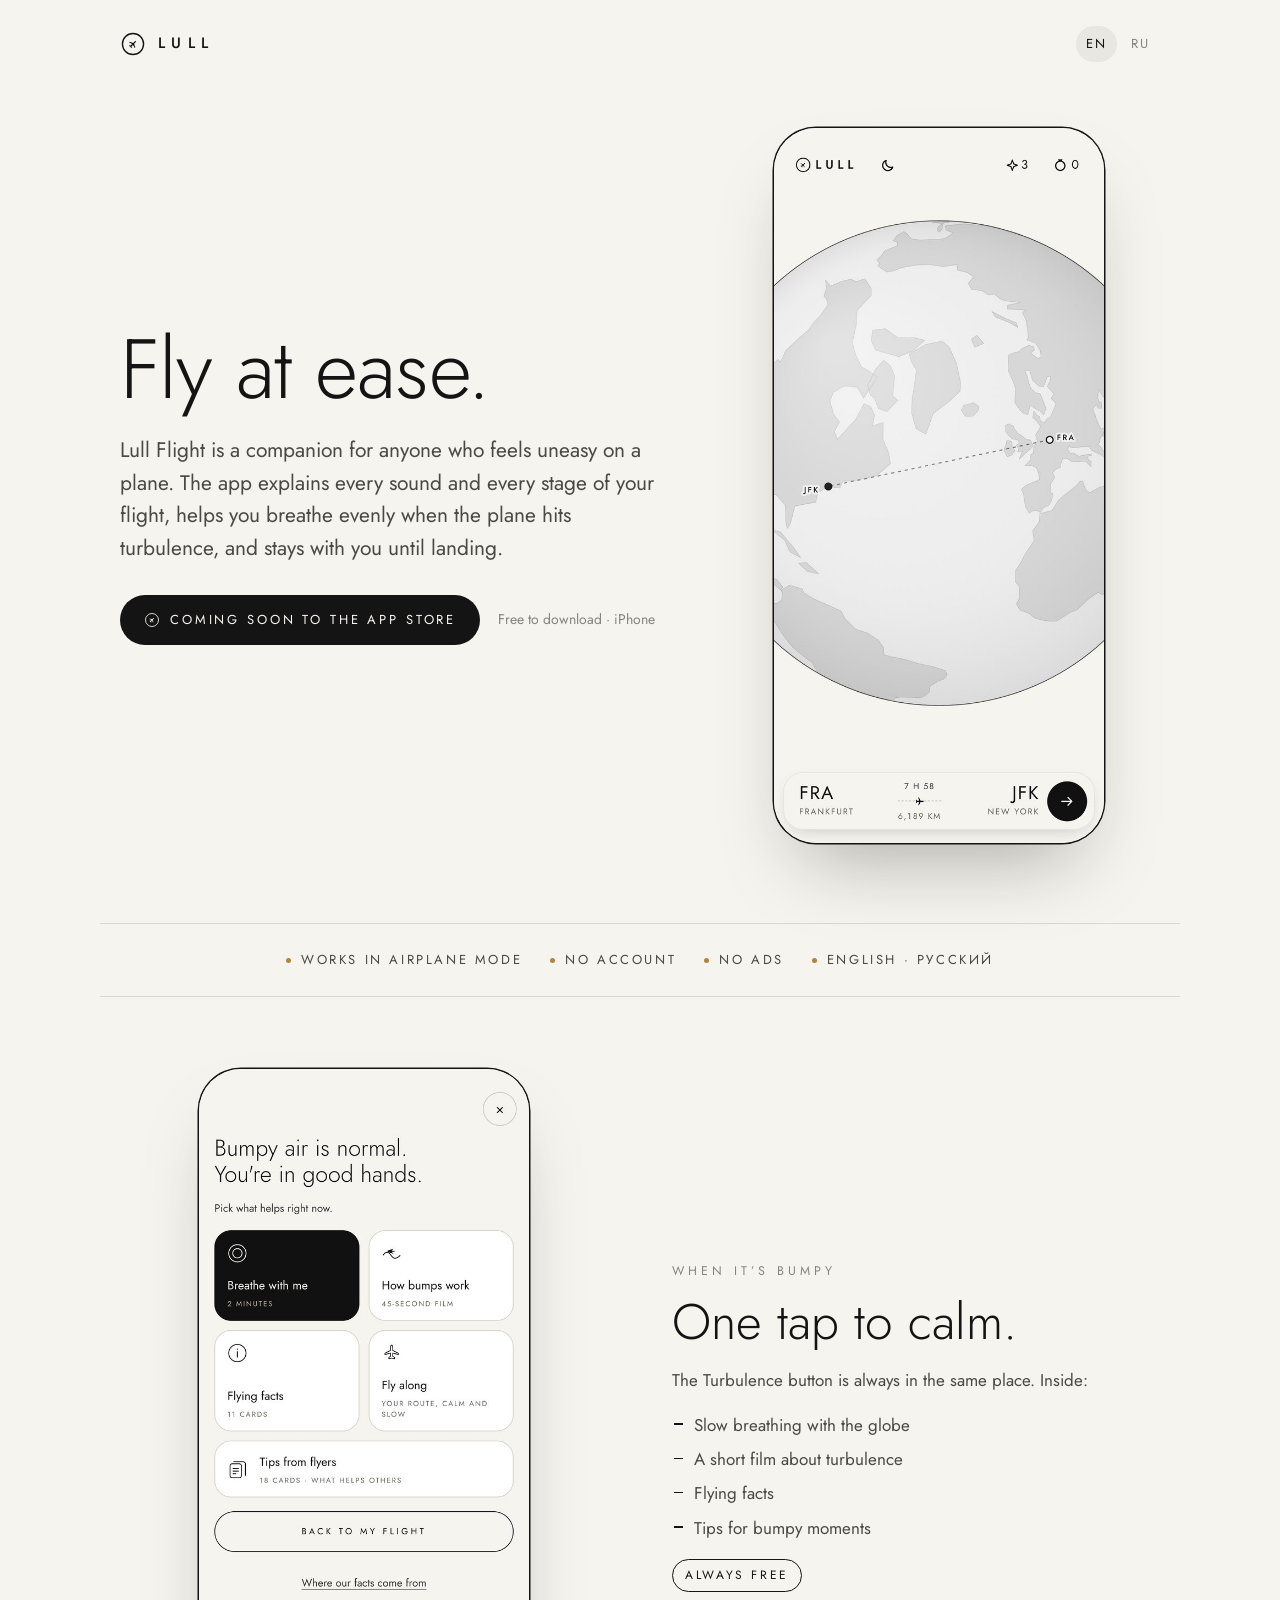
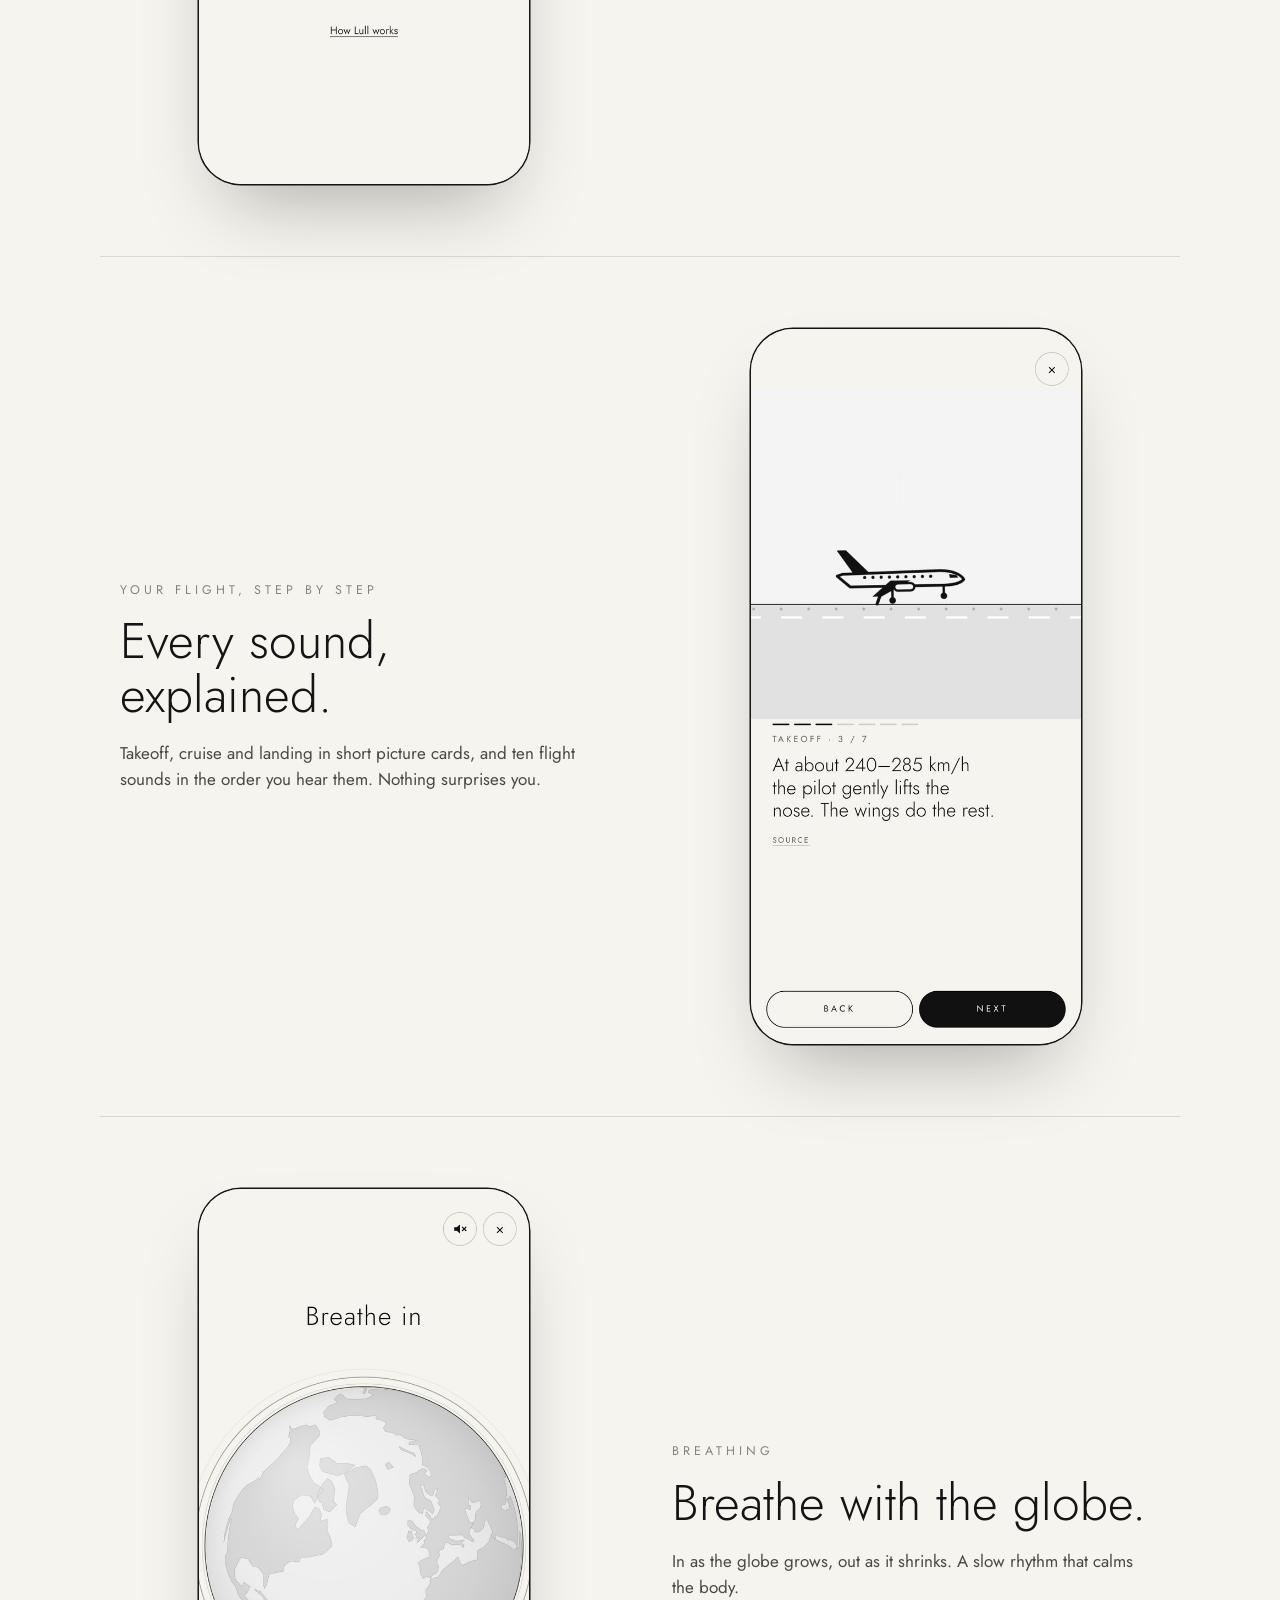
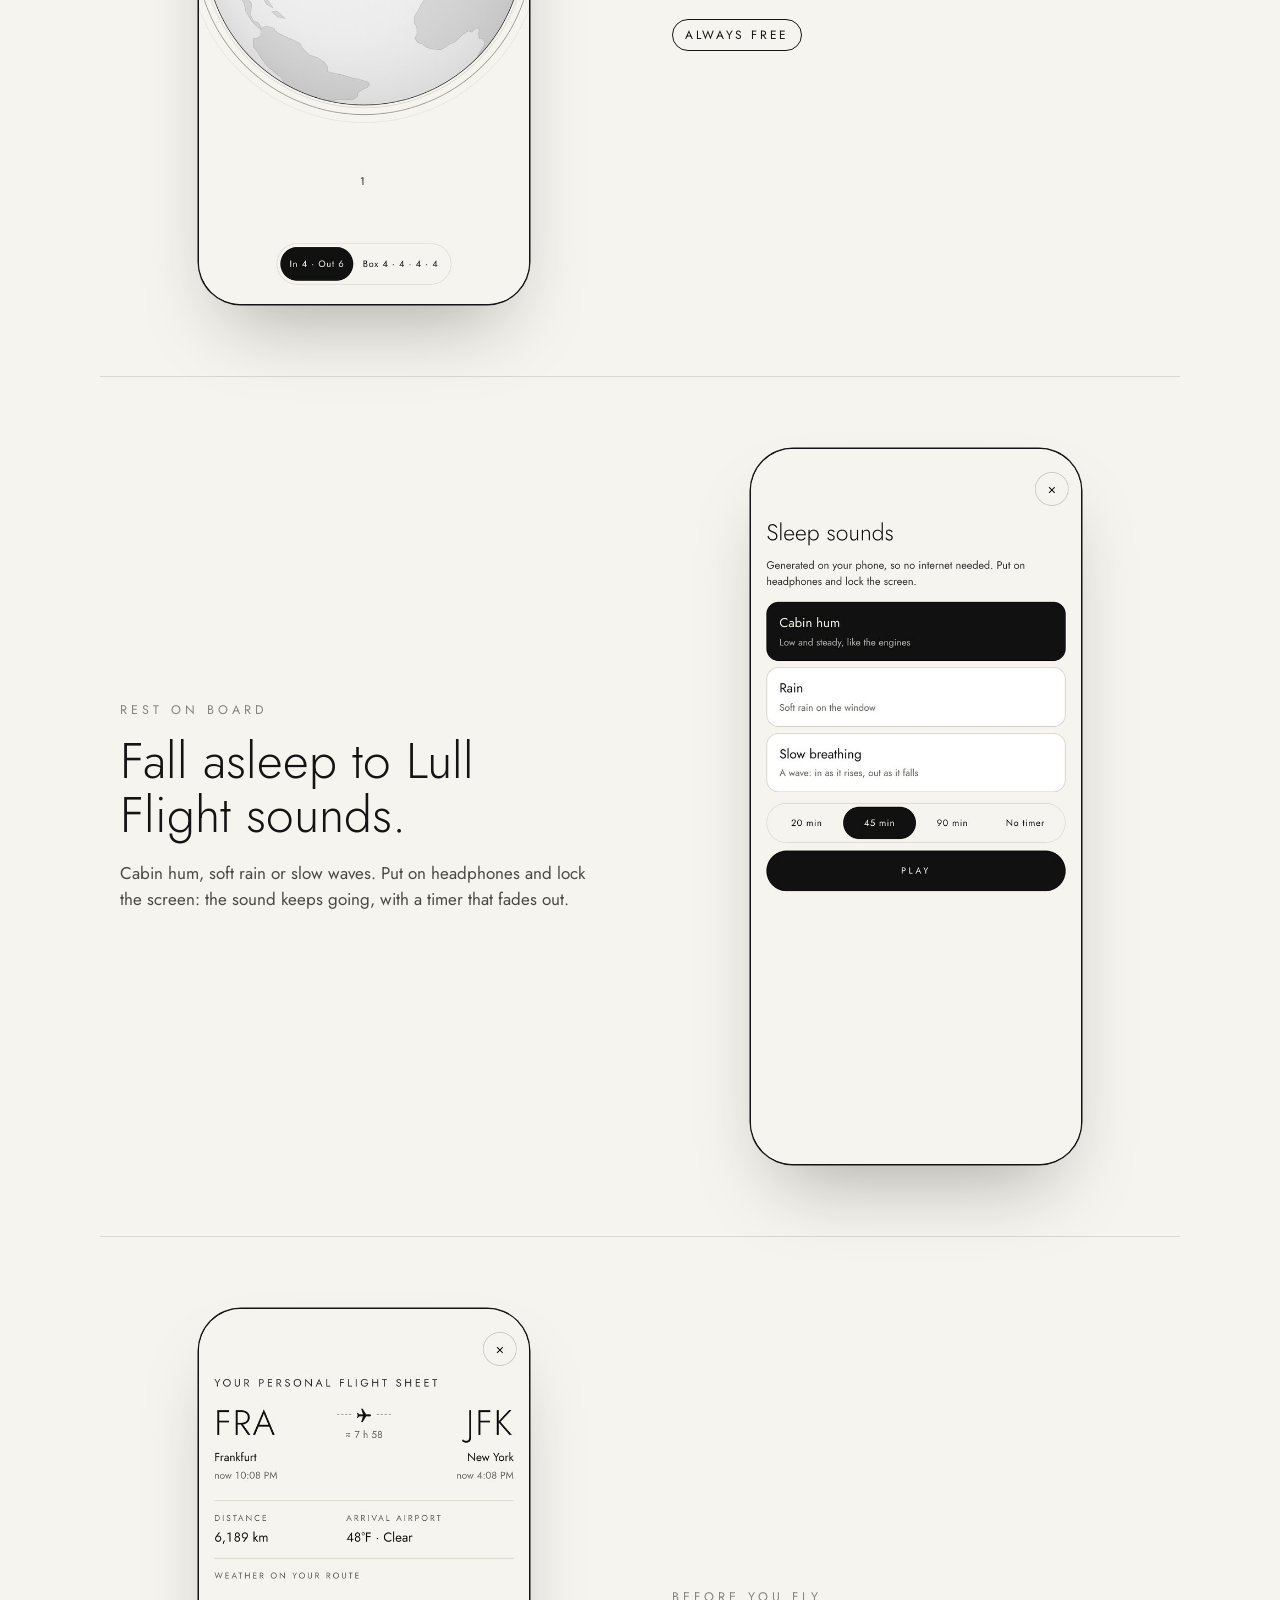
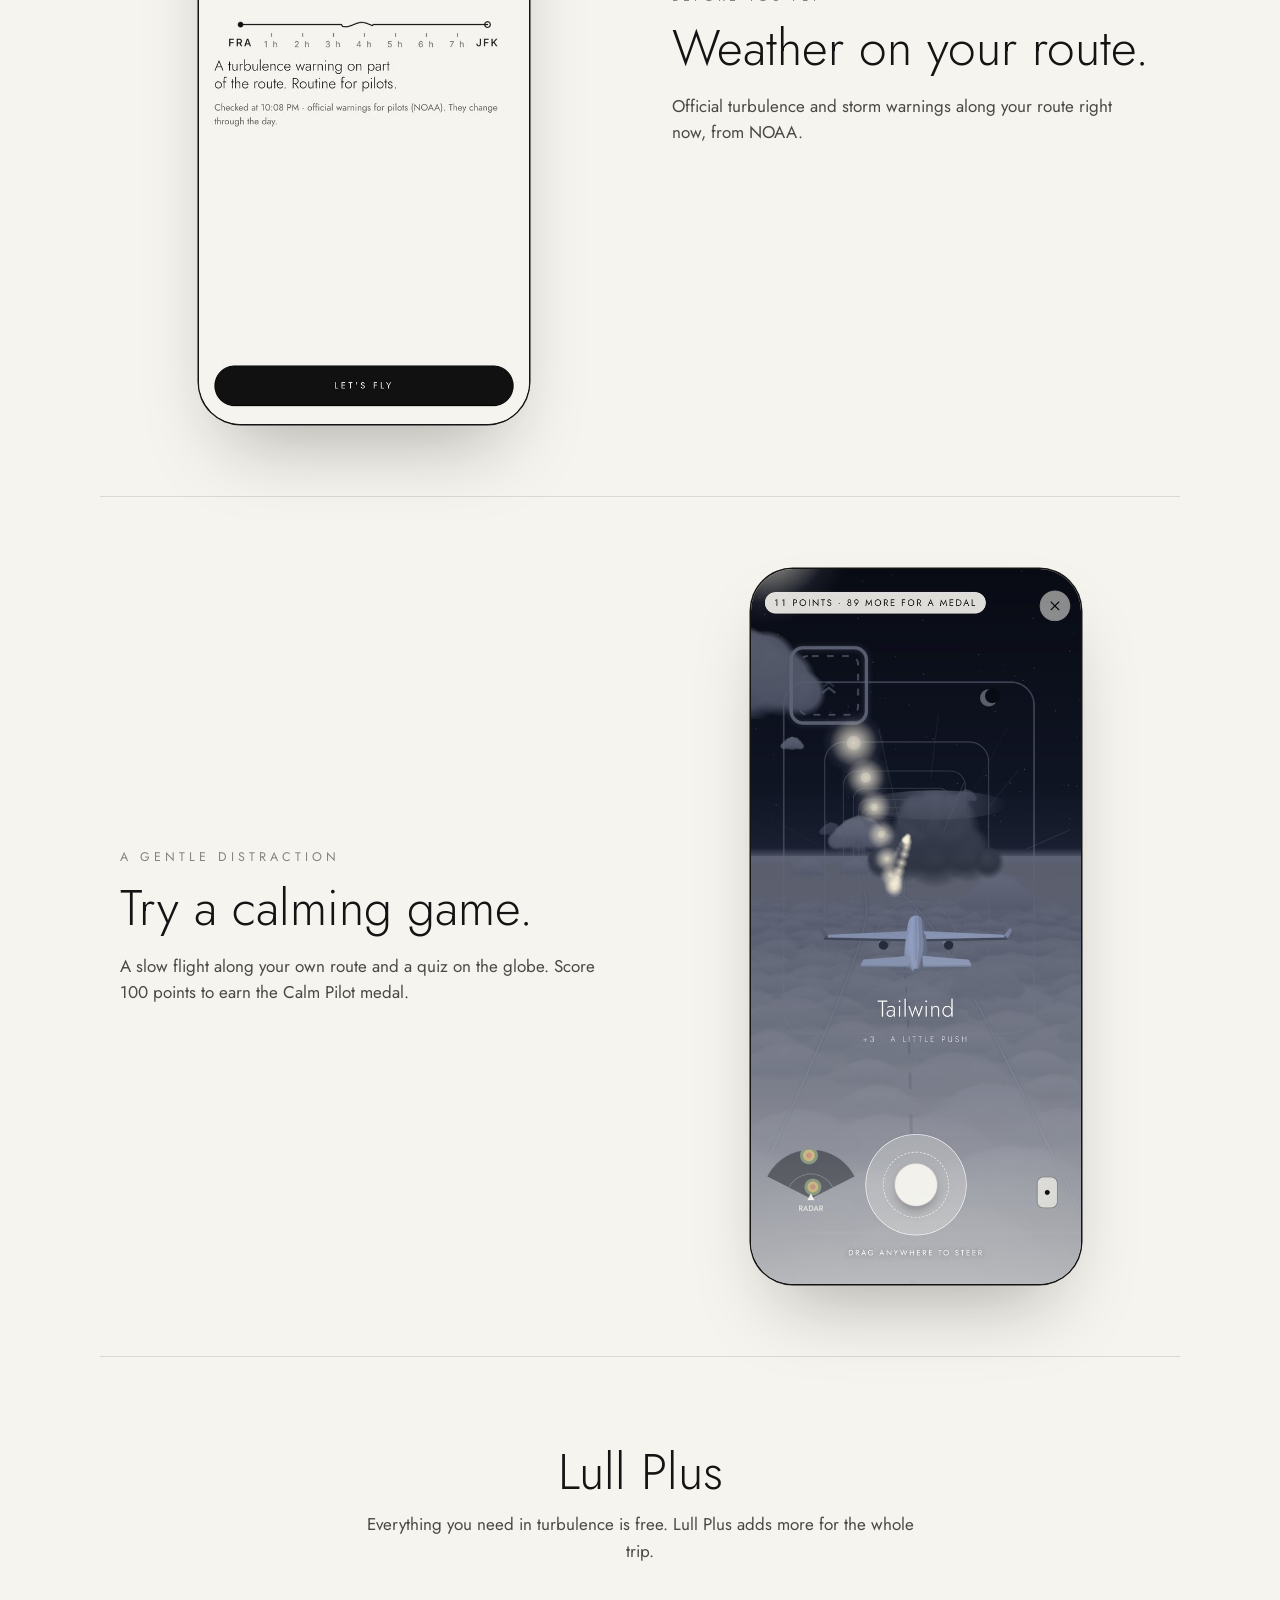
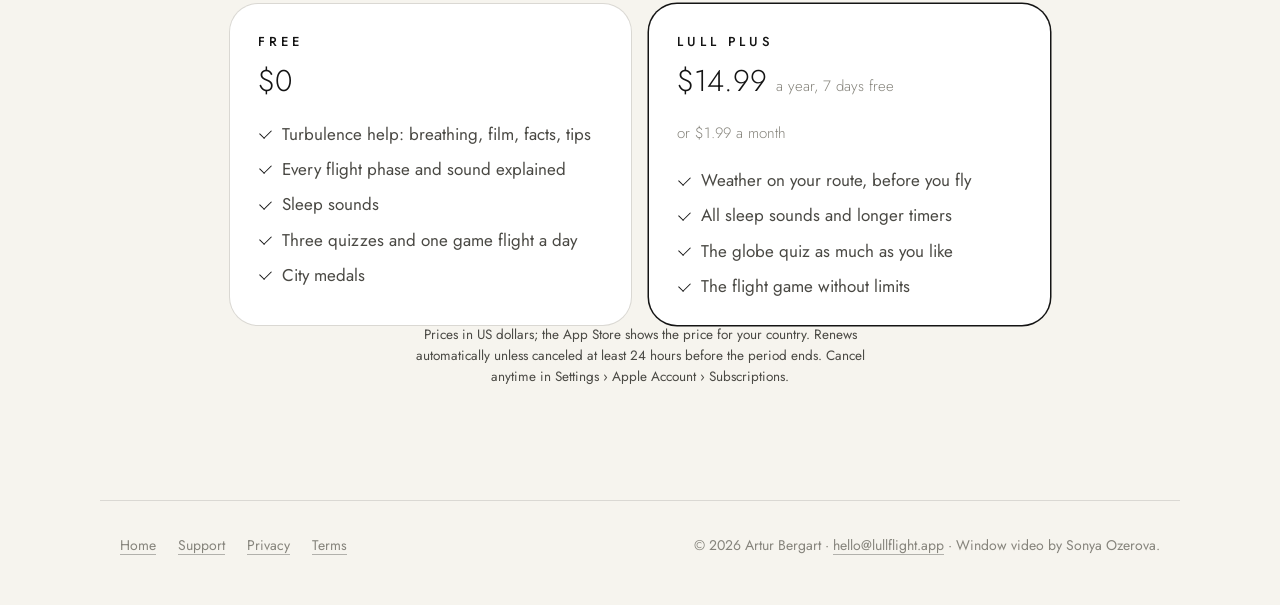
==== index.html @ 07179dd6 "Add files via upload" ====
<!doctype html>
<html lang="en">
<head>
<meta charset="utf-8">
<meta name="viewport" content="width=device-width,initial-scale=1,viewport-fit=cover">
<title>Lull Flight · Fly at ease</title>
<meta name="description" content="A calm companion for nervous flyers: help in turbulence in one tap, every sound explained, sleep sounds and a gentle game. Works in Airplane Mode.">
<link rel="icon" href="/icon.png">
<link rel="apple-touch-icon" href="/icon.png">
<link rel="alternate" hreflang="en" href="https://lullflight.app/">
<link rel="alternate" hreflang="ru" href="https://lullflight.app/ru/">
<meta property="og:title" content="Lull Flight · Fly at ease">
<meta property="og:description" content="A calm companion for nervous flyers: help in turbulence in one tap, every sound explained, sleep sounds and a gentle game. Works in Airplane Mode.">
<meta property="og:image" content="https://lullflight.app/img/en-5.jpg">
<link rel="preload" href="/fonts/jost.woff" as="font" type="font/woff" crossorigin>
<link rel="stylesheet" href="/style.css">
</head>
<body>
<header class="top wrap"><a class="brand" href="/"><svg viewBox="0 0 64 64" aria-hidden="true"><circle cx="32" cy="32" r="26" fill="none" stroke="currentColor" stroke-width="3.4"/><g transform="translate(32 32) rotate(45) scale(1) translate(-15 -13.2)"><path d="M15 3c1.3 0 1.7 2.3 1.7 4.8V11l8.3 4.2v2.1l-8.3-2.4v4.8l2.5 1.9v1.8L15 22.5l-4.2.9v-1.8l2.5-1.9v-4.8L5 17.3v-2.1L13.3 11V7.8C13.3 5.3 13.7 3 15 3z" fill="currentColor"/></g></svg><span>LULL</span></a>
  <nav class="lang" aria-label="Language"><a href="/" hreflang="en" lang="en" aria-current="true">EN</a><a href="/ru/" hreflang="ru" lang="ru">RU</a></nav></header>
<main>
  <section class="hero wrap"><div><h1>Fly at ease.</h1><p class="lead">Lull Flight is a companion for anyone who feels uneasy on a plane. The app explains every sound and every stage of your flight, helps you breathe evenly when the plane hits turbulence, and stays with you until landing.</p>
    <div class="cta"><span class="pill"><svg viewBox="0 0 64 64" aria-hidden="true"><circle cx="32" cy="32" r="26" fill="none" stroke="currentColor" stroke-width="3.4"/><g transform="translate(32 32) rotate(45) scale(1) translate(-15 -13.2)"><path d="M15 3c1.3 0 1.7 2.3 1.7 4.8V11l8.3 4.2v2.1l-8.3-2.4v4.8l2.5 1.9v1.8L15 22.5l-4.2.9v-1.8l2.5-1.9v-4.8L5 17.3v-2.1L13.3 11V7.8C13.3 5.3 13.7 3 15 3z" fill="currentColor"/></g></svg>Coming soon to the App Store</span><span class="small">Free to download · iPhone</span></div></div>
    <div class="phone"><img src="/img/en-5.jpg" width="600" height="1300" alt="Lull Flight screen: Fly at ease."></div></section>
  <div class="facts wrap"><span>Works in Airplane Mode</span><span>No account</span><span>No ads</span><span>English · Русский</span></div>

  <section class="feat wrap"><div><p class="k">When it’s bumpy</p><h2>One tap to calm.</h2><p>The Turbulence button is always in the same place. Inside:</p><ul><li>Slow breathing with the globe</li><li>A short film about turbulence</li><li>Flying facts</li><li>Tips for bumpy moments</li></ul><span class="free">Always free</span></div>
    <div class="phone"><img src="/img/en-2.jpg" width="600" height="1300" loading="lazy" alt="Lull Flight screen: One tap to calm."></div></section>
  <section class="feat wrap"><div><p class="k">Your flight, step by step</p><h2>Every sound, explained.</h2><p>Takeoff, cruise and landing in short picture cards, and ten flight sounds in the order you hear them. Nothing surprises you.</p></div>
    <div class="phone"><img src="/img/en-4.jpg" width="600" height="1300" loading="lazy" alt="Lull Flight screen: Every sound, explained."></div></section>
  <section class="feat wrap"><div><p class="k">Breathing</p><h2>Breathe with the globe.</h2><p>In as the globe grows, out as it shrinks. A slow rhythm that calms the body.</p><span class="free">Always free</span></div>
    <div class="phone"><img src="/img/en-3.jpg" width="600" height="1300" loading="lazy" alt="Lull Flight screen: Breathe with the globe."></div></section>
  <section class="feat wrap"><div><p class="k">Rest on board</p><h2>Fall asleep to Lull Flight sounds.</h2><p>Cabin hum, soft rain or slow waves. Put on headphones and lock the screen: the sound keeps going, with a timer that fades out.</p></div>
    <div class="phone"><img src="/img/en-7.jpg" width="600" height="1300" loading="lazy" alt="Lull Flight screen: Fall asleep to Lull Flight sounds."></div></section>
  <section class="feat wrap"><div><p class="k">Before you fly</p><h2>Weather on your route.</h2><p>Official turbulence and storm warnings along your route right now, from NOAA.</p></div>
    <div class="phone"><img src="/img/en-6.jpg" width="600" height="1300" loading="lazy" alt="Lull Flight screen: Weather on your route."></div></section>
  <section class="feat wrap"><div><p class="k">A gentle distraction</p><h2>Try a calming game.</h2><p>A slow flight along your own route and a quiz on the globe. Score 100 points to earn the Calm Pilot medal.</p></div>
    <div class="phone"><img src="/img/en-8.jpg" width="600" height="1300" loading="lazy" alt="Lull Flight screen: Try a calming game."></div></section>
  <section class="plus wrap"><h2>Lull Plus</h2><p>Everything you need in turbulence is free. Lull Plus adds more for the whole trip.</p>
    <div class="tiers">
      <div class="tier"><h3>Free</h3><p class="price">$0</p><ul><li>Turbulence help: breathing, film, facts, tips</li><li>Every flight phase and sound explained</li><li>Sleep sounds</li><li>Three quizzes and one game flight a day</li><li>City medals</li></ul></div>
      <div class="tier p"><h3>Lull Plus</h3><p class="price">$14.99 <small>a year, 7 days free</small><br><small>or $1.99 a month</small></p><ul><li>Weather on your route, before you fly</li><li>All sleep sounds and longer timers</li><li>The globe quiz as much as you like</li><li>The flight game without limits</li></ul></div>
    </div><p class="note">Prices in US dollars; the App Store shows the price for your country. Renews automatically unless canceled at least 24 hours before the period ends. Cancel anytime in Settings › Apple Account › Subscriptions.</p></section>
</main>
<footer class="wrap"><nav><a href="/">Home</a><a href="/support/">Support</a><a href="/privacy/">Privacy</a><a href="/terms/">Terms</a></nav><span>© 2026 Artur Bergart · <a href="mailto:hello@lullflight.app">hello@lullflight.app</a> · Window video by Sonya Ozerova.</span></footer>
</body>
</html>
---- style.css ----
/* Lull Flight site — the app's own look: warm paper, ink, Jost, a lot of air */
@font-face{font-family:"Jost";src:url(/fonts/jost.woff) format("woff");font-weight:100 900;font-style:normal;font-display:swap}
:root{--paper:#F6F4EE;--card:#FFFFFF;--ink:#141414;--ink2:#4A4944;--mute:#86847C;--line:rgba(20,20,20,.12);--gold:#B08440;
  --display:"Jost","Futura","Avenir Next",system-ui,sans-serif}
*{box-sizing:border-box}
html{-webkit-text-size-adjust:100%}
body{margin:0;background:var(--paper);color:var(--ink);font-family:var(--display);font-size:17px;line-height:1.55;font-weight:400}
a{color:inherit}
img{max-width:100%;display:block}
.wrap{max-width:1080px;margin:0 auto;padding-left:max(20px,env(safe-area-inset-left,0px));padding-right:max(20px,env(safe-area-inset-right,0px))}

header.top{display:flex;align-items:center;justify-content:space-between;padding-block:26px}
.brand{display:flex;align-items:center;gap:12px;text-decoration:none;font-weight:500;letter-spacing:.42em;font-size:15px}
.brand svg{width:26px;height:26px}
.lang{display:flex;gap:4px;font-size:13px;letter-spacing:.16em}
.lang a{padding:8px 10px;border-radius:99px;text-decoration:none;color:var(--mute)}
.lang a[aria-current="true"]{color:var(--ink);background:rgba(20,20,20,.06)}

.hero{display:grid;grid-template-columns:1.1fr .9fr;gap:56px;align-items:center;padding-block:40px 80px}
.hero h1{font-weight:300;font-size:clamp(44px,7vw,84px);line-height:1.02;letter-spacing:-.01em;margin:0 0 22px;text-wrap:balance}
.hero .lead{font-size:clamp(18px,2vw,21px);color:var(--ink2);max-width:30em;margin:0 0 30px}
.cta{display:flex;flex-wrap:wrap;align-items:center;gap:14px 18px}
.pill{display:inline-flex;align-items:center;gap:10px;background:var(--ink);color:var(--paper);border-radius:99px;padding:15px 24px;font-size:13px;letter-spacing:.22em;text-transform:uppercase;text-decoration:none}
.pill svg{width:16px;height:16px}
.small{font-size:14px;color:var(--mute)}

.phone{width:100%;max-width:330px;justify-self:center;border-radius:42px;overflow:hidden;background:var(--paper);box-shadow:0 0 0 1.5px var(--ink),0 40px 80px -30px rgba(20,20,20,.35)}
.phone img{width:100%;height:auto}

.facts{display:flex;flex-wrap:wrap;gap:10px 28px;justify-content:center;padding-block:26px;border-block:1px solid var(--line);font-size:13px;letter-spacing:.2em;text-transform:uppercase;color:var(--ink2)}
.facts span{display:inline-flex;align-items:center;gap:10px}
.facts span::before{content:"";width:5px;height:5px;border-radius:50%;background:var(--gold)}

.feat{display:grid;grid-template-columns:1fr 1fr;gap:64px;align-items:center;padding-block:72px;border-bottom:1px solid var(--line)}
.feat:nth-of-type(even) .phone{order:-1}
.feat .k{font-size:12.5px;letter-spacing:.32em;text-transform:uppercase;color:var(--mute);margin:0 0 14px}
.feat h2{font-weight:300;font-size:clamp(32px,4.4vw,50px);line-height:1.08;margin:0 0 18px;text-wrap:balance}
.feat p{color:var(--ink2);max-width:28em;margin:0}
.feat ul{margin:18px 0 0;padding:0;list-style:none;display:flex;flex-direction:column;gap:8px;color:var(--ink2)}
.feat li{padding-left:22px;position:relative}
.feat li::before{content:"";position:absolute;left:2px;top:.68em;width:9px;height:1.5px;background:var(--ink)}
.free{display:inline-block;margin-top:18px;font-size:12px;letter-spacing:.22em;text-transform:uppercase;border:1px solid var(--ink);border-radius:99px;padding:6px 12px}

.plus{padding-block:88px 72px;text-align:center}
.plus h2{font-weight:300;font-size:clamp(32px,4.4vw,50px);line-height:1.08;margin:0 0 12px}
.plus>p{color:var(--ink2);margin:0 auto 40px;max-width:34em}
.tiers{display:grid;grid-template-columns:1fr 1fr;gap:18px;max-width:820px;margin:0 auto;text-align:left}
.tier{background:var(--card);border-radius:28px;padding:28px 28px 26px;box-shadow:0 0 0 1px var(--line)}
.tier.p{box-shadow:0 0 0 1.5px var(--ink)}
.tier h3{margin:0 0 4px;font-weight:500;font-size:13px;letter-spacing:.3em;text-transform:uppercase}
.tier .price{font-weight:300;font-size:30px;margin:6px 0 16px}
.tier .price small{font-size:15px;color:var(--mute)}
.tier ul{margin:0;padding:0;list-style:none;display:flex;flex-direction:column;gap:9px;color:var(--ink2)}
.tier li{padding-left:24px;position:relative}
.tier li::before{content:"";position:absolute;left:2px;top:.5em;width:10px;height:6px;border-left:1.5px solid var(--ink);border-bottom:1.5px solid var(--ink);transform:rotate(-45deg)}
.note{font-size:13.5px;color:var(--mute);margin:22px auto 0;max-width:44em}

footer{padding-block:34px 48px;border-top:1px solid var(--line);display:flex;flex-wrap:wrap;gap:12px 28px;justify-content:space-between;font-size:14px;color:var(--mute)}
footer nav{display:flex;flex-wrap:wrap;gap:6px 22px}
footer a{text-decoration-color:rgba(20,20,20,.3);text-underline-offset:4px}

@media (max-width:820px){
  .hero{grid-template-columns:1fr;gap:40px;padding-block:20px 56px;text-align:left}
  .feat{grid-template-columns:1fr;gap:34px;padding-block:56px}
  .feat .phone,.feat:nth-of-type(even) .phone{order:1;max-width:290px}
  .tiers{grid-template-columns:1fr}
}
@media (prefers-reduced-motion:no-preference){.phone{transition:transform .6s ease}.phone:hover{transform:translateY(-4px)}}
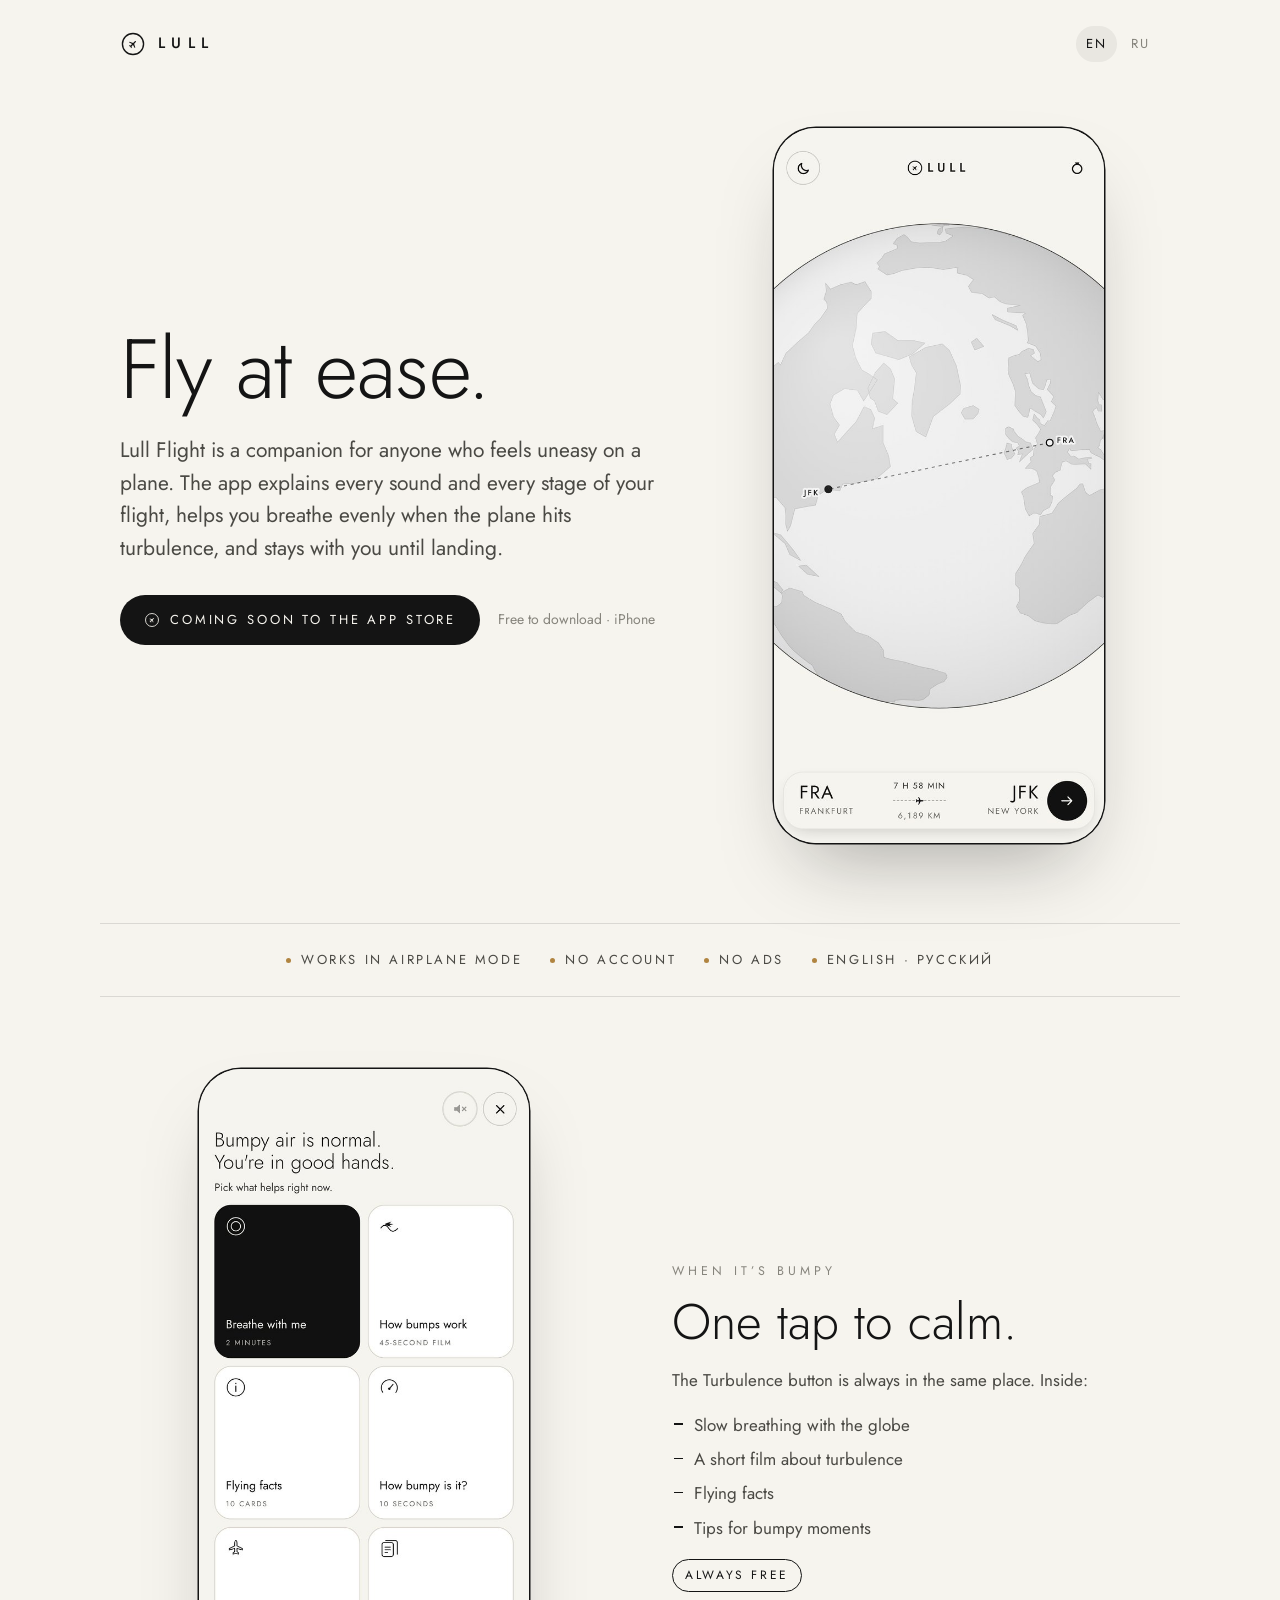
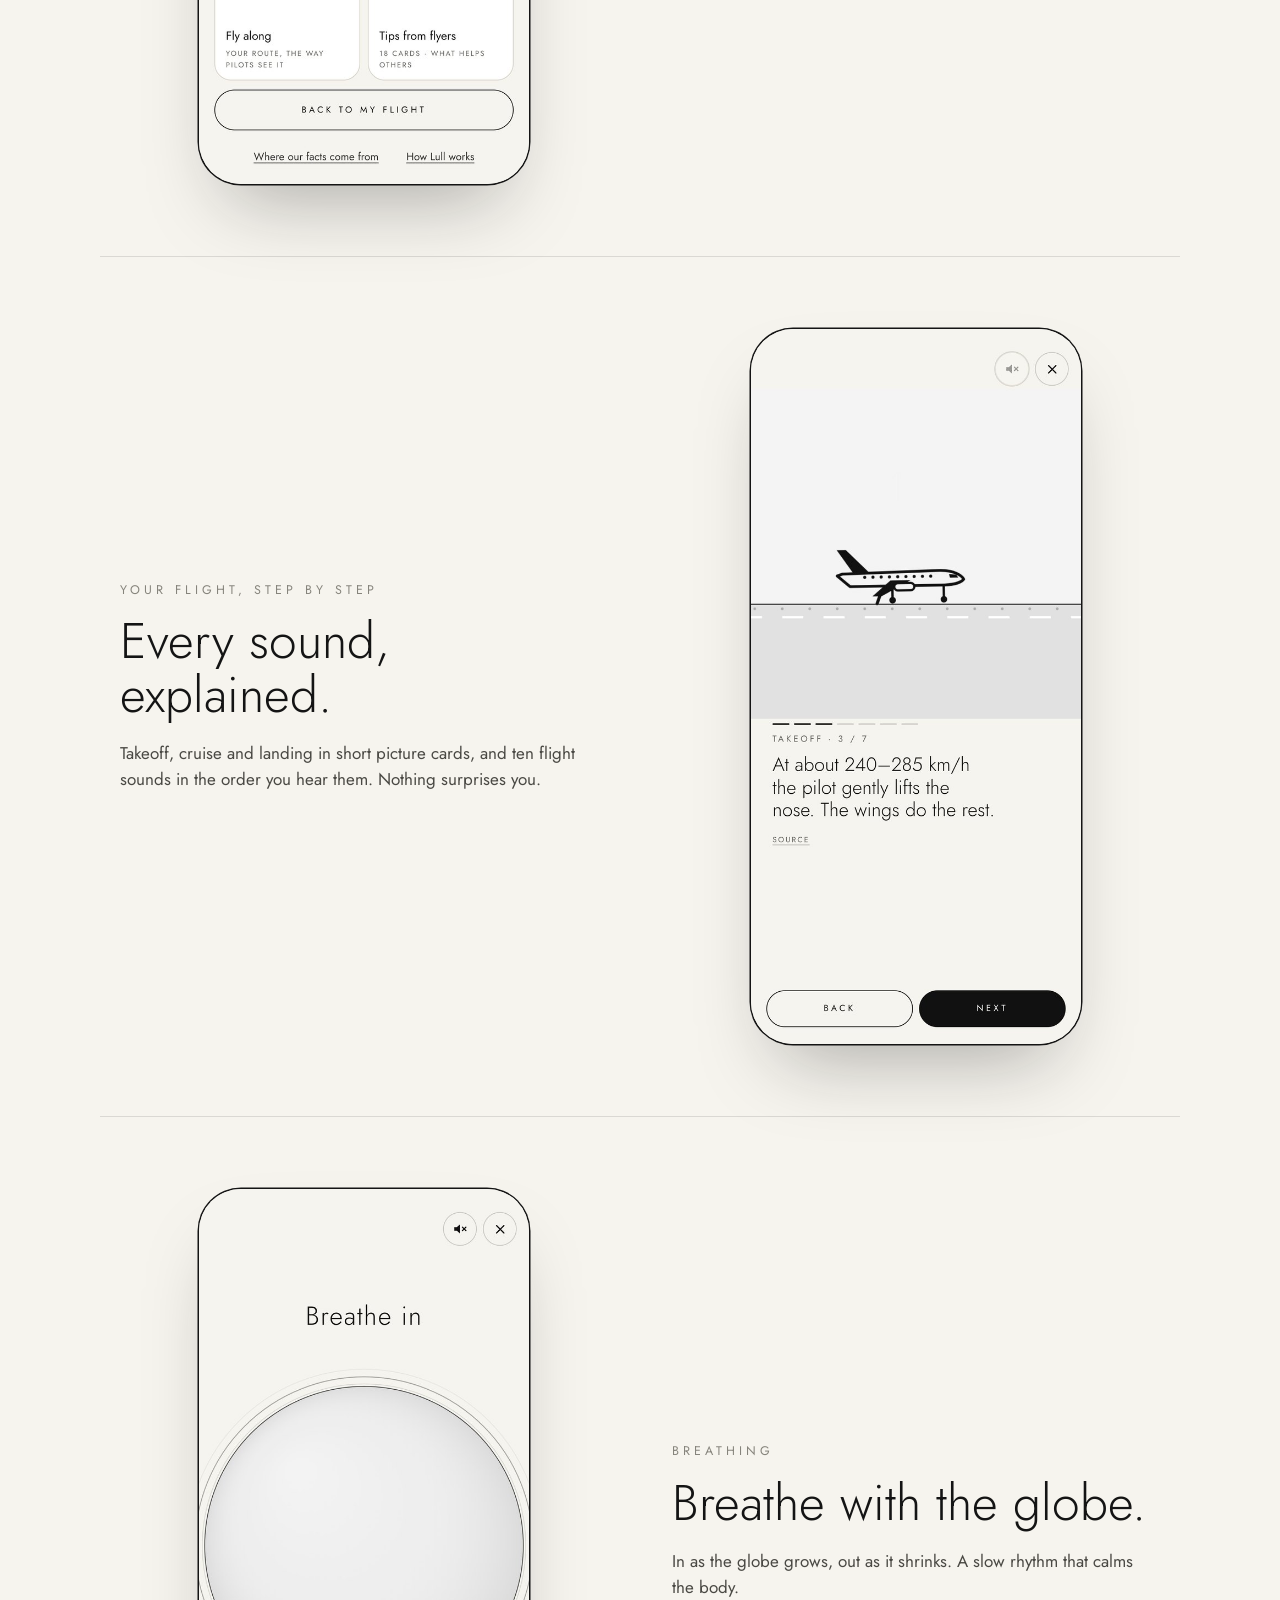
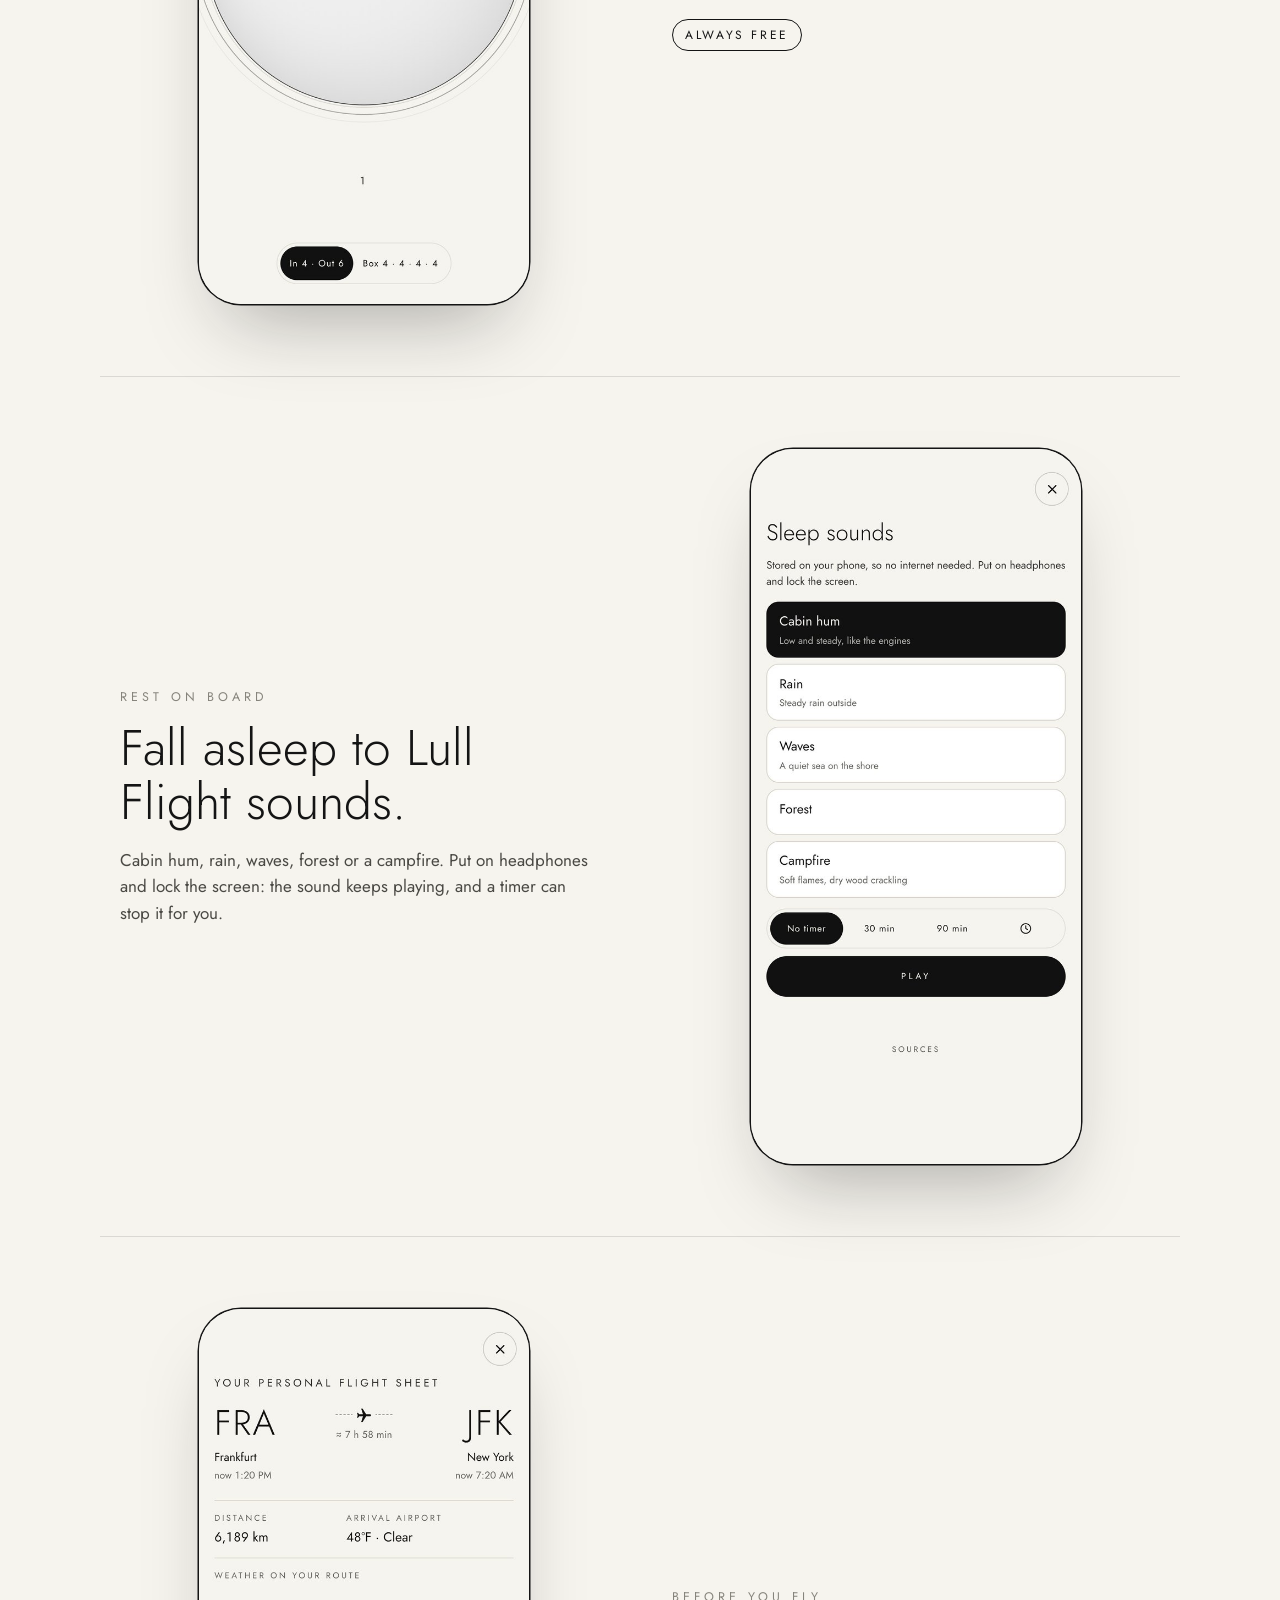
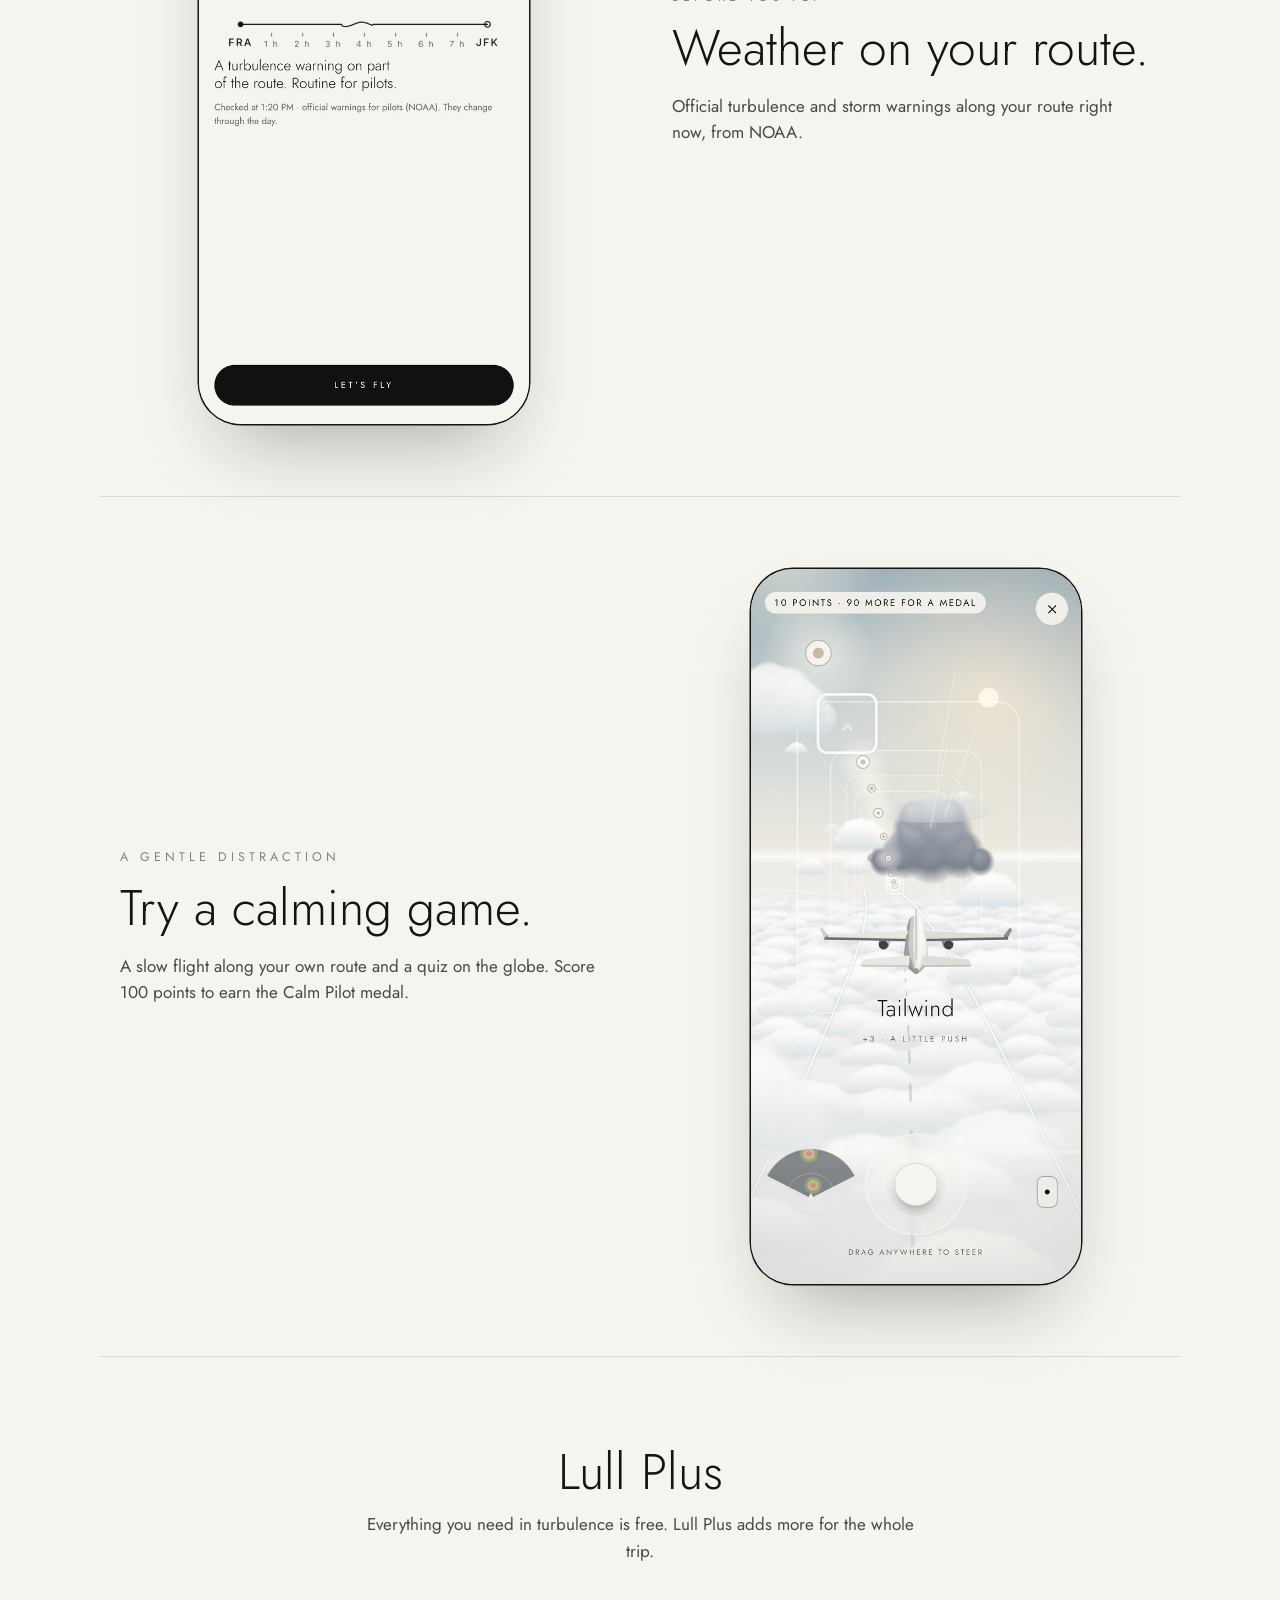
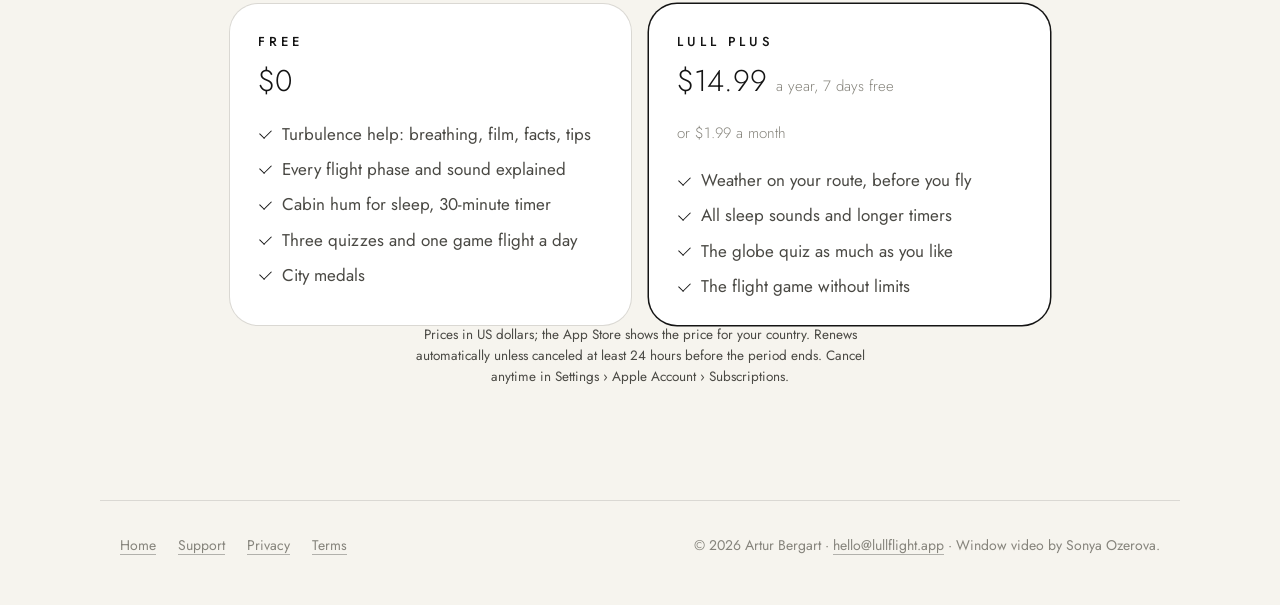
==== commit e021cd66: "Site: current screenshots, five sleep sounds, free tier wording Co-Authored-By: Claude Opus 5.5 <nor" ====
--- a/index.html
+++ b/index.html
@@ -30,7 +30,7 @@
     <div class="phone"><img src="/img/en-4.jpg" width="600" height="1300" loading="lazy" alt="Lull Flight screen: Every sound, explained."></div></section>
   <section class="feat wrap"><div><p class="k">Breathing</p><h2>Breathe with the globe.</h2><p>In as the globe grows, out as it shrinks. A slow rhythm that calms the body.</p><span class="free">Always free</span></div>
     <div class="phone"><img src="/img/en-3.jpg" width="600" height="1300" loading="lazy" alt="Lull Flight screen: Breathe with the globe."></div></section>
-  <section class="feat wrap"><div><p class="k">Rest on board</p><h2>Fall asleep to Lull Flight sounds.</h2><p>Cabin hum, soft rain or slow waves. Put on headphones and lock the screen: the sound keeps going, with a timer that fades out.</p></div>
+  <section class="feat wrap"><div><p class="k">Rest on board</p><h2>Fall asleep to Lull Flight sounds.</h2><p>Cabin hum, rain, waves, forest or a campfire. Put on headphones and lock the screen: the sound keeps playing, and a timer can stop it for you.</p></div>
     <div class="phone"><img src="/img/en-7.jpg" width="600" height="1300" loading="lazy" alt="Lull Flight screen: Fall asleep to Lull Flight sounds."></div></section>
   <section class="feat wrap"><div><p class="k">Before you fly</p><h2>Weather on your route.</h2><p>Official turbulence and storm warnings along your route right now, from NOAA.</p></div>
     <div class="phone"><img src="/img/en-6.jpg" width="600" height="1300" loading="lazy" alt="Lull Flight screen: Weather on your route."></div></section>
@@ -38,7 +38,7 @@
     <div class="phone"><img src="/img/en-8.jpg" width="600" height="1300" loading="lazy" alt="Lull Flight screen: Try a calming game."></div></section>
   <section class="plus wrap"><h2>Lull Plus</h2><p>Everything you need in turbulence is free. Lull Plus adds more for the whole trip.</p>
     <div class="tiers">
-      <div class="tier"><h3>Free</h3><p class="price">$0</p><ul><li>Turbulence help: breathing, film, facts, tips</li><li>Every flight phase and sound explained</li><li>Sleep sounds</li><li>Three quizzes and one game flight a day</li><li>City medals</li></ul></div>
+      <div class="tier"><h3>Free</h3><p class="price">$0</p><ul><li>Turbulence help: breathing, film, facts, tips</li><li>Every flight phase and sound explained</li><li>Cabin hum for sleep, 30-minute timer</li><li>Three quizzes and one game flight a day</li><li>City medals</li></ul></div>
       <div class="tier p"><h3>Lull Plus</h3><p class="price">$14.99 <small>a year, 7 days free</small><br><small>or $1.99 a month</small></p><ul><li>Weather on your route, before you fly</li><li>All sleep sounds and longer timers</li><li>The globe quiz as much as you like</li><li>The flight game without limits</li></ul></div>
     </div><p class="note">Prices in US dollars; the App Store shows the price for your country. Renews automatically unless canceled at least 24 hours before the period ends. Cancel anytime in Settings › Apple Account › Subscriptions.</p></section>
 </main>
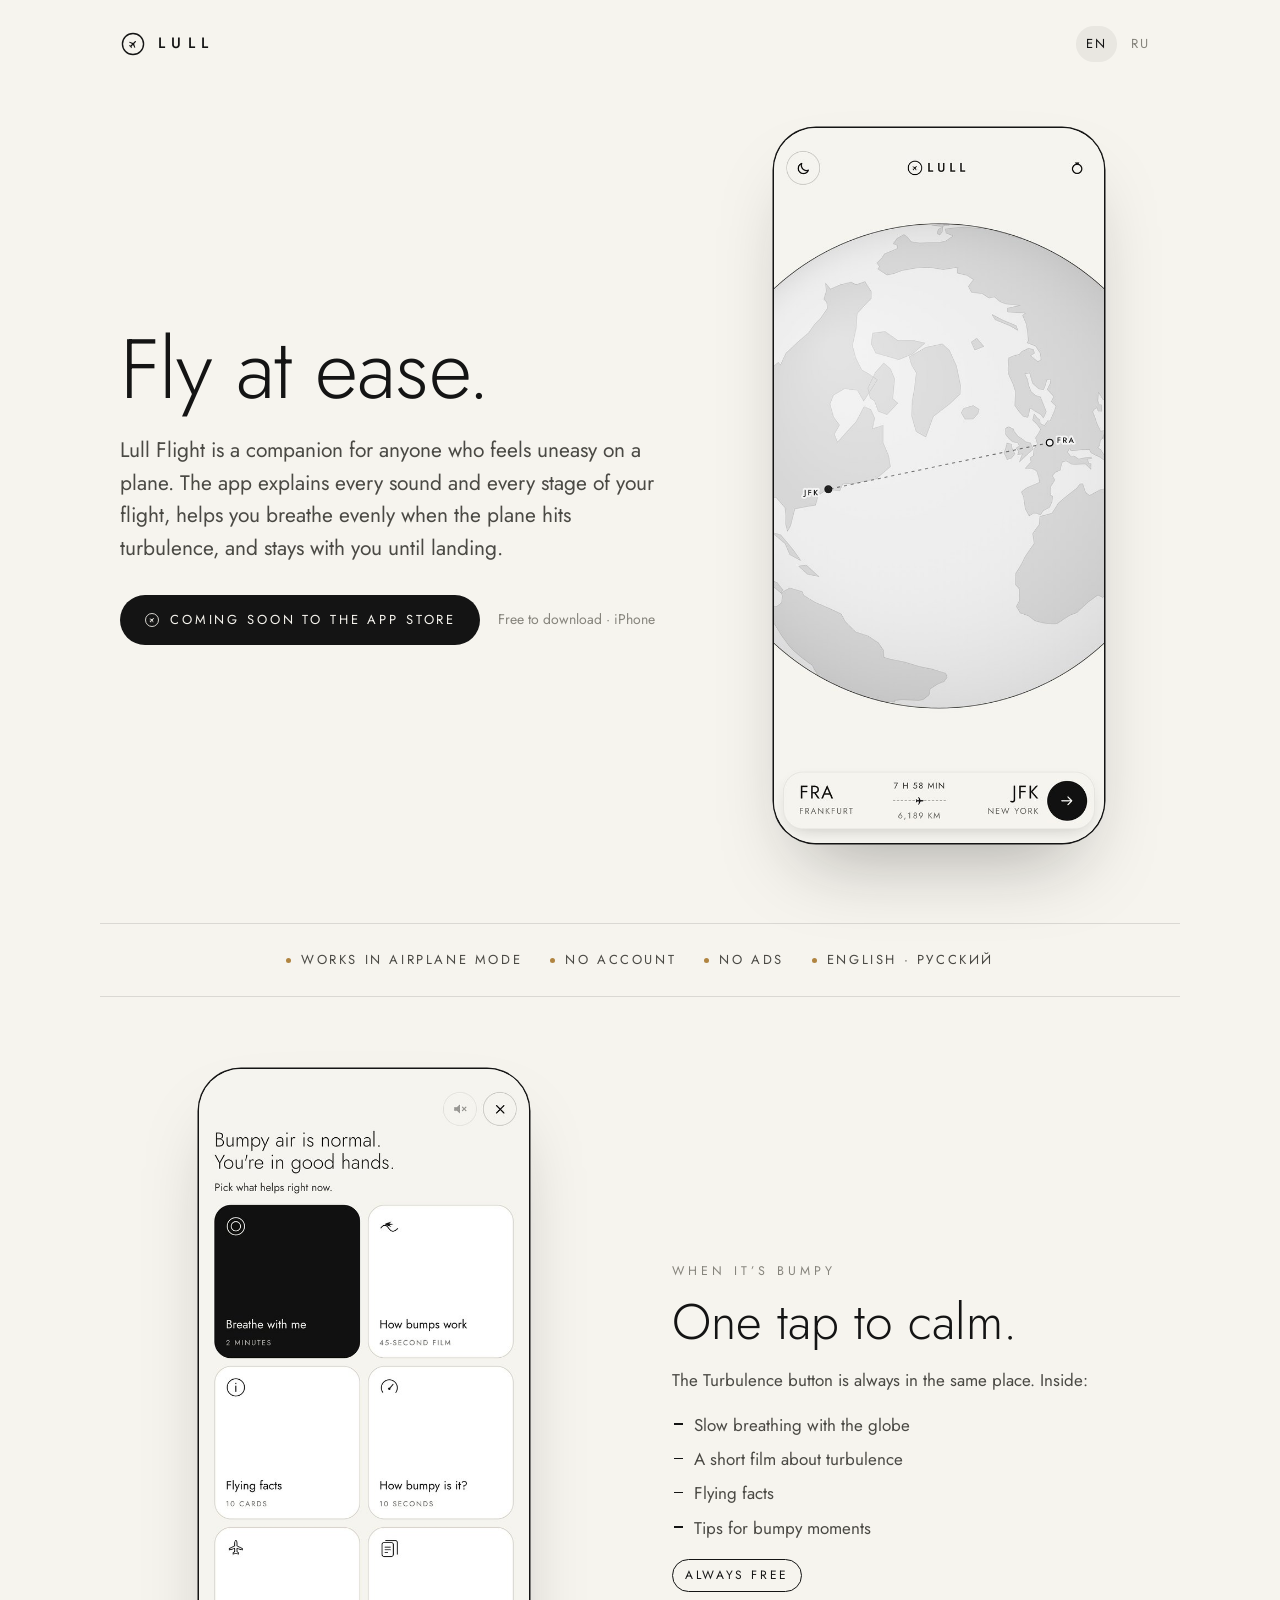
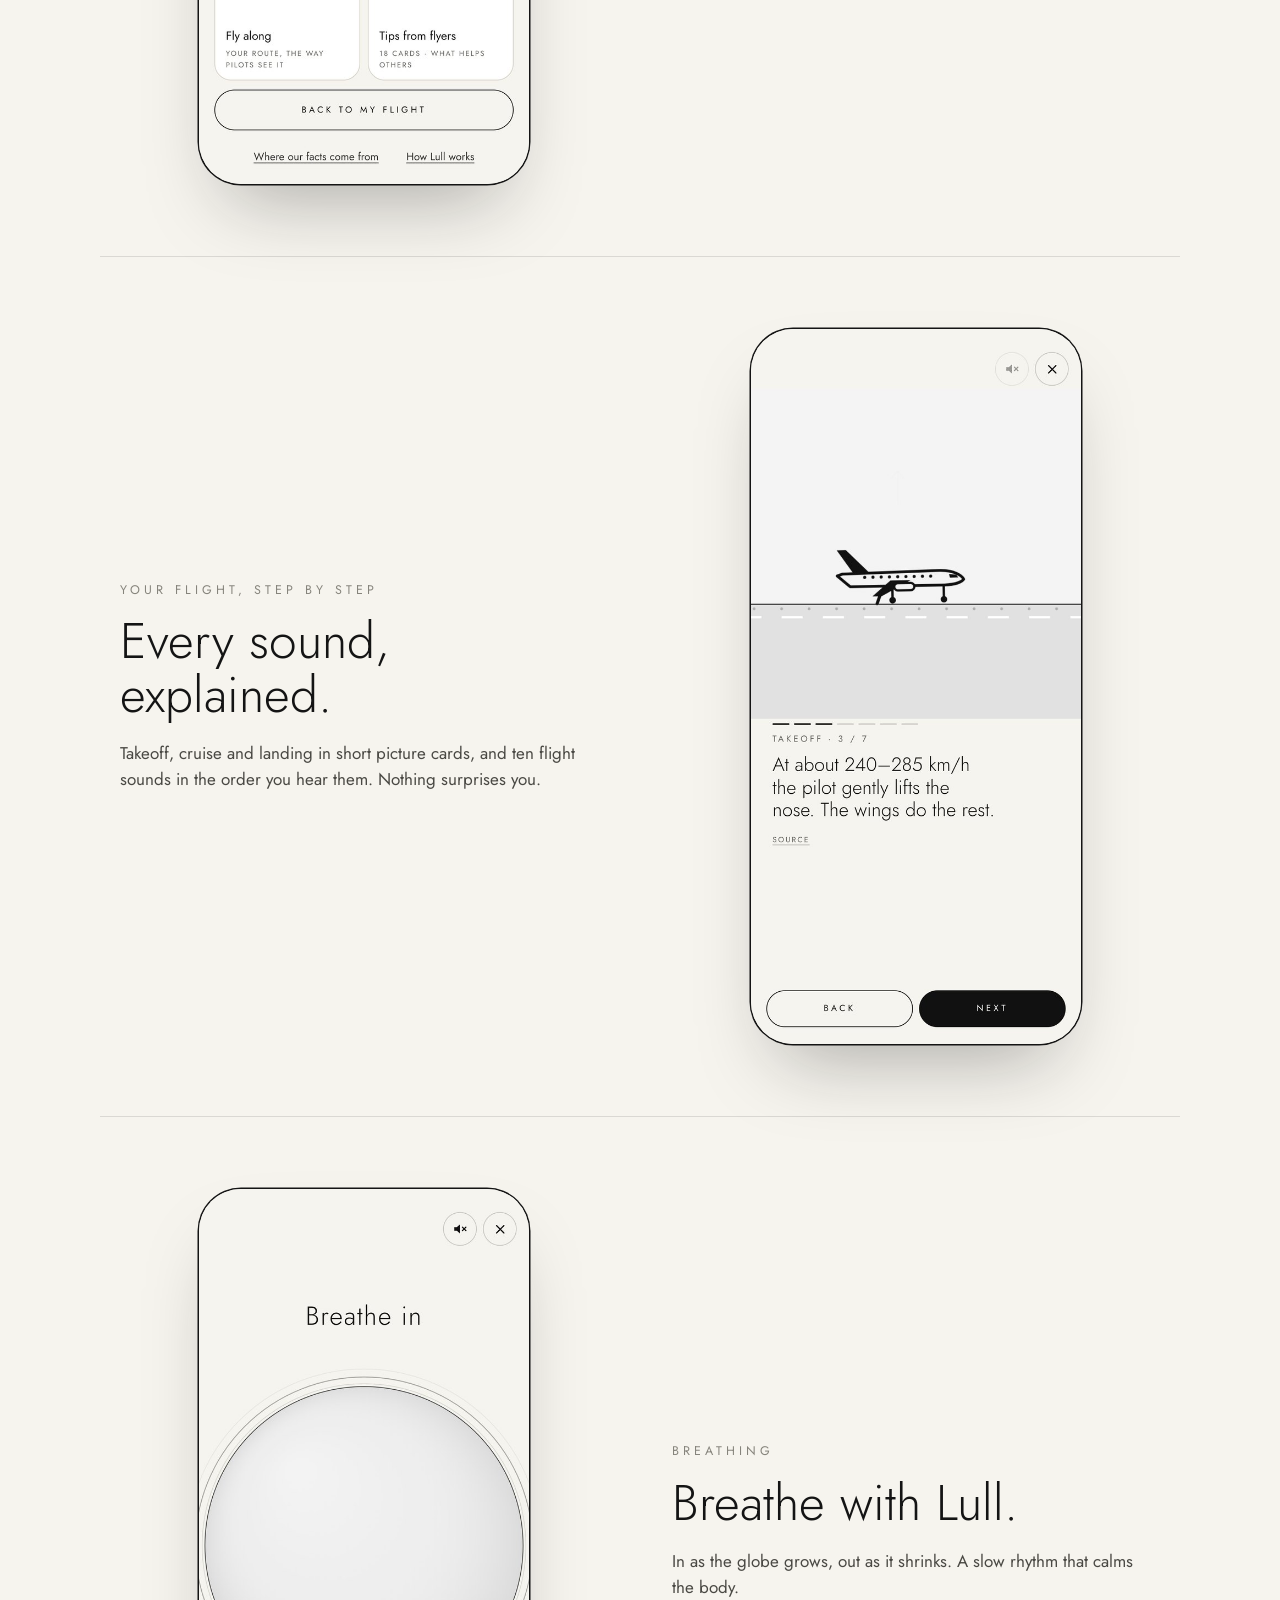
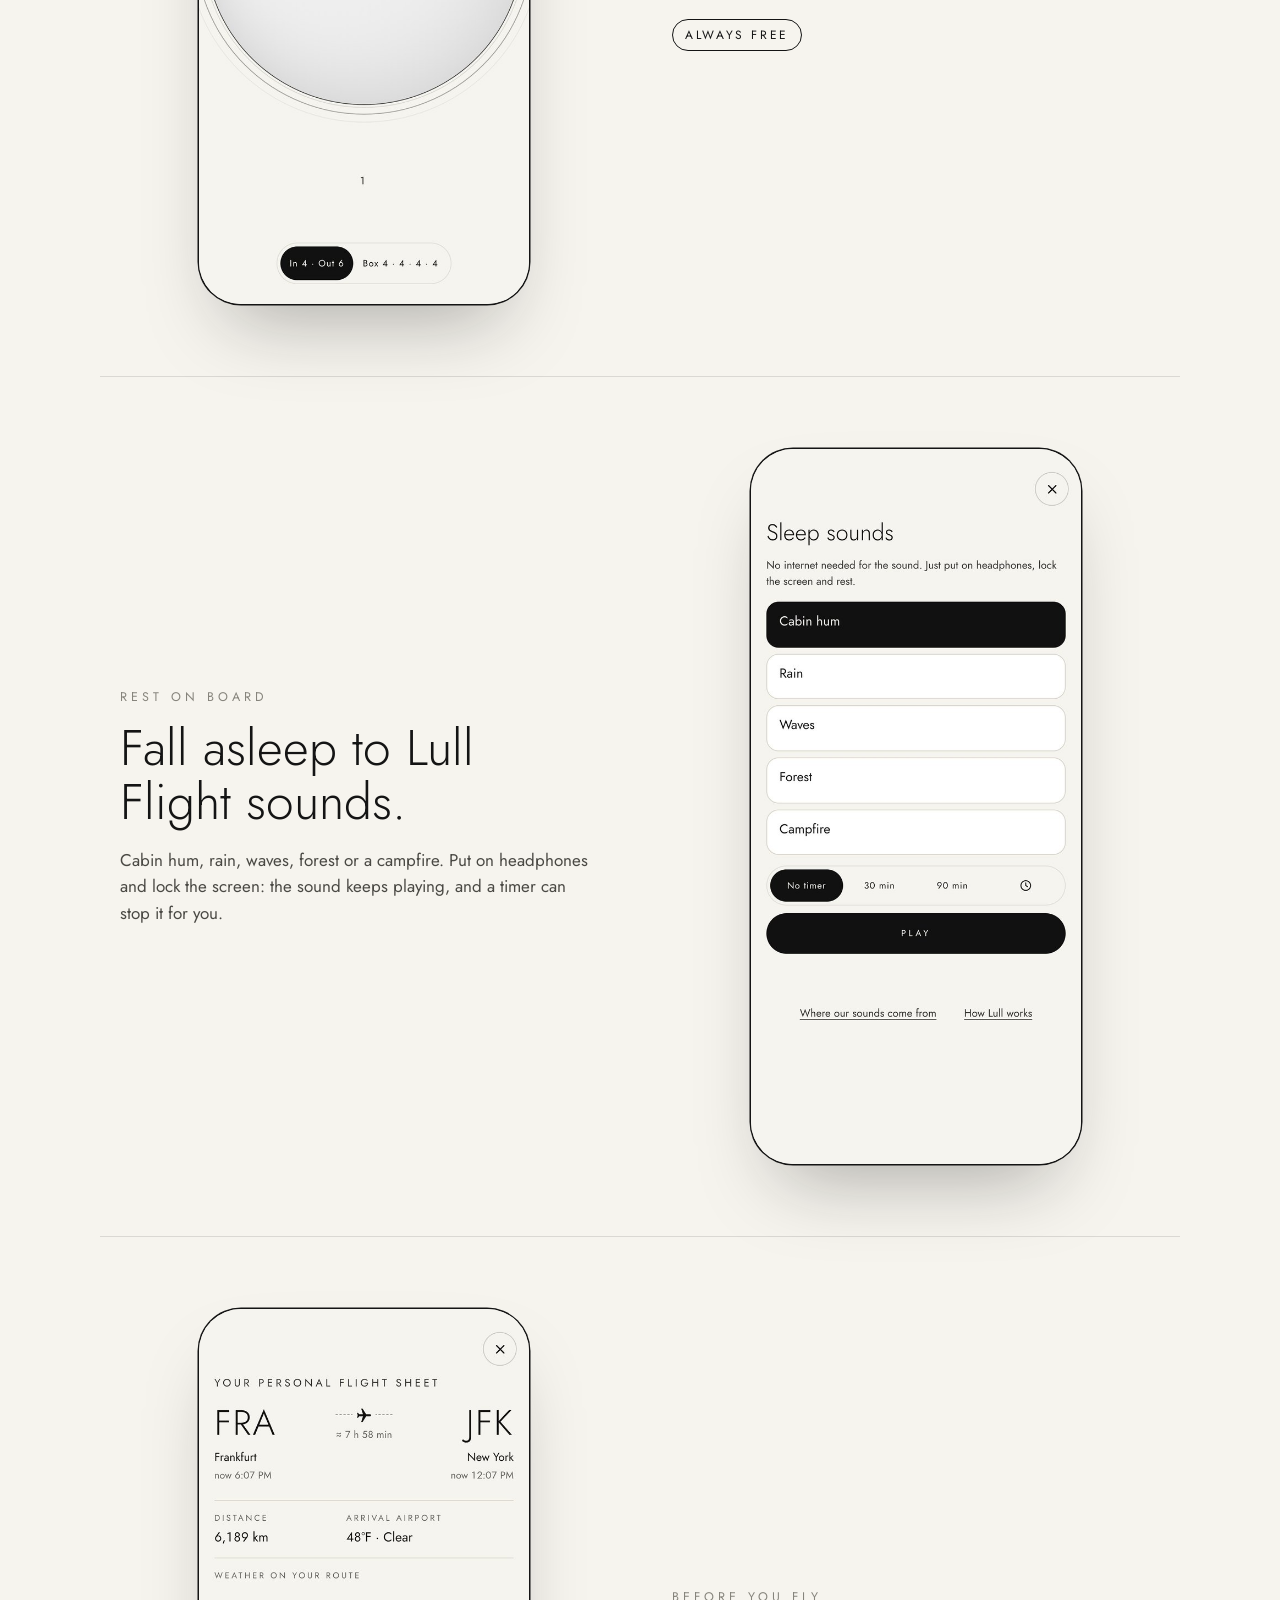
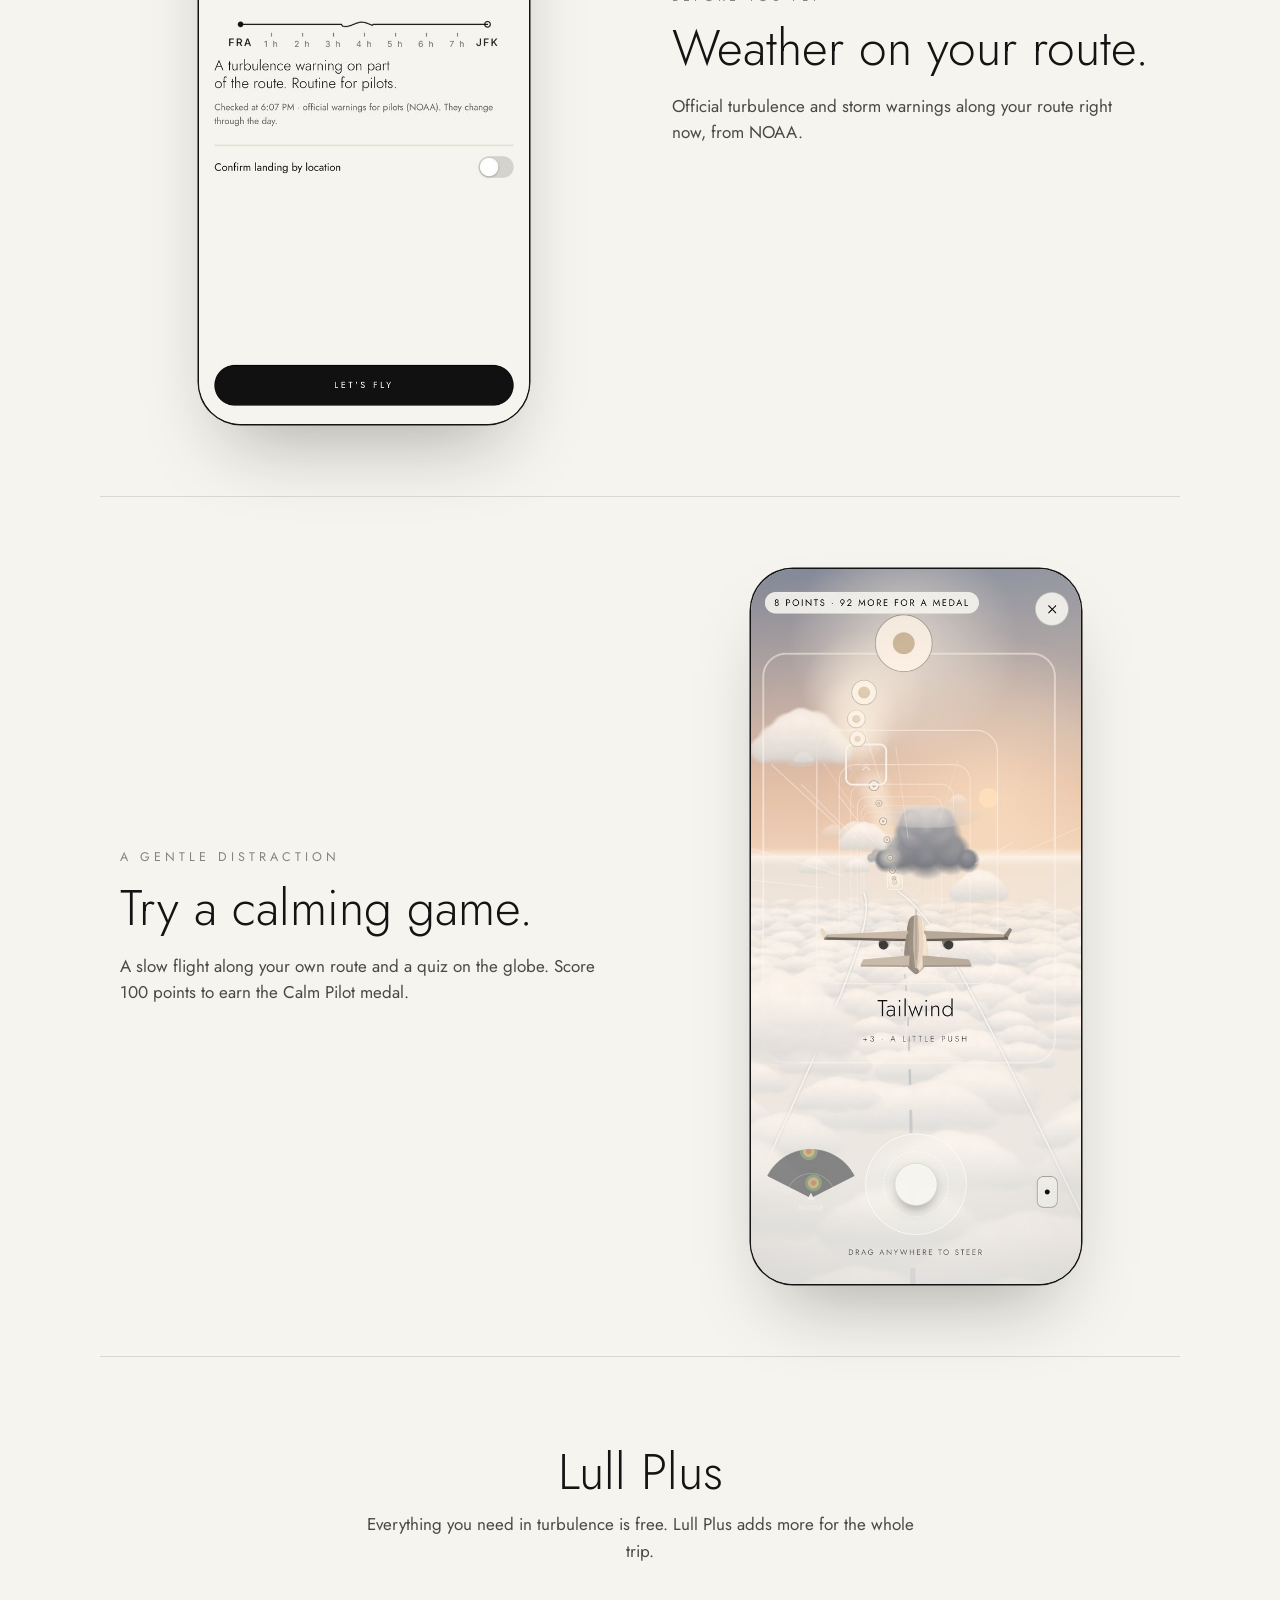
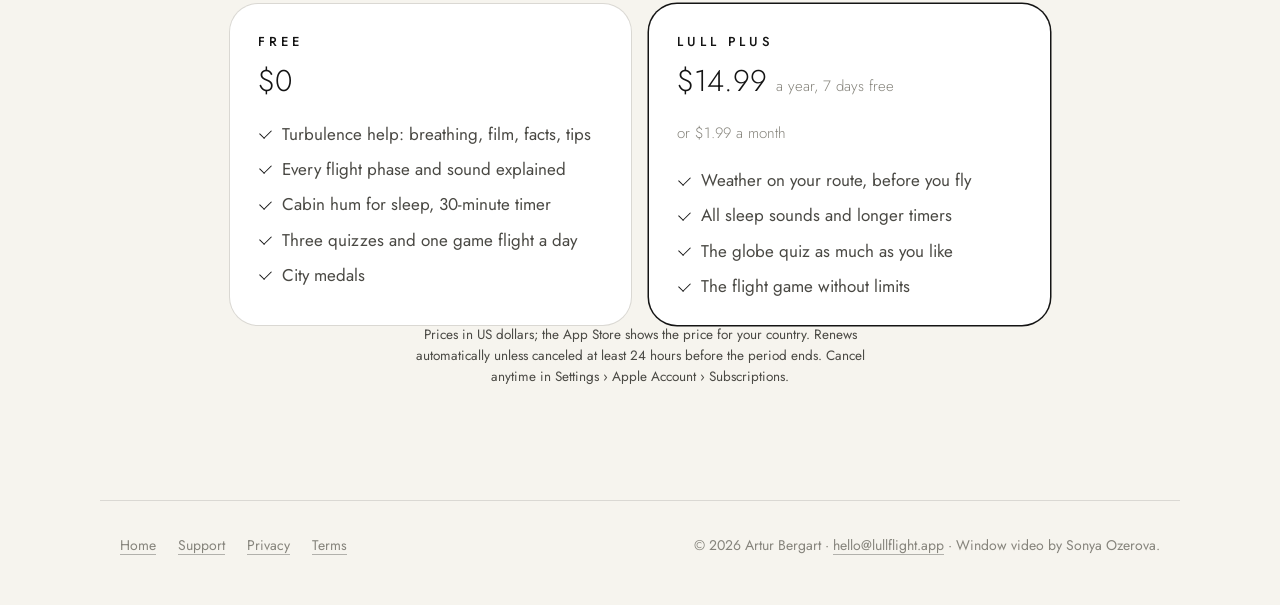
==== commit 665f6db6: "Site: fresh screenshots, Breathe with Lull Co-Authored-By: Claude Opus 5.5 <noreply@anthropic.com> C" ====
--- a/index.html
+++ b/index.html
@@ -28,8 +28,8 @@
     <div class="phone"><img src="/img/en-2.jpg" width="600" height="1300" loading="lazy" alt="Lull Flight screen: One tap to calm."></div></section>
   <section class="feat wrap"><div><p class="k">Your flight, step by step</p><h2>Every sound, explained.</h2><p>Takeoff, cruise and landing in short picture cards, and ten flight sounds in the order you hear them. Nothing surprises you.</p></div>
     <div class="phone"><img src="/img/en-4.jpg" width="600" height="1300" loading="lazy" alt="Lull Flight screen: Every sound, explained."></div></section>
-  <section class="feat wrap"><div><p class="k">Breathing</p><h2>Breathe with the globe.</h2><p>In as the globe grows, out as it shrinks. A slow rhythm that calms the body.</p><span class="free">Always free</span></div>
-    <div class="phone"><img src="/img/en-3.jpg" width="600" height="1300" loading="lazy" alt="Lull Flight screen: Breathe with the globe."></div></section>
+  <section class="feat wrap"><div><p class="k">Breathing</p><h2>Breathe with Lull.</h2><p>In as the globe grows, out as it shrinks. A slow rhythm that calms the body.</p><span class="free">Always free</span></div>
+    <div class="phone"><img src="/img/en-3.jpg" width="600" height="1300" loading="lazy" alt="Lull Flight screen: Breathe with Lull."></div></section>
   <section class="feat wrap"><div><p class="k">Rest on board</p><h2>Fall asleep to Lull Flight sounds.</h2><p>Cabin hum, rain, waves, forest or a campfire. Put on headphones and lock the screen: the sound keeps playing, and a timer can stop it for you.</p></div>
     <div class="phone"><img src="/img/en-7.jpg" width="600" height="1300" loading="lazy" alt="Lull Flight screen: Fall asleep to Lull Flight sounds."></div></section>
   <section class="feat wrap"><div><p class="k">Before you fly</p><h2>Weather on your route.</h2><p>Official turbulence and storm warnings along your route right now, from NOAA.</p></div>
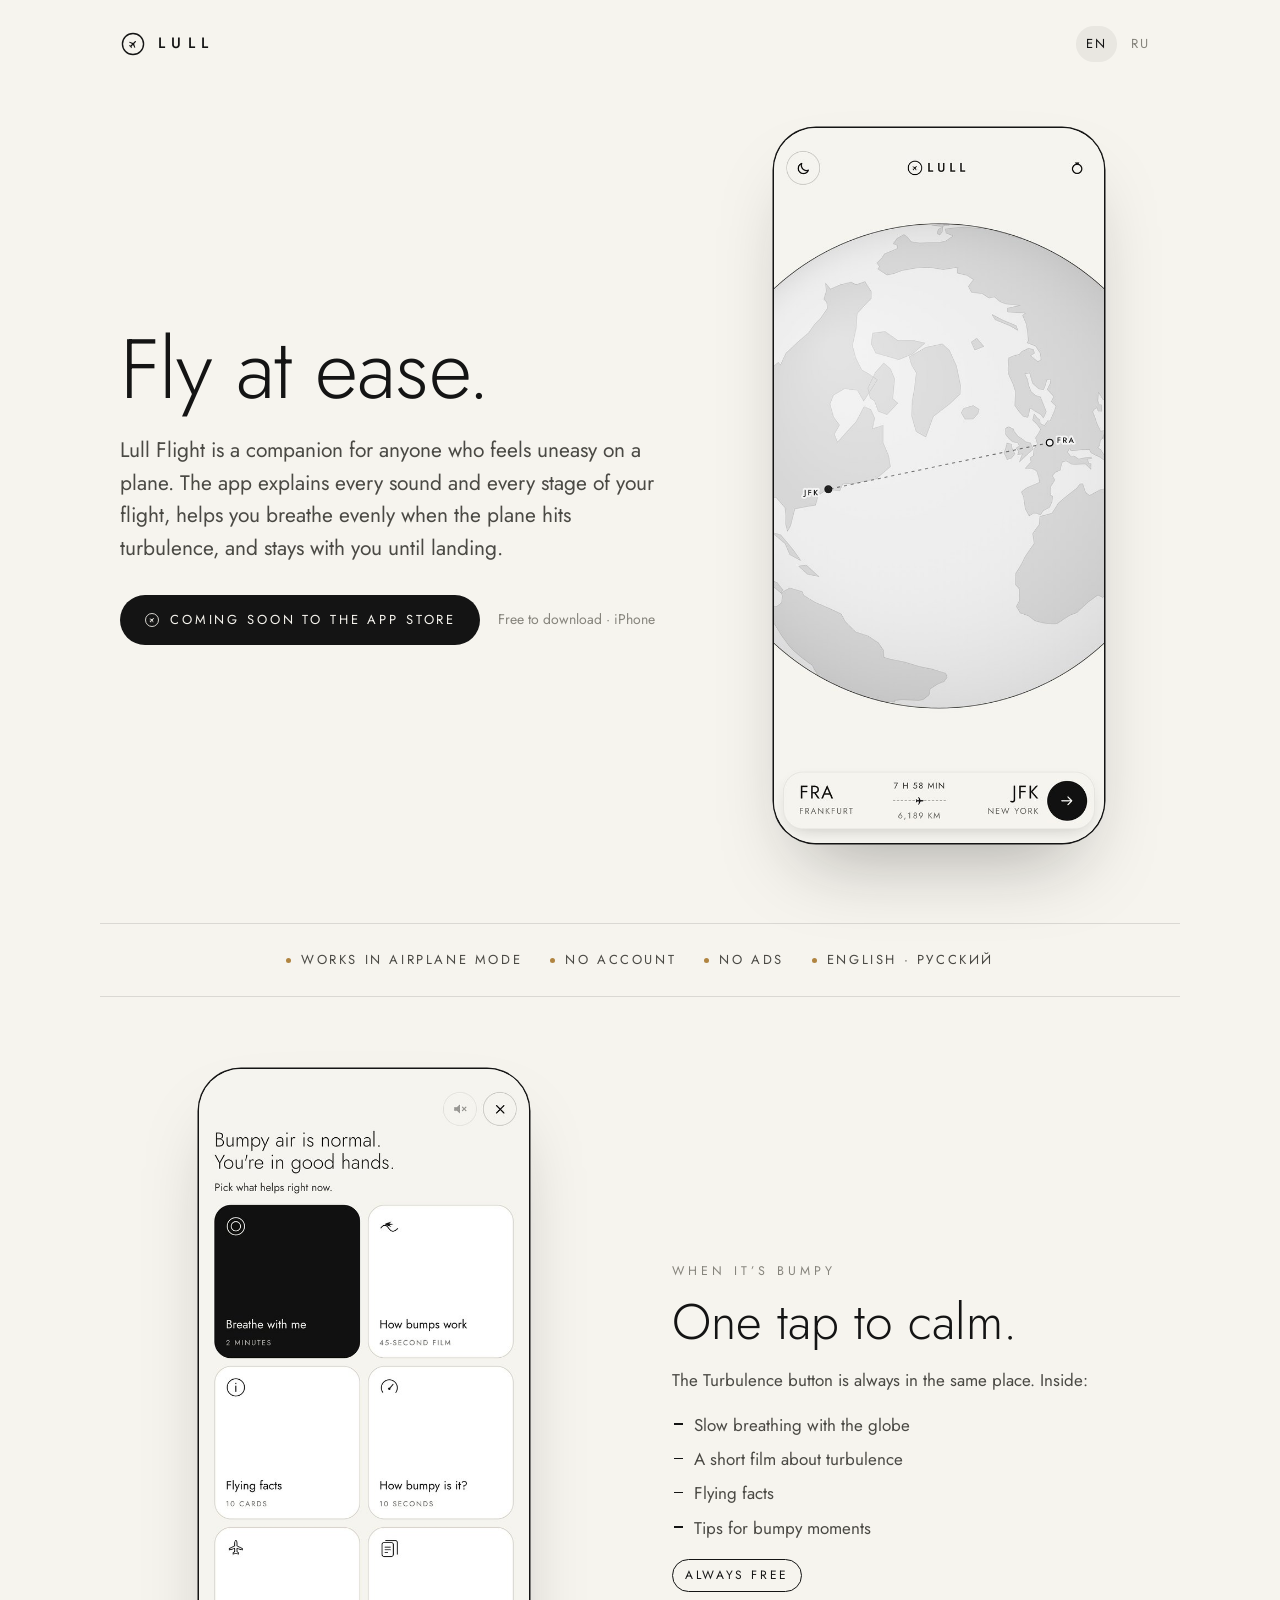
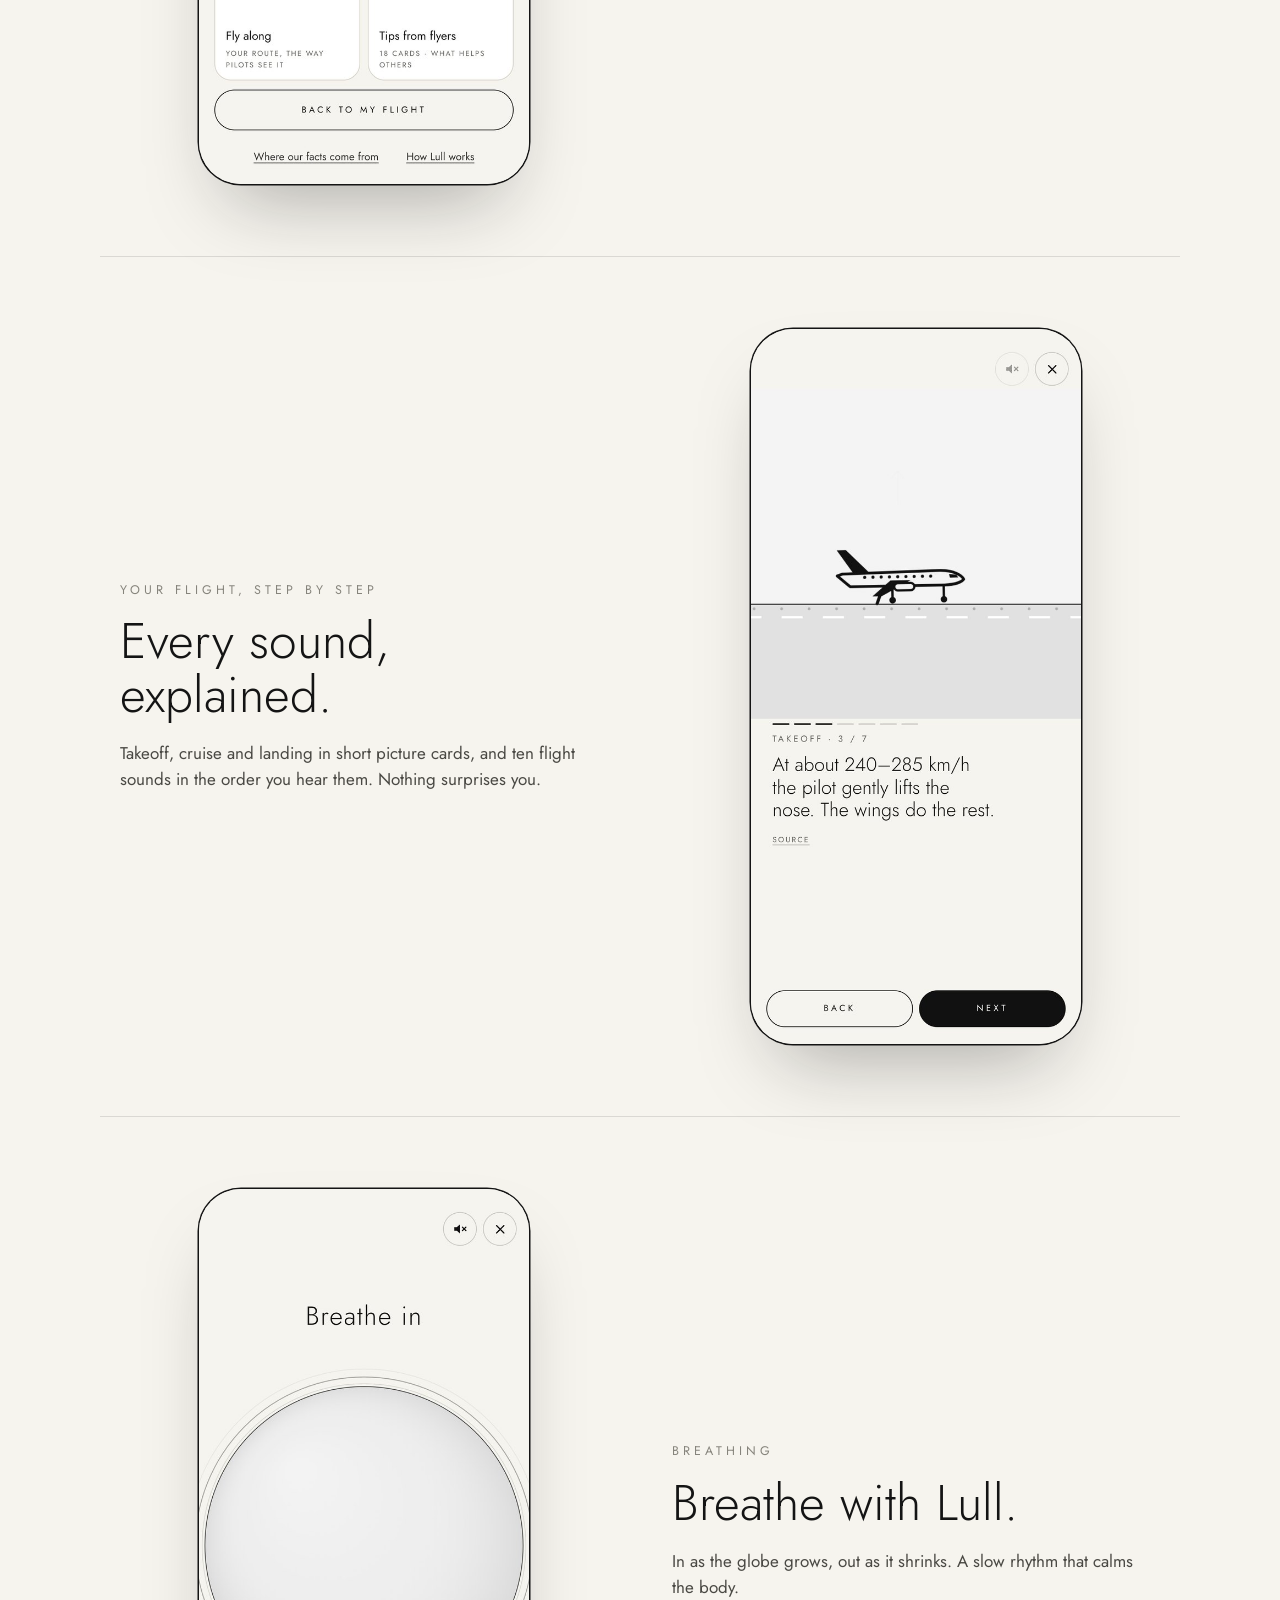
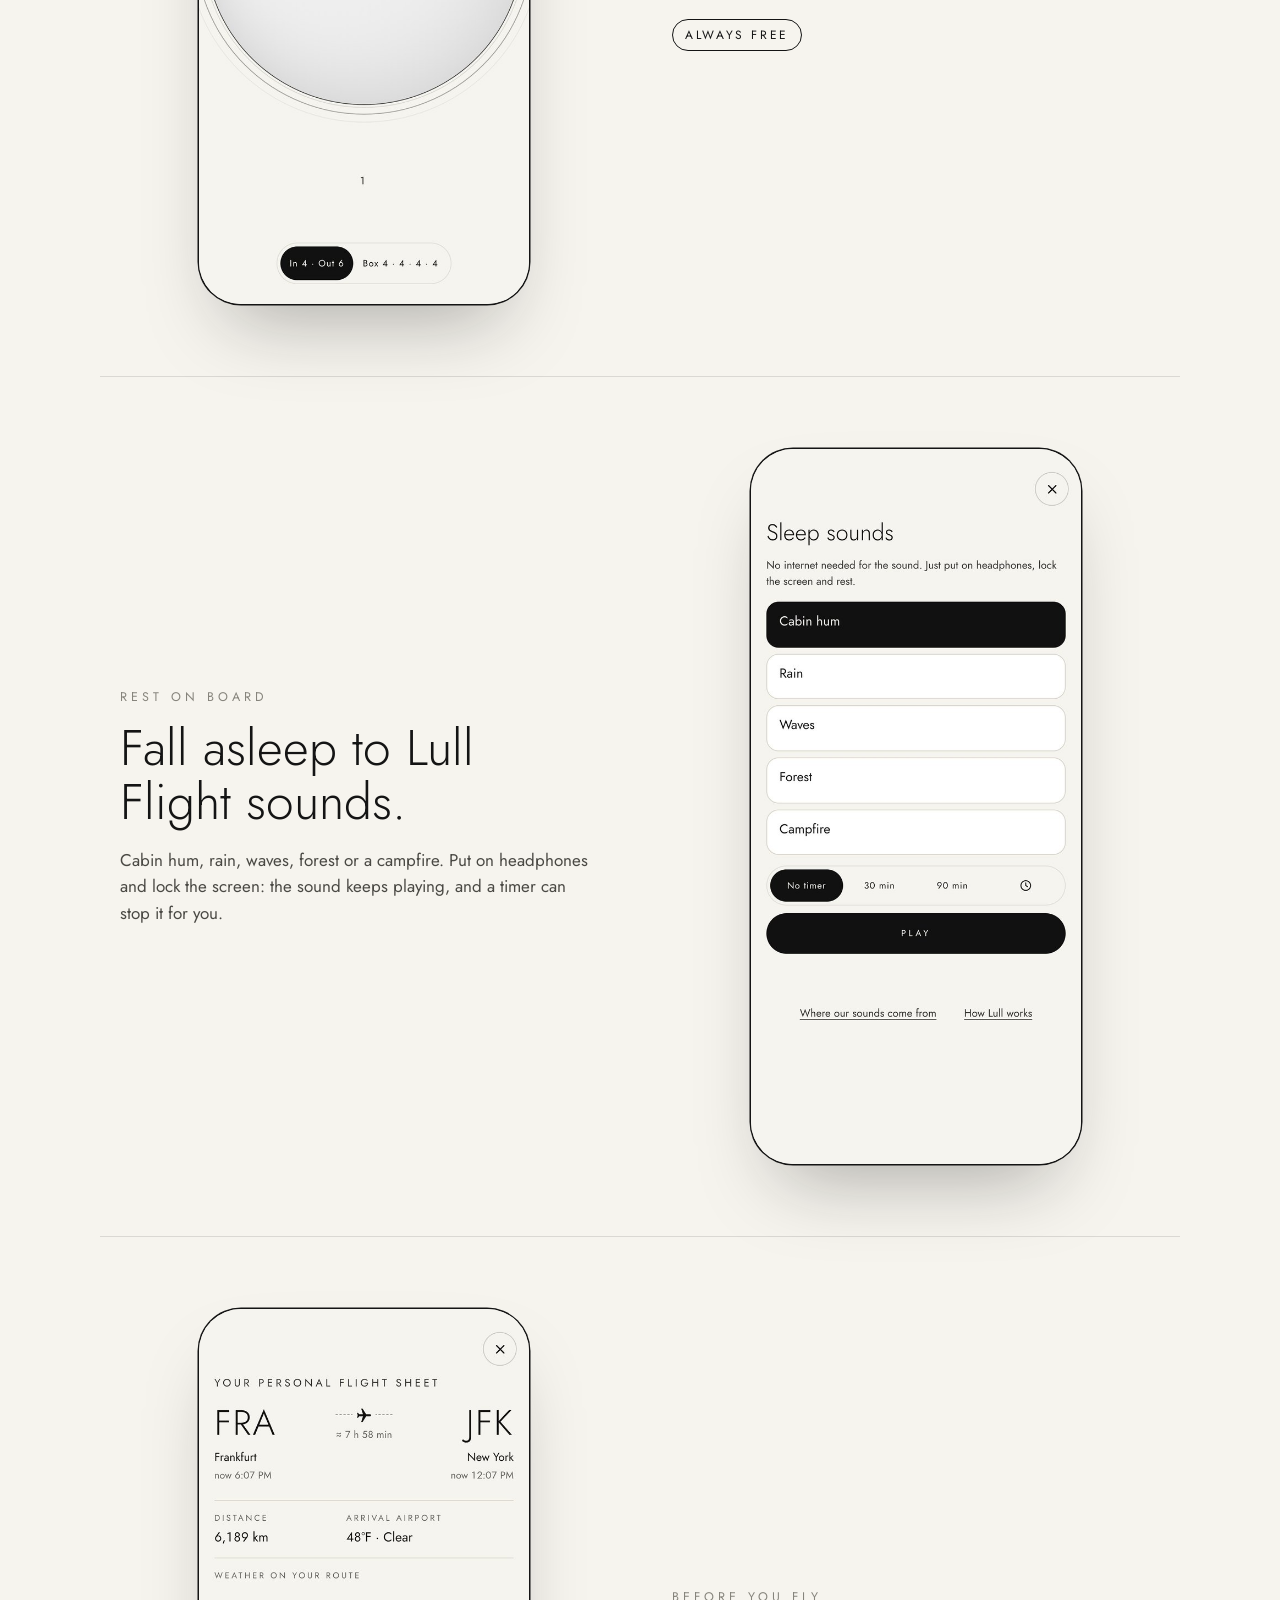
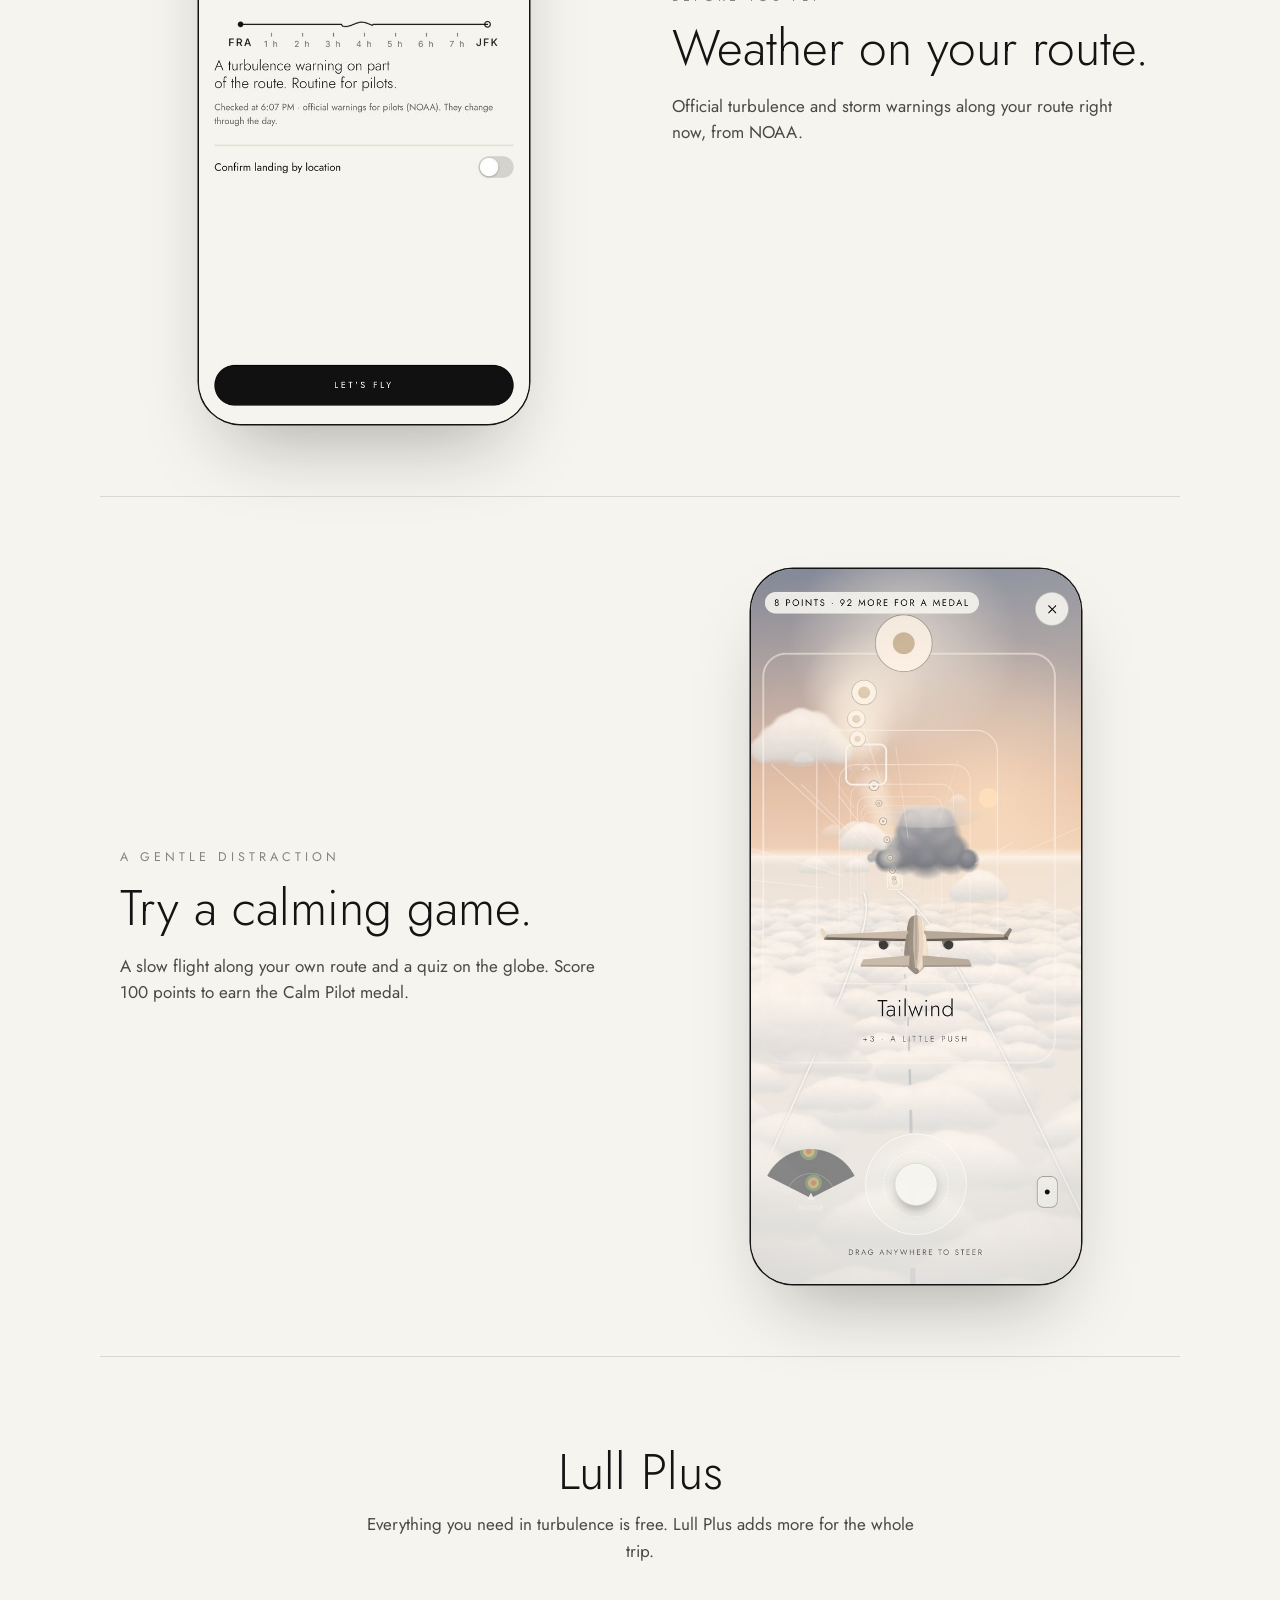
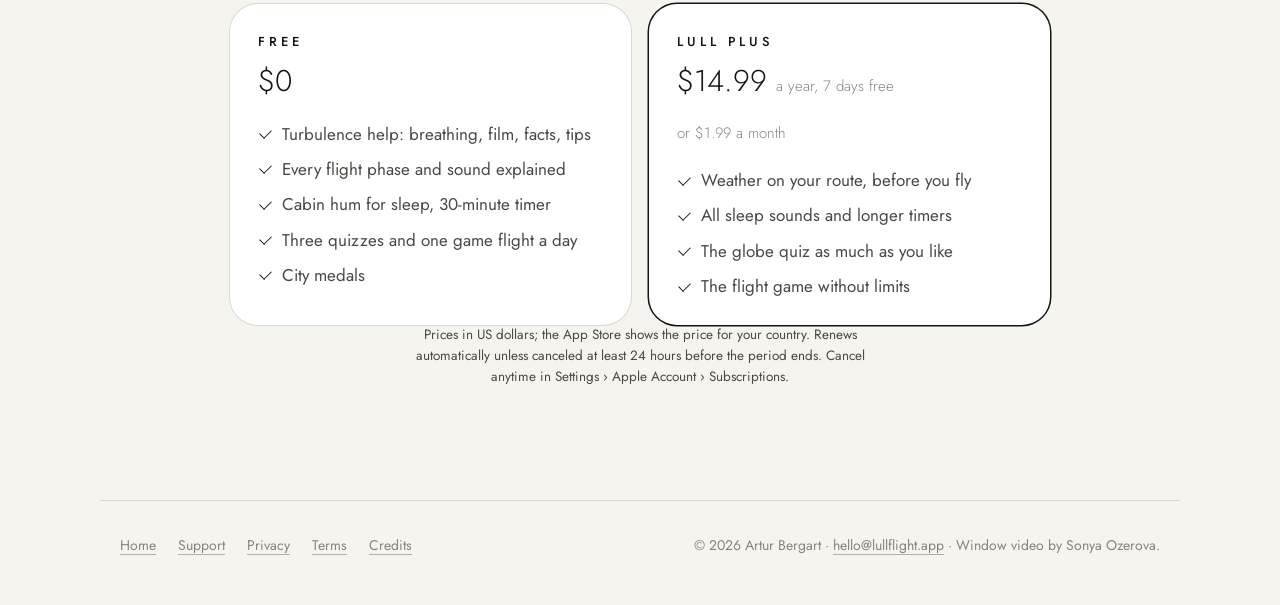
==== commit 69d3eeed: "Site: Credits page (EN, RU) linked from every page; support text on landing Co-Authored-By: Claude O" ====
--- a/index.html
+++ b/index.html
@@ -42,6 +42,6 @@
       <div class="tier p"><h3>Lull Plus</h3><p class="price">$14.99 <small>a year, 7 days free</small><br><small>or $1.99 a month</small></p><ul><li>Weather on your route, before you fly</li><li>All sleep sounds and longer timers</li><li>The globe quiz as much as you like</li><li>The flight game without limits</li></ul></div>
     </div><p class="note">Prices in US dollars; the App Store shows the price for your country. Renews automatically unless canceled at least 24 hours before the period ends. Cancel anytime in Settings › Apple Account › Subscriptions.</p></section>
 </main>
-<footer class="wrap"><nav><a href="/">Home</a><a href="/support/">Support</a><a href="/privacy/">Privacy</a><a href="/terms/">Terms</a></nav><span>© 2026 Artur Bergart · <a href="mailto:hello@lullflight.app">hello@lullflight.app</a> · Window video by Sonya Ozerova.</span></footer>
+<footer class="wrap"><nav><a href="/">Home</a><a href="/support/">Support</a><a href="/privacy/">Privacy</a><a href="/terms/">Terms</a><a href="/credits/">Credits</a></nav><span>© 2026 Artur Bergart · <a href="mailto:hello@lullflight.app">hello@lullflight.app</a> · Window video by Sonya Ozerova.</span></footer>
 </body>
 </html>
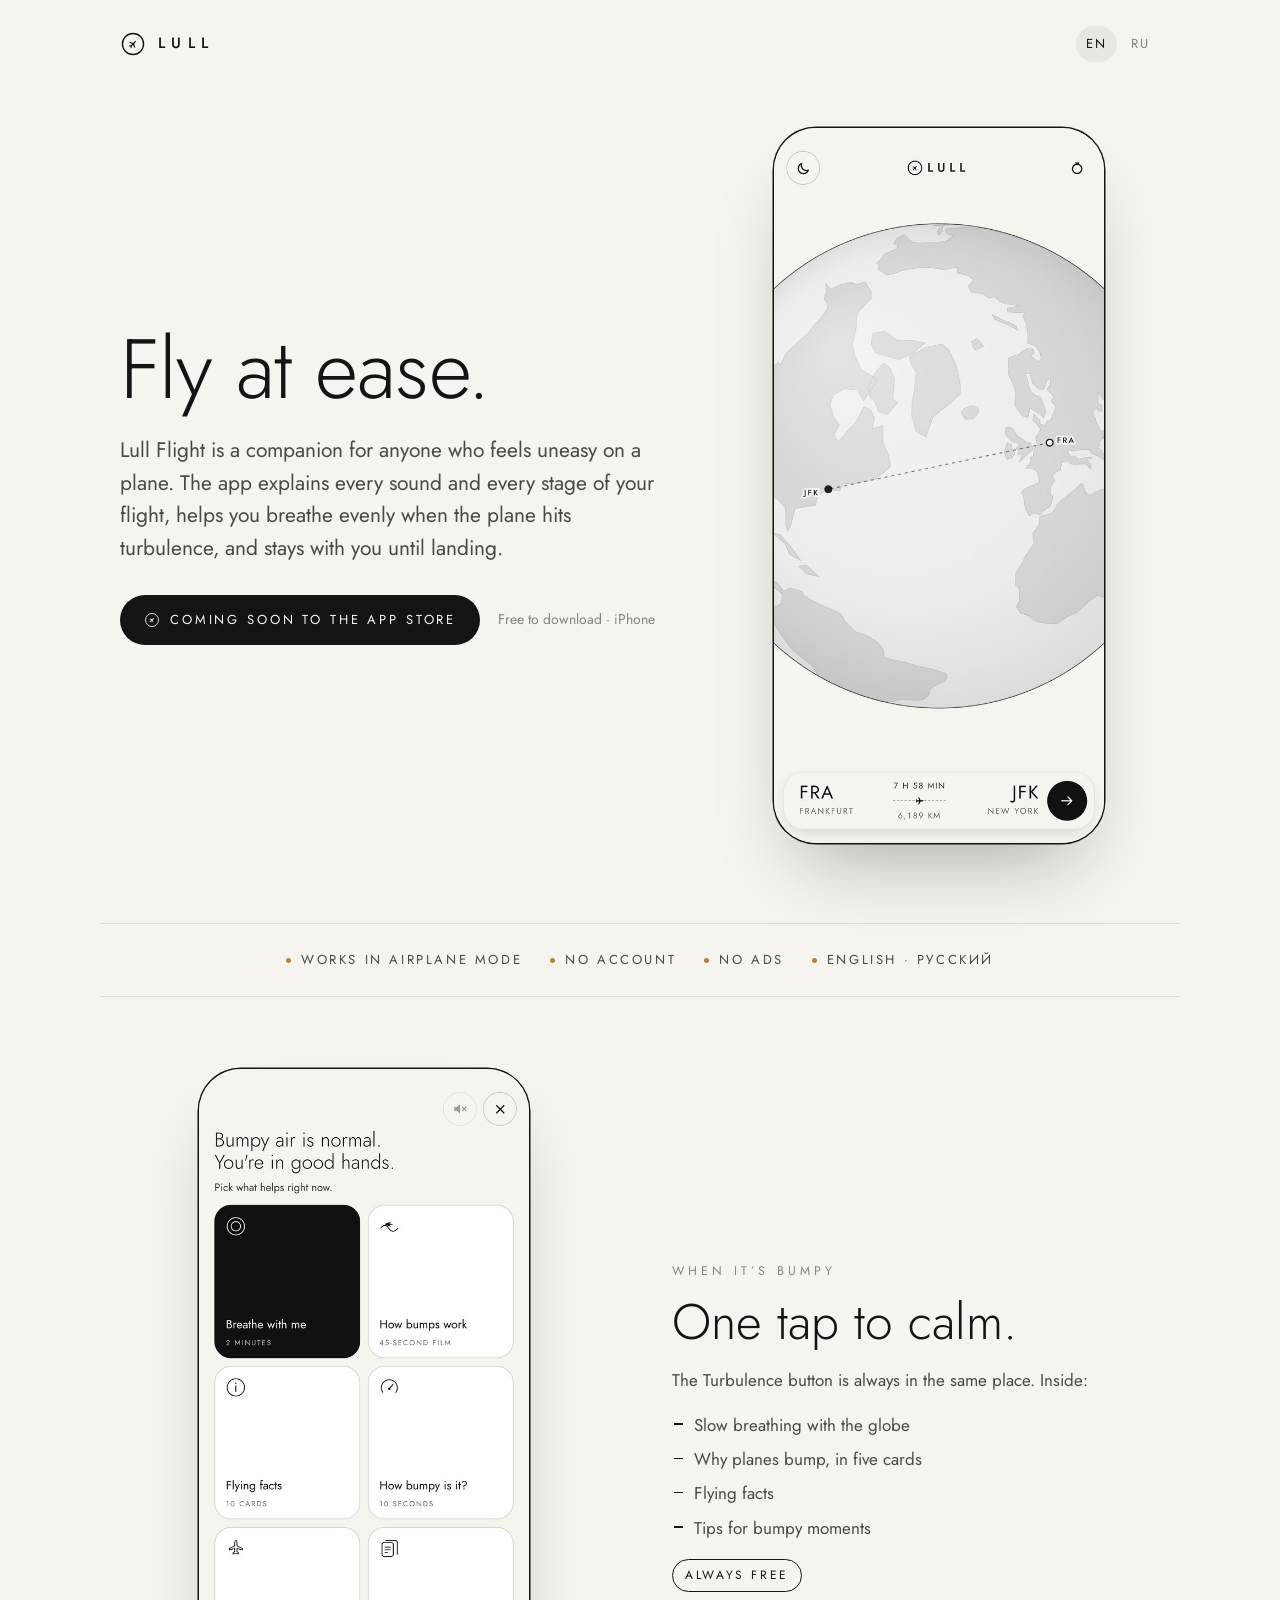
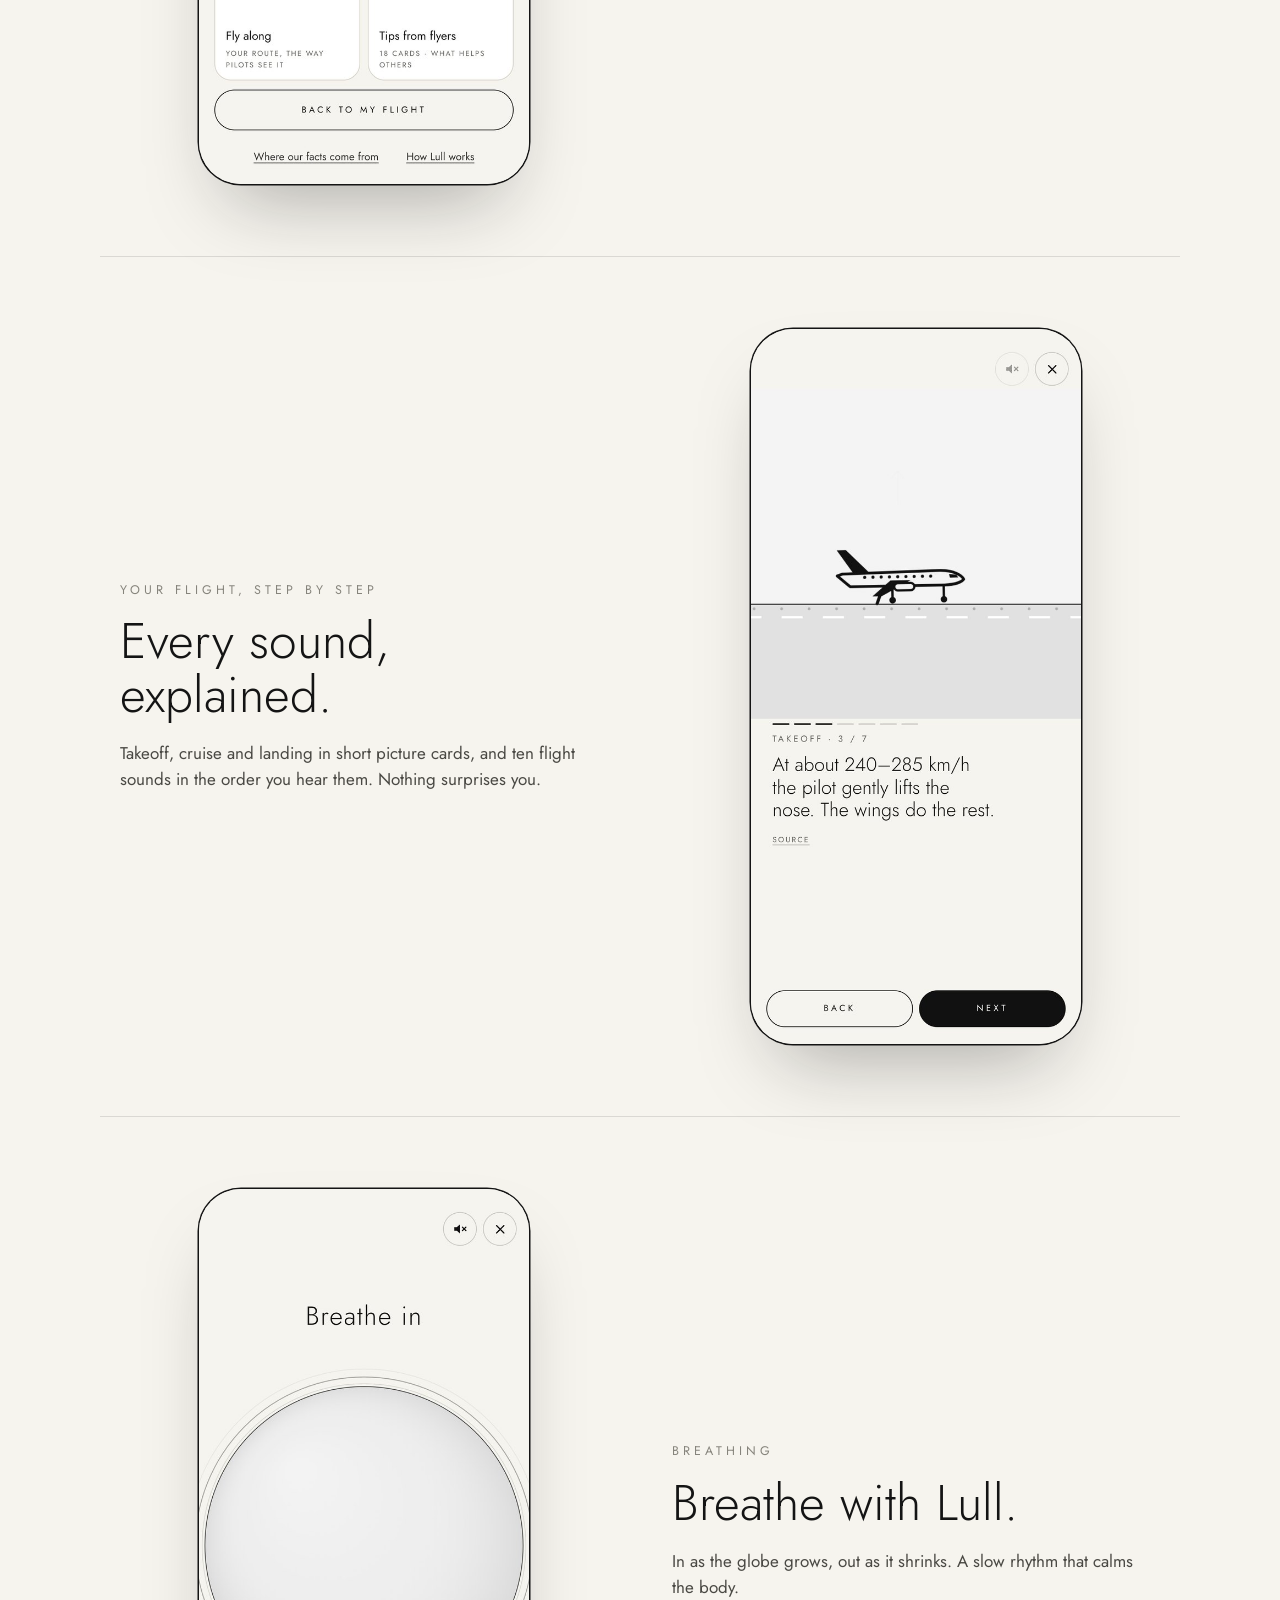
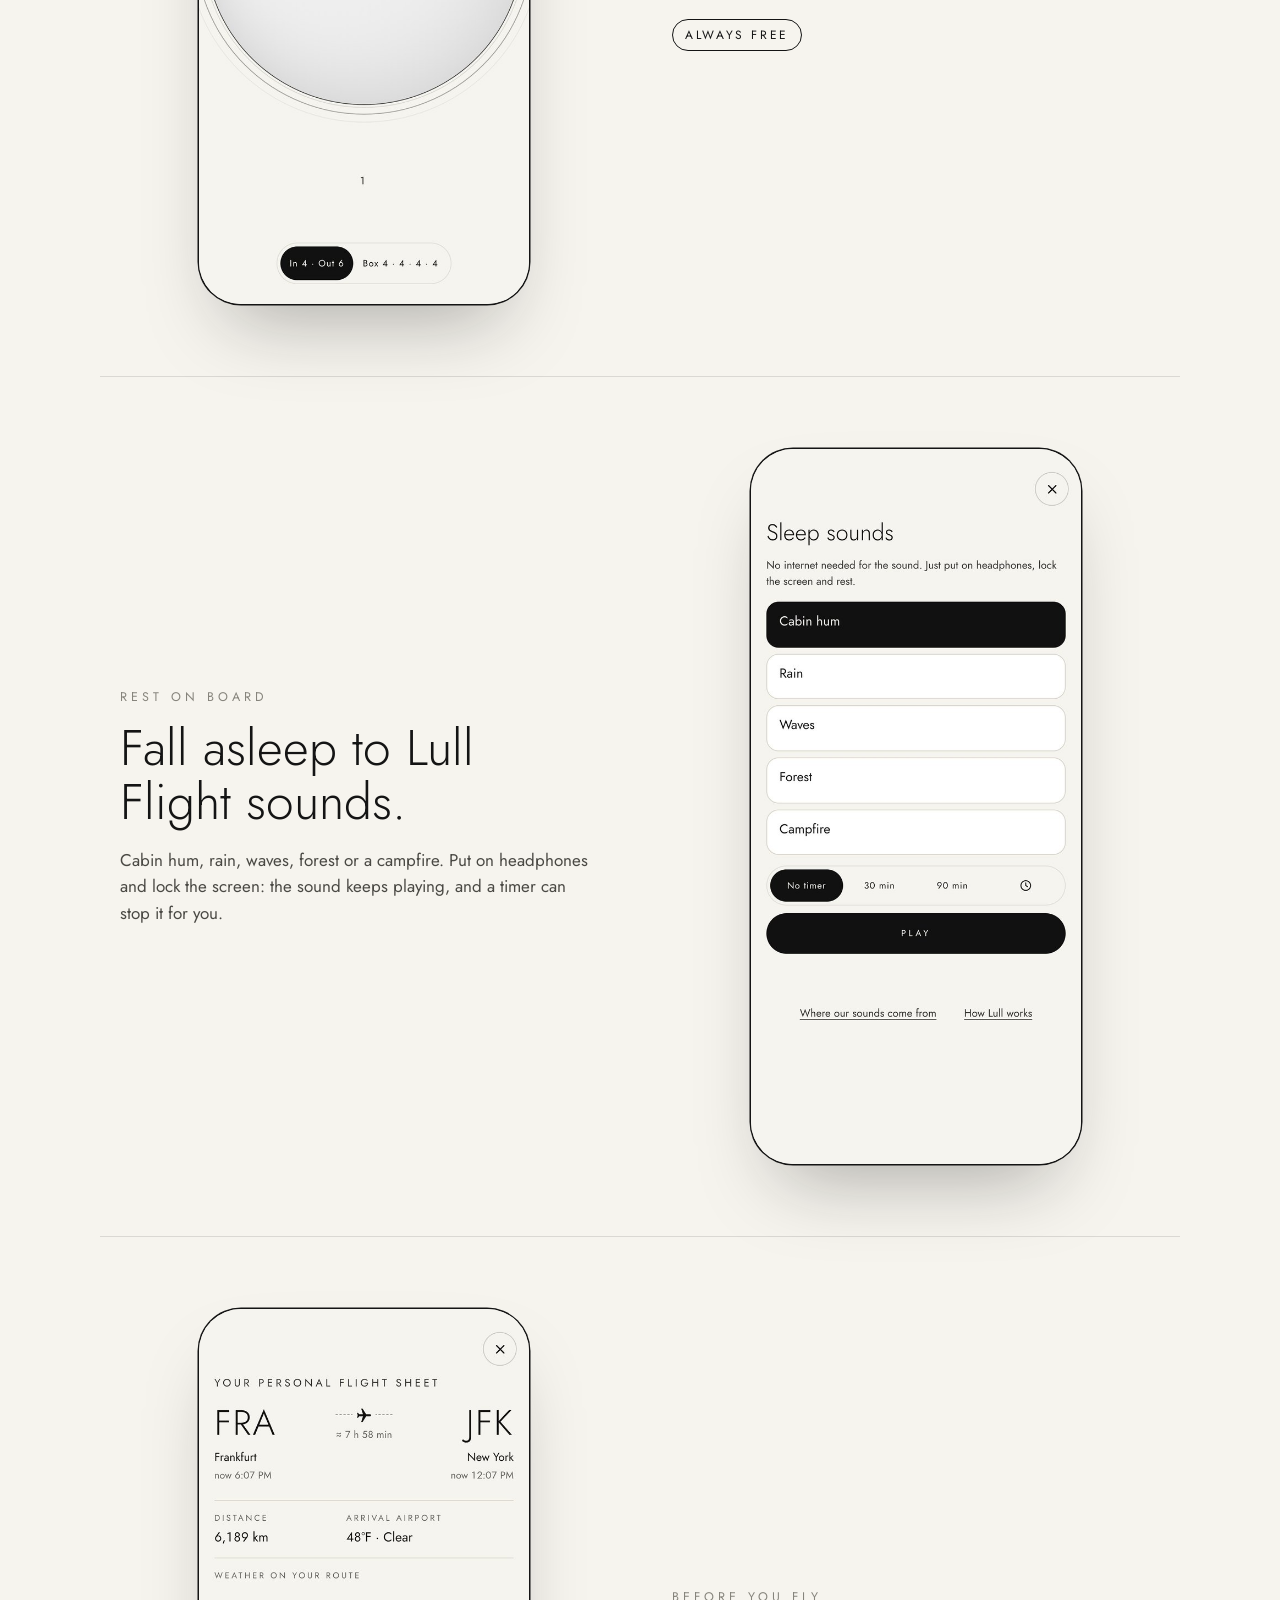
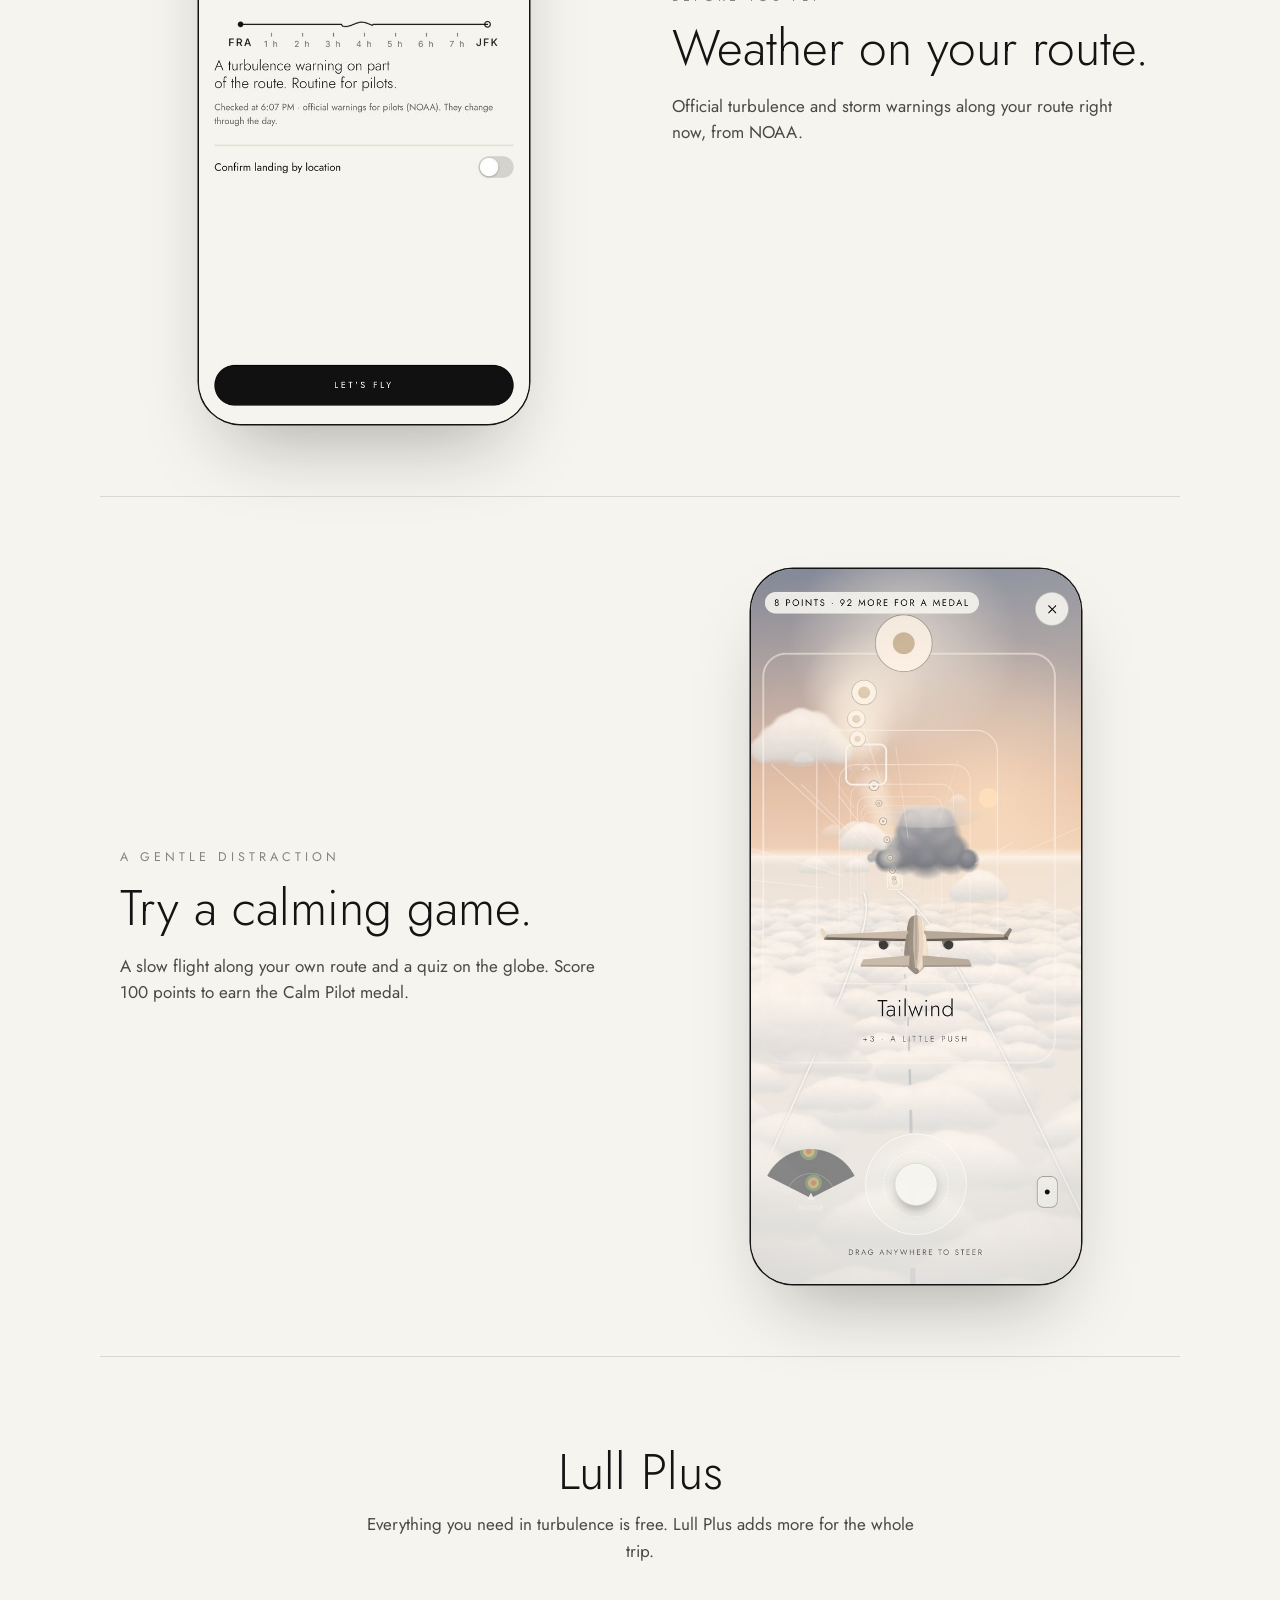
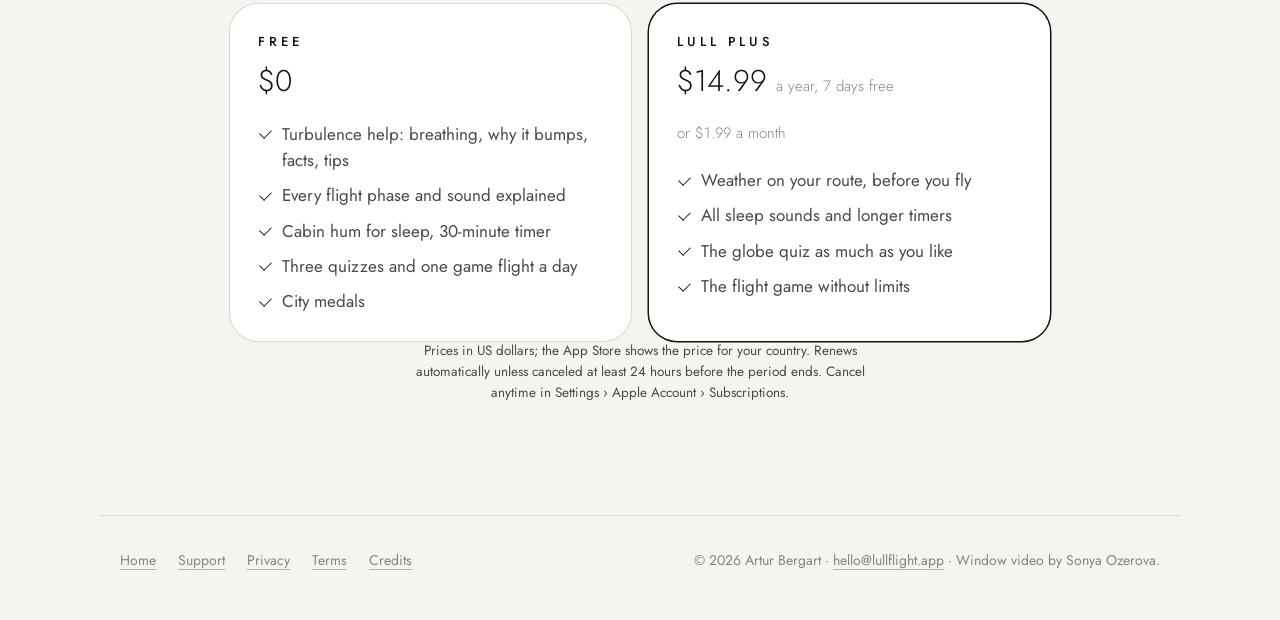
==== commit 98e1f0e5: "Site: no film, five cards Co-Authored-By: Claude Opus 5.5 <noreply@anthropic.com> Claude-Session: ht" ====
--- a/index.html
+++ b/index.html
@@ -24,7 +24,7 @@
     <div class="phone"><img src="/img/en-5.jpg" width="600" height="1300" alt="Lull Flight screen: Fly at ease."></div></section>
   <div class="facts wrap"><span>Works in Airplane Mode</span><span>No account</span><span>No ads</span><span>English · Русский</span></div>
 
-  <section class="feat wrap"><div><p class="k">When it’s bumpy</p><h2>One tap to calm.</h2><p>The Turbulence button is always in the same place. Inside:</p><ul><li>Slow breathing with the globe</li><li>A short film about turbulence</li><li>Flying facts</li><li>Tips for bumpy moments</li></ul><span class="free">Always free</span></div>
+  <section class="feat wrap"><div><p class="k">When it’s bumpy</p><h2>One tap to calm.</h2><p>The Turbulence button is always in the same place. Inside:</p><ul><li>Slow breathing with the globe</li><li>Why planes bump, in five cards</li><li>Flying facts</li><li>Tips for bumpy moments</li></ul><span class="free">Always free</span></div>
     <div class="phone"><img src="/img/en-2.jpg" width="600" height="1300" loading="lazy" alt="Lull Flight screen: One tap to calm."></div></section>
   <section class="feat wrap"><div><p class="k">Your flight, step by step</p><h2>Every sound, explained.</h2><p>Takeoff, cruise and landing in short picture cards, and ten flight sounds in the order you hear them. Nothing surprises you.</p></div>
     <div class="phone"><img src="/img/en-4.jpg" width="600" height="1300" loading="lazy" alt="Lull Flight screen: Every sound, explained."></div></section>
@@ -38,7 +38,7 @@
     <div class="phone"><img src="/img/en-8.jpg" width="600" height="1300" loading="lazy" alt="Lull Flight screen: Try a calming game."></div></section>
   <section class="plus wrap"><h2>Lull Plus</h2><p>Everything you need in turbulence is free. Lull Plus adds more for the whole trip.</p>
     <div class="tiers">
-      <div class="tier"><h3>Free</h3><p class="price">$0</p><ul><li>Turbulence help: breathing, film, facts, tips</li><li>Every flight phase and sound explained</li><li>Cabin hum for sleep, 30-minute timer</li><li>Three quizzes and one game flight a day</li><li>City medals</li></ul></div>
+      <div class="tier"><h3>Free</h3><p class="price">$0</p><ul><li>Turbulence help: breathing, why it bumps, facts, tips</li><li>Every flight phase and sound explained</li><li>Cabin hum for sleep, 30-minute timer</li><li>Three quizzes and one game flight a day</li><li>City medals</li></ul></div>
       <div class="tier p"><h3>Lull Plus</h3><p class="price">$14.99 <small>a year, 7 days free</small><br><small>or $1.99 a month</small></p><ul><li>Weather on your route, before you fly</li><li>All sleep sounds and longer timers</li><li>The globe quiz as much as you like</li><li>The flight game without limits</li></ul></div>
     </div><p class="note">Prices in US dollars; the App Store shows the price for your country. Renews automatically unless canceled at least 24 hours before the period ends. Cancel anytime in Settings › Apple Account › Subscriptions.</p></section>
 </main>
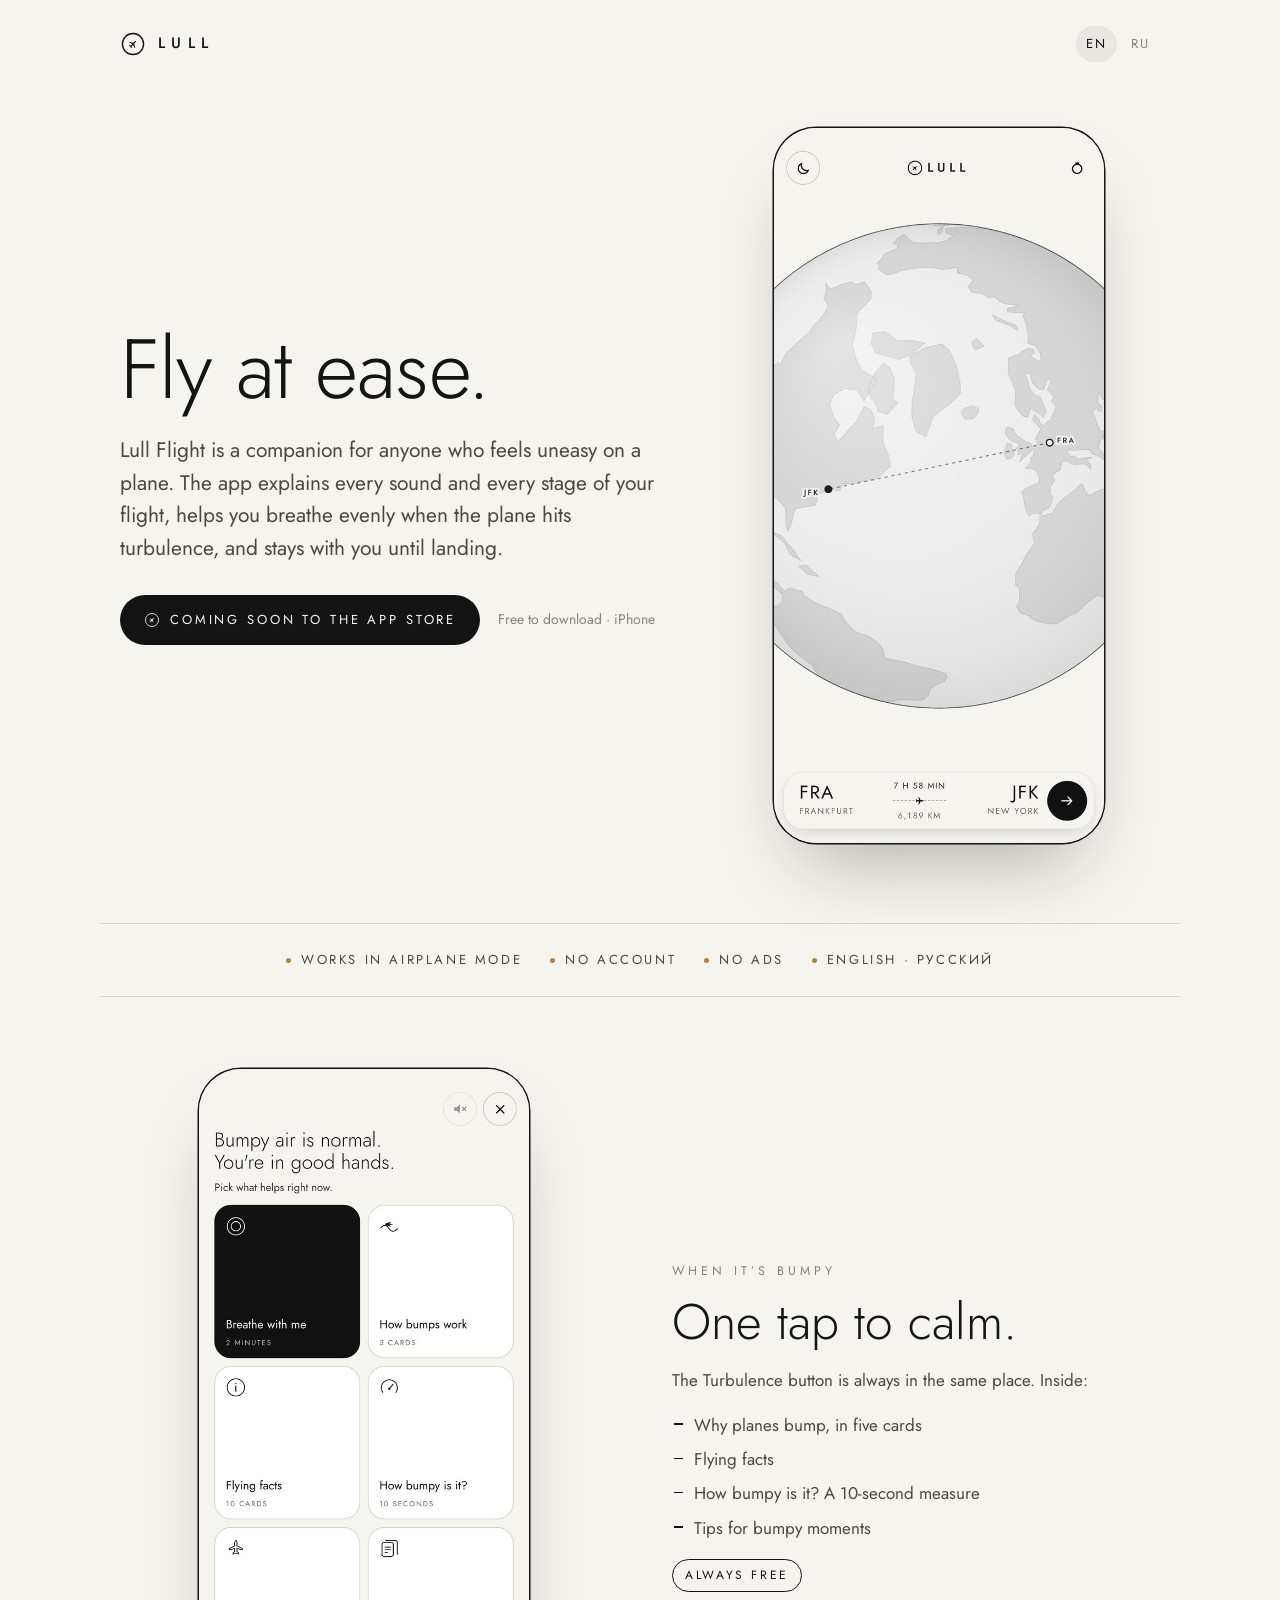
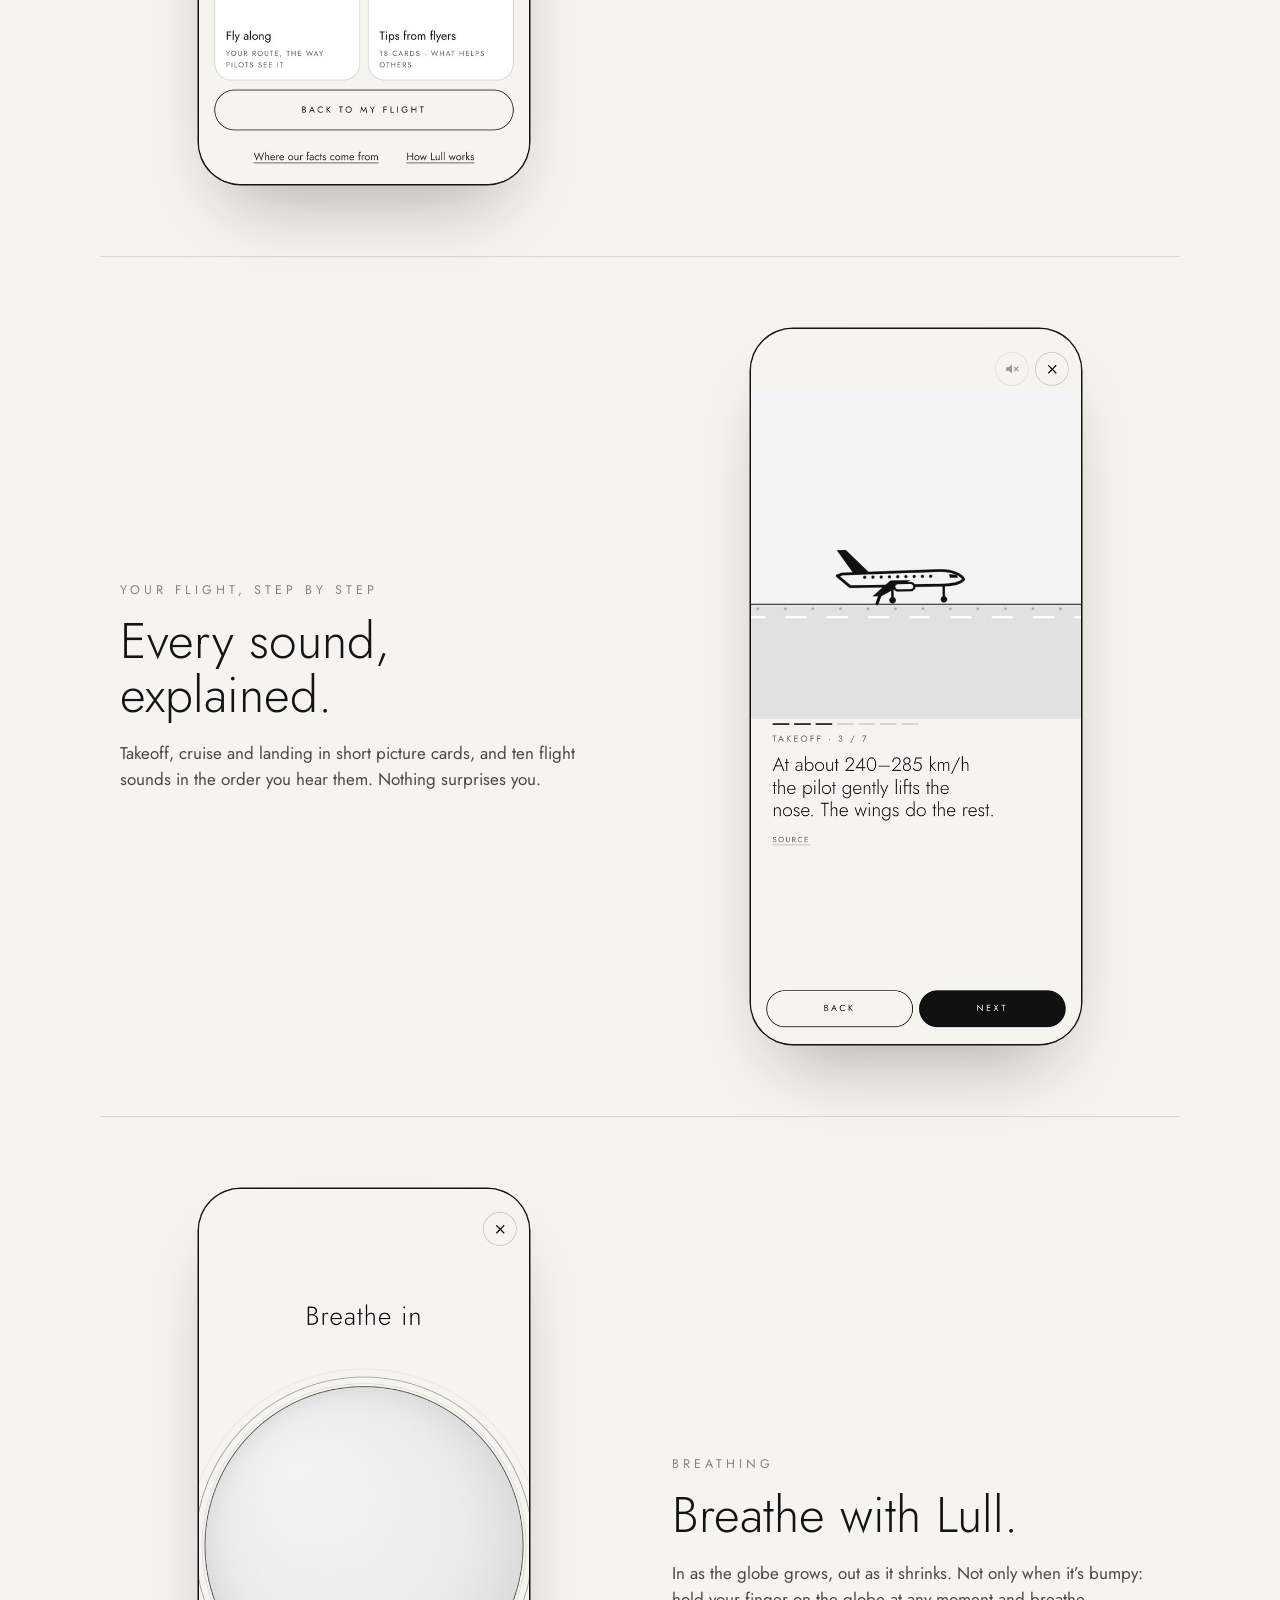
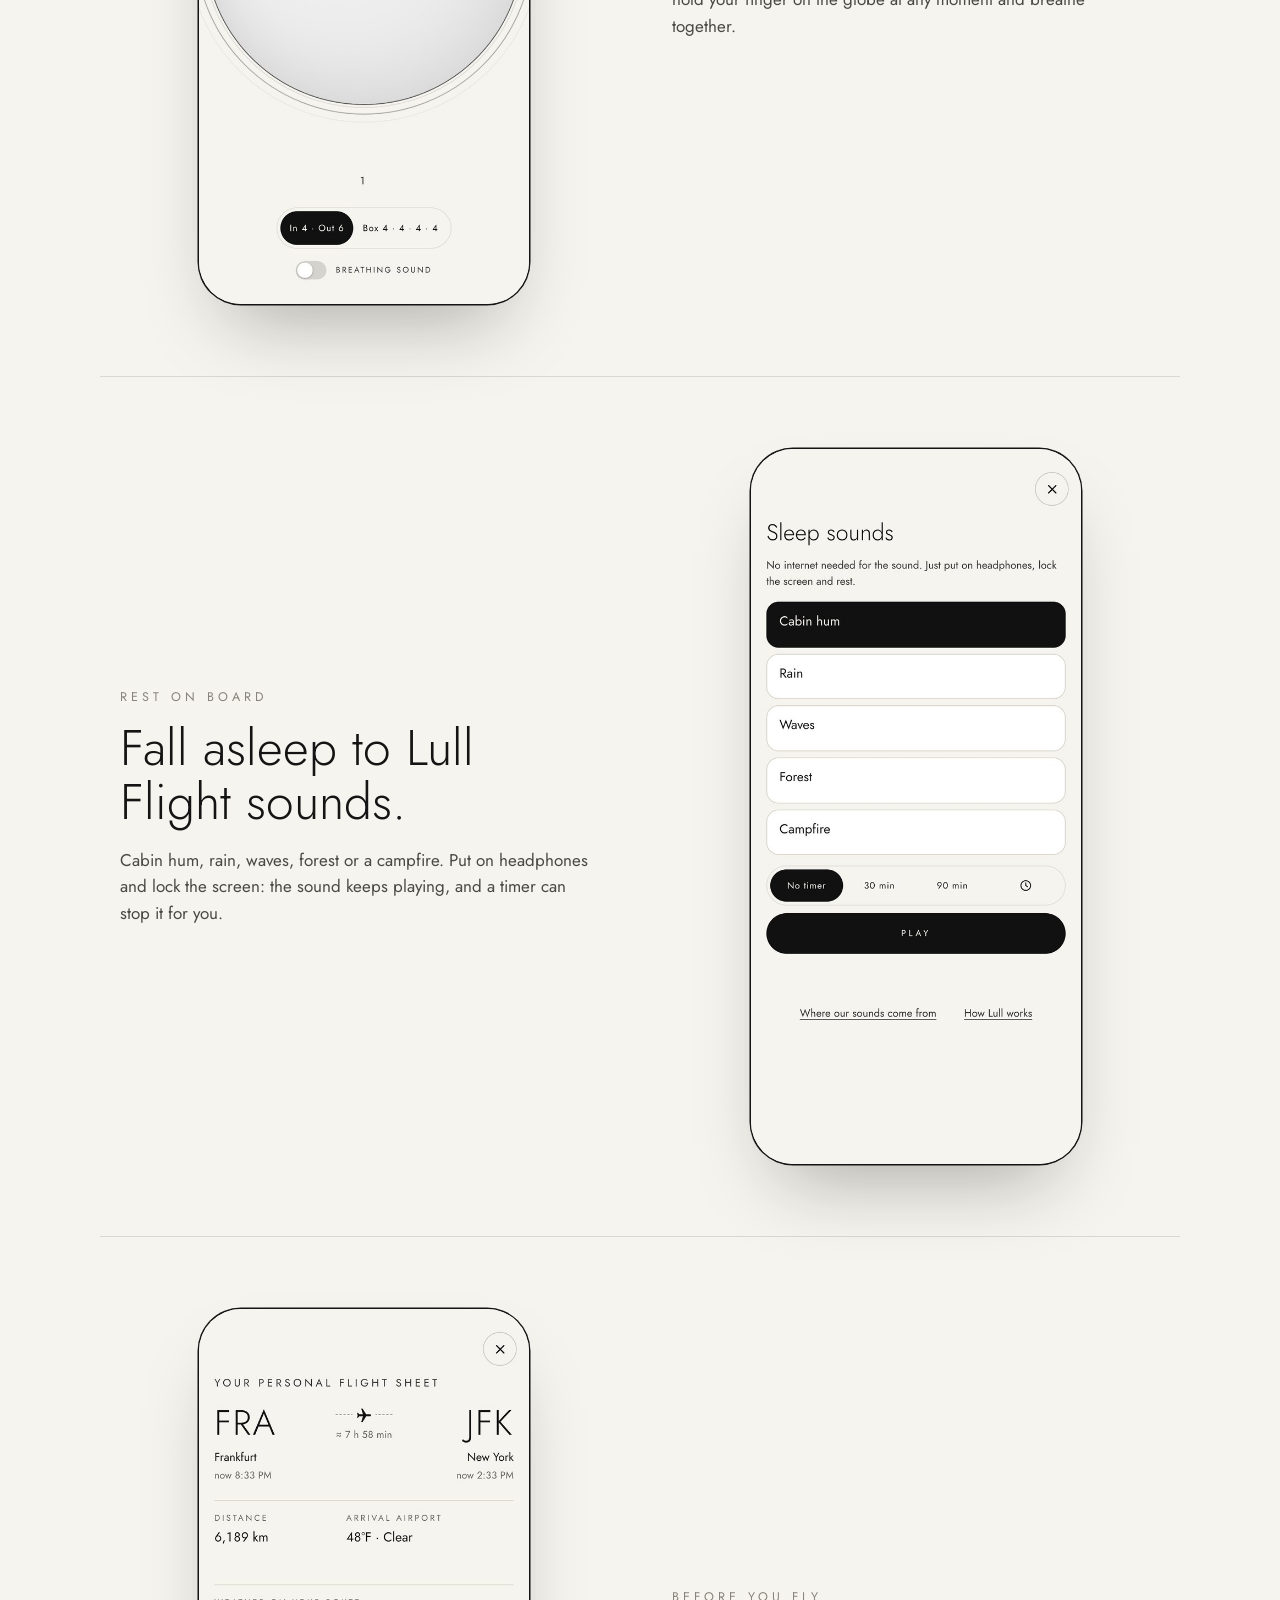
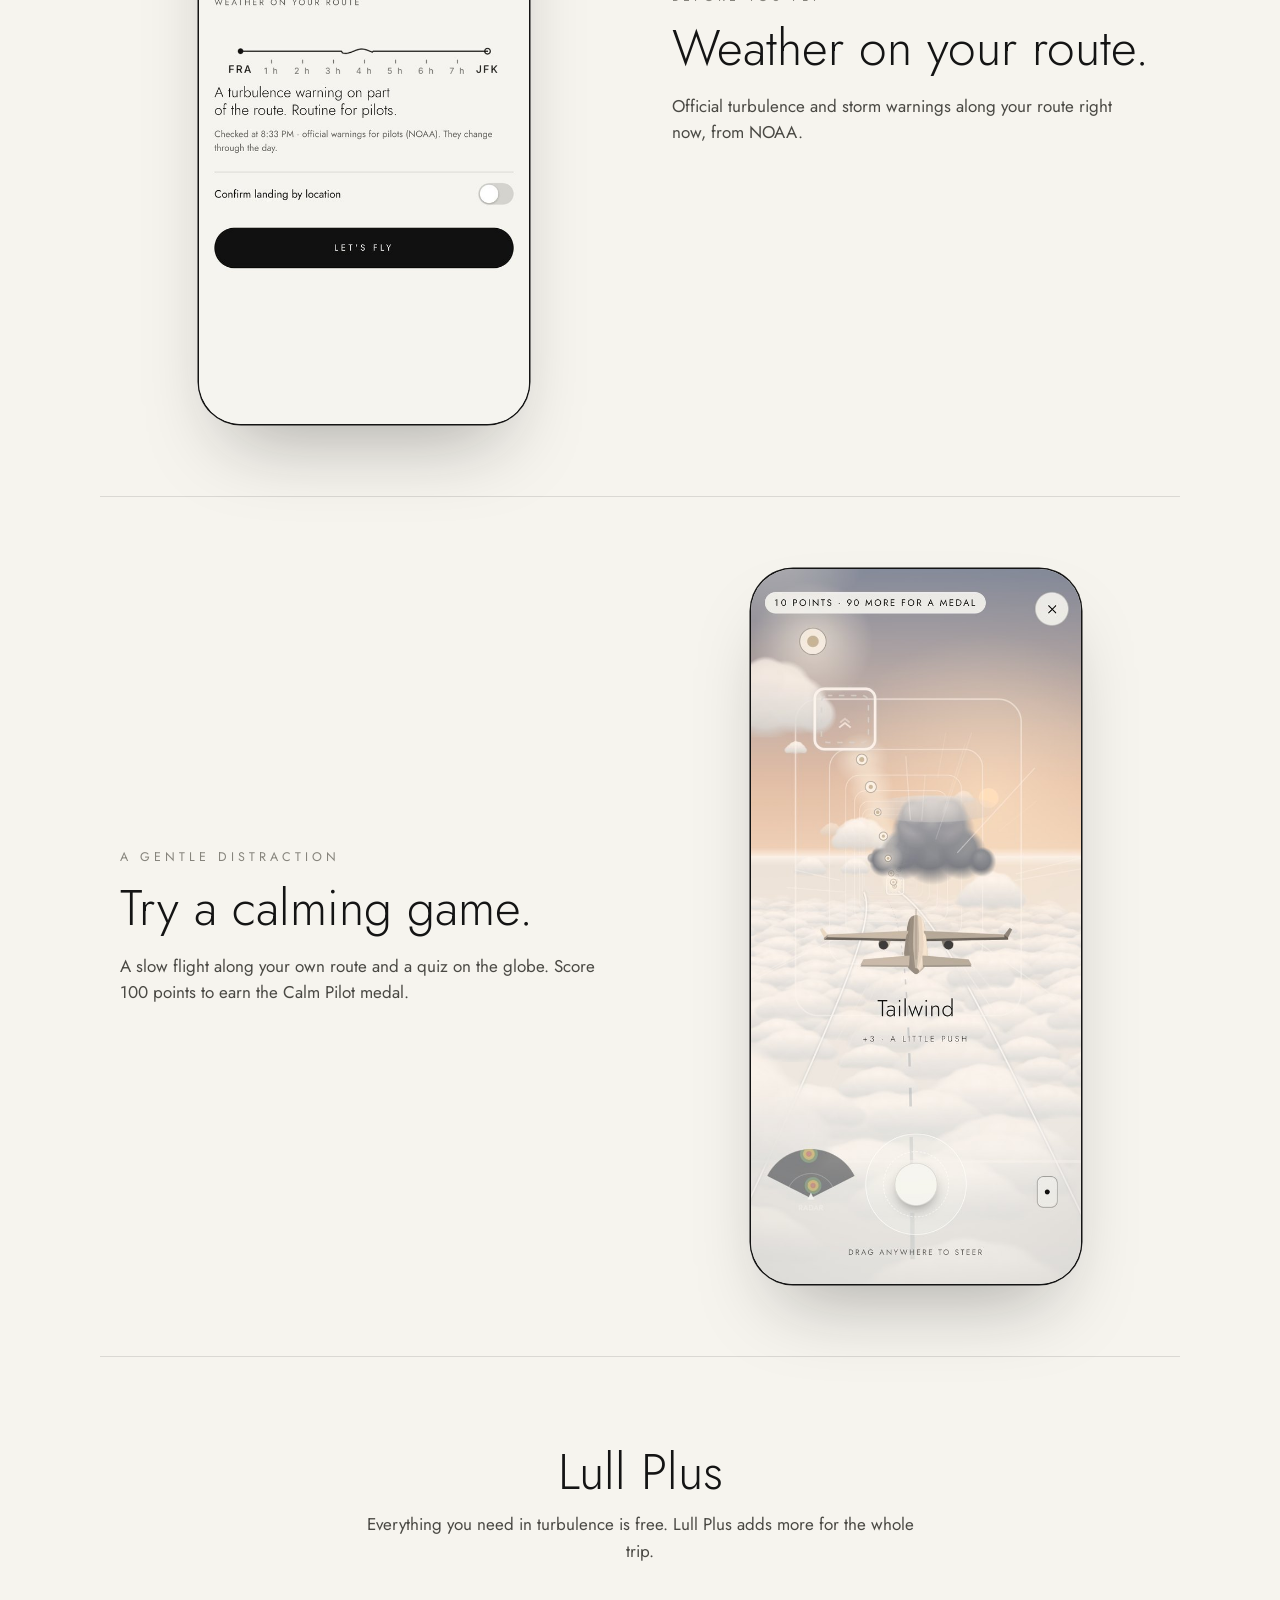
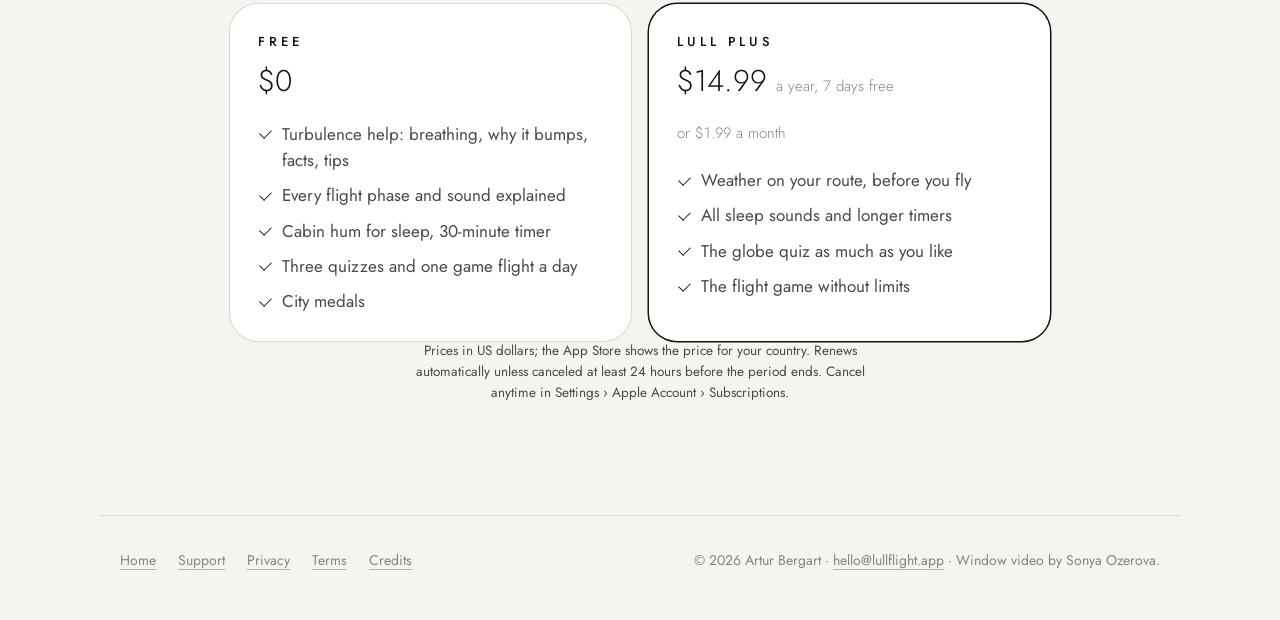
==== commit fbe8dd20: "Site: breathing only in its own section, fresh screenshots Co-Authored-By: Claude Opus 5.5 <noreply@" ====
--- a/index.html
+++ b/index.html
@@ -24,11 +24,11 @@
     <div class="phone"><img src="/img/en-5.jpg" width="600" height="1300" alt="Lull Flight screen: Fly at ease."></div></section>
   <div class="facts wrap"><span>Works in Airplane Mode</span><span>No account</span><span>No ads</span><span>English · Русский</span></div>
 
-  <section class="feat wrap"><div><p class="k">When it’s bumpy</p><h2>One tap to calm.</h2><p>The Turbulence button is always in the same place. Inside:</p><ul><li>Slow breathing with the globe</li><li>Why planes bump, in five cards</li><li>Flying facts</li><li>Tips for bumpy moments</li></ul><span class="free">Always free</span></div>
+  <section class="feat wrap"><div><p class="k">When it’s bumpy</p><h2>One tap to calm.</h2><p>The Turbulence button is always in the same place. Inside:</p><ul><li>Why planes bump, in five cards</li><li>Flying facts</li><li>How bumpy is it? A 10-second measure</li><li>Tips for bumpy moments</li></ul><span class="free">Always free</span></div>
     <div class="phone"><img src="/img/en-2.jpg" width="600" height="1300" loading="lazy" alt="Lull Flight screen: One tap to calm."></div></section>
   <section class="feat wrap"><div><p class="k">Your flight, step by step</p><h2>Every sound, explained.</h2><p>Takeoff, cruise and landing in short picture cards, and ten flight sounds in the order you hear them. Nothing surprises you.</p></div>
     <div class="phone"><img src="/img/en-4.jpg" width="600" height="1300" loading="lazy" alt="Lull Flight screen: Every sound, explained."></div></section>
-  <section class="feat wrap"><div><p class="k">Breathing</p><h2>Breathe with Lull.</h2><p>In as the globe grows, out as it shrinks. A slow rhythm that calms the body.</p><span class="free">Always free</span></div>
+  <section class="feat wrap"><div><p class="k">Breathing</p><h2>Breathe with Lull.</h2><p>In as the globe grows, out as it shrinks. Not only when it’s bumpy: hold your finger on the globe at any moment and breathe together.</p></div>
     <div class="phone"><img src="/img/en-3.jpg" width="600" height="1300" loading="lazy" alt="Lull Flight screen: Breathe with Lull."></div></section>
   <section class="feat wrap"><div><p class="k">Rest on board</p><h2>Fall asleep to Lull Flight sounds.</h2><p>Cabin hum, rain, waves, forest or a campfire. Put on headphones and lock the screen: the sound keeps playing, and a timer can stop it for you.</p></div>
     <div class="phone"><img src="/img/en-7.jpg" width="600" height="1300" loading="lazy" alt="Lull Flight screen: Fall asleep to Lull Flight sounds."></div></section>
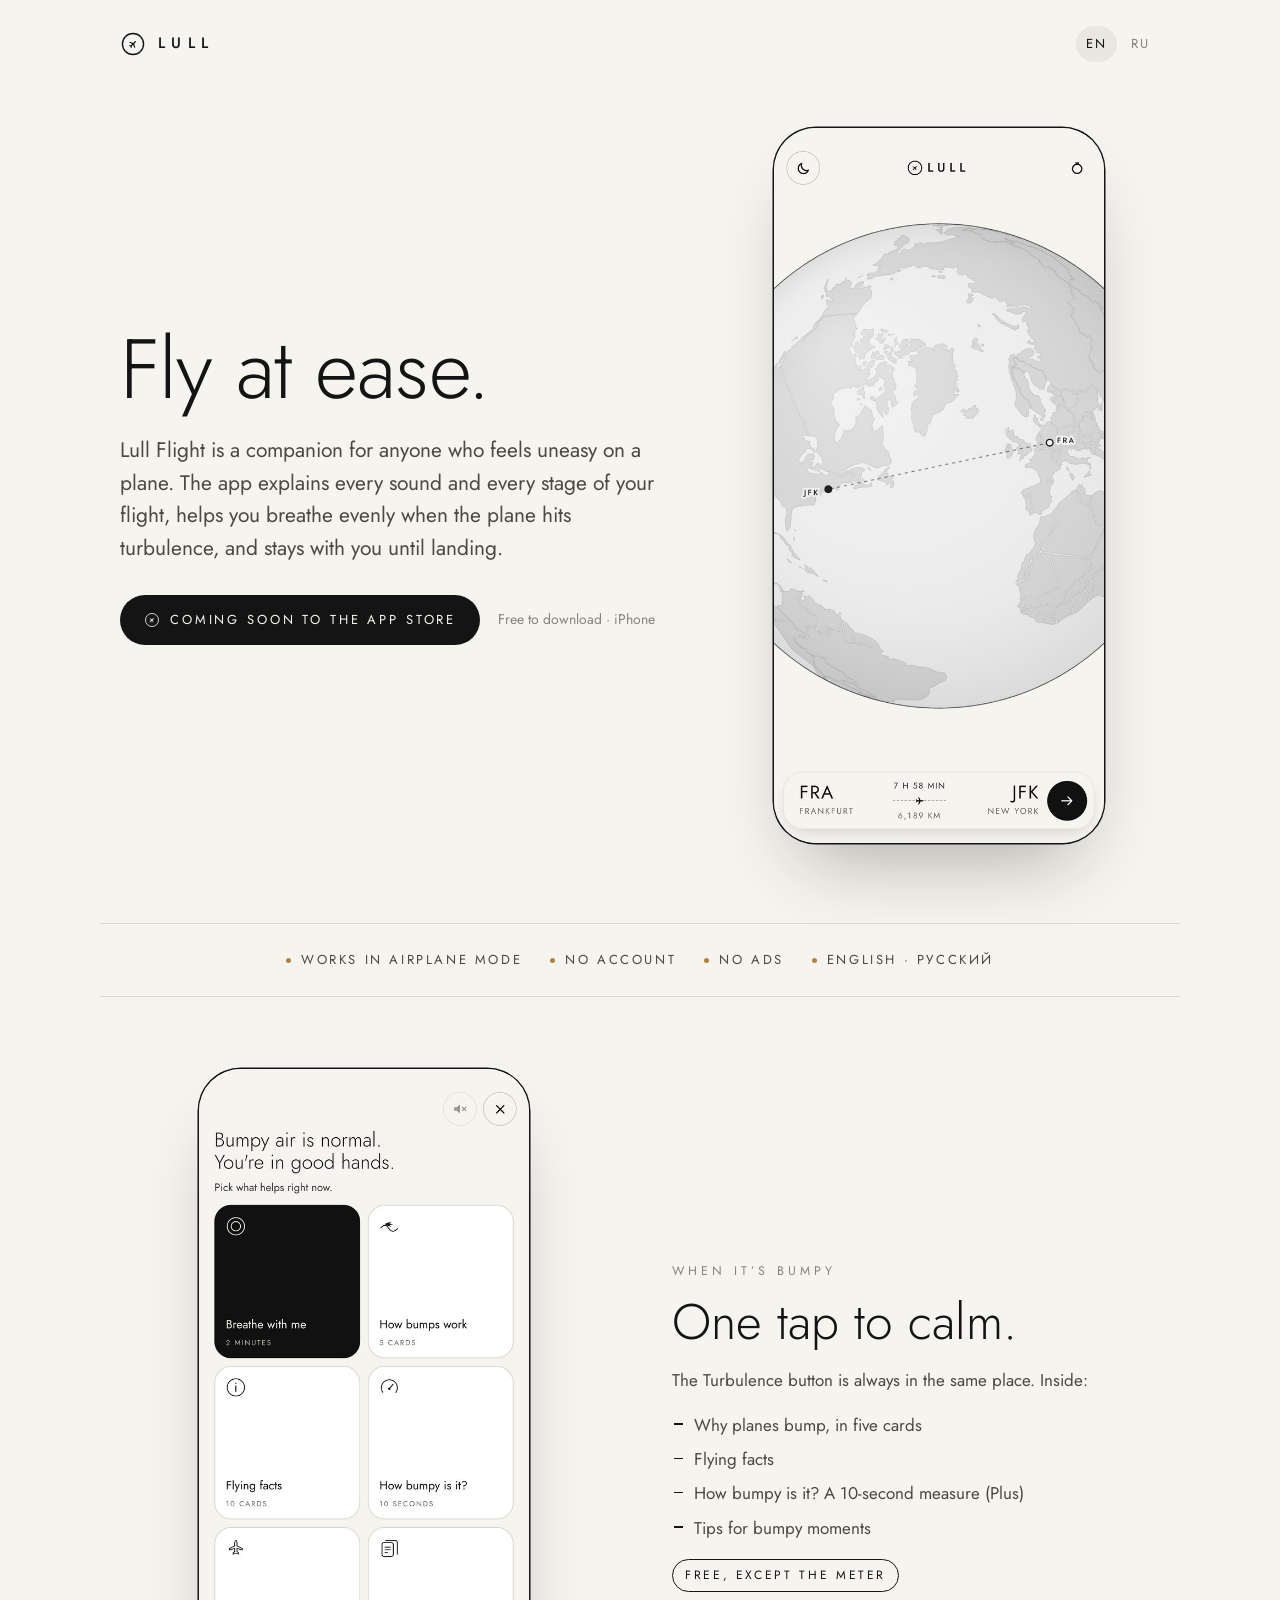
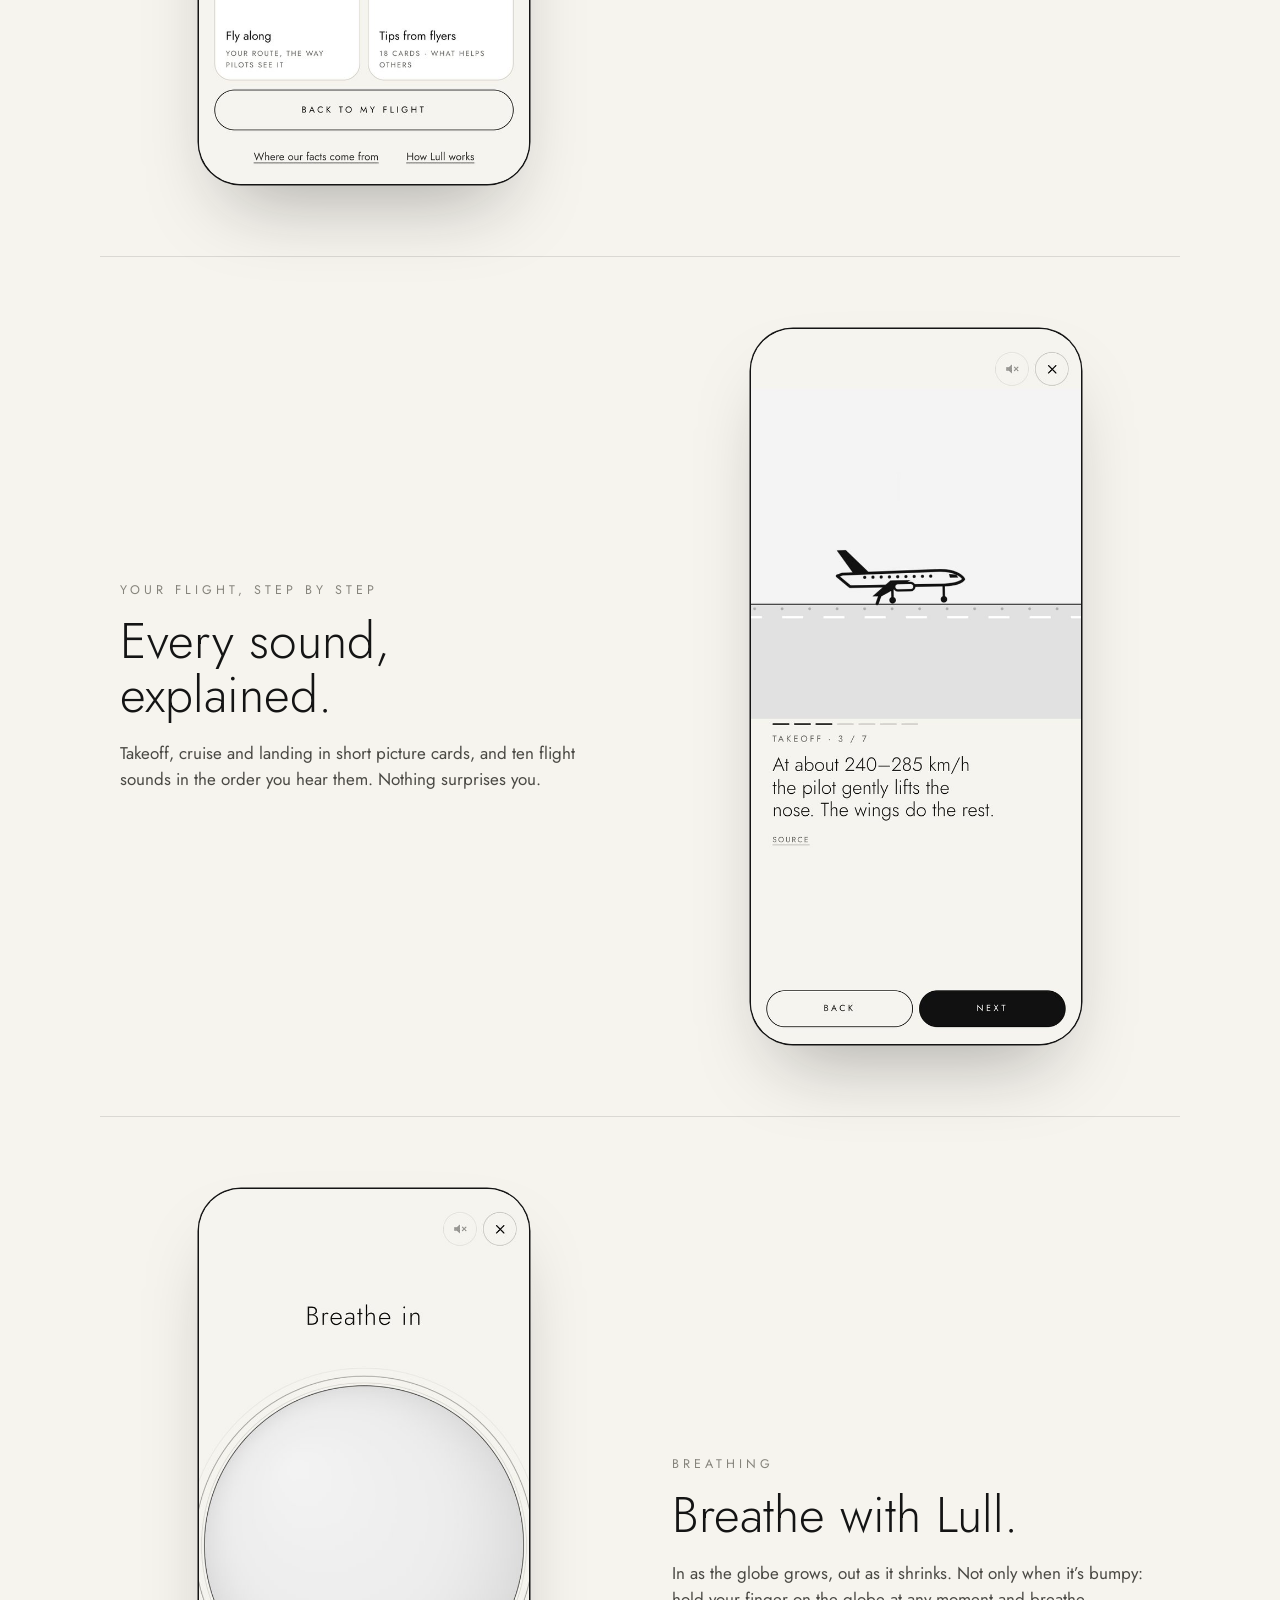
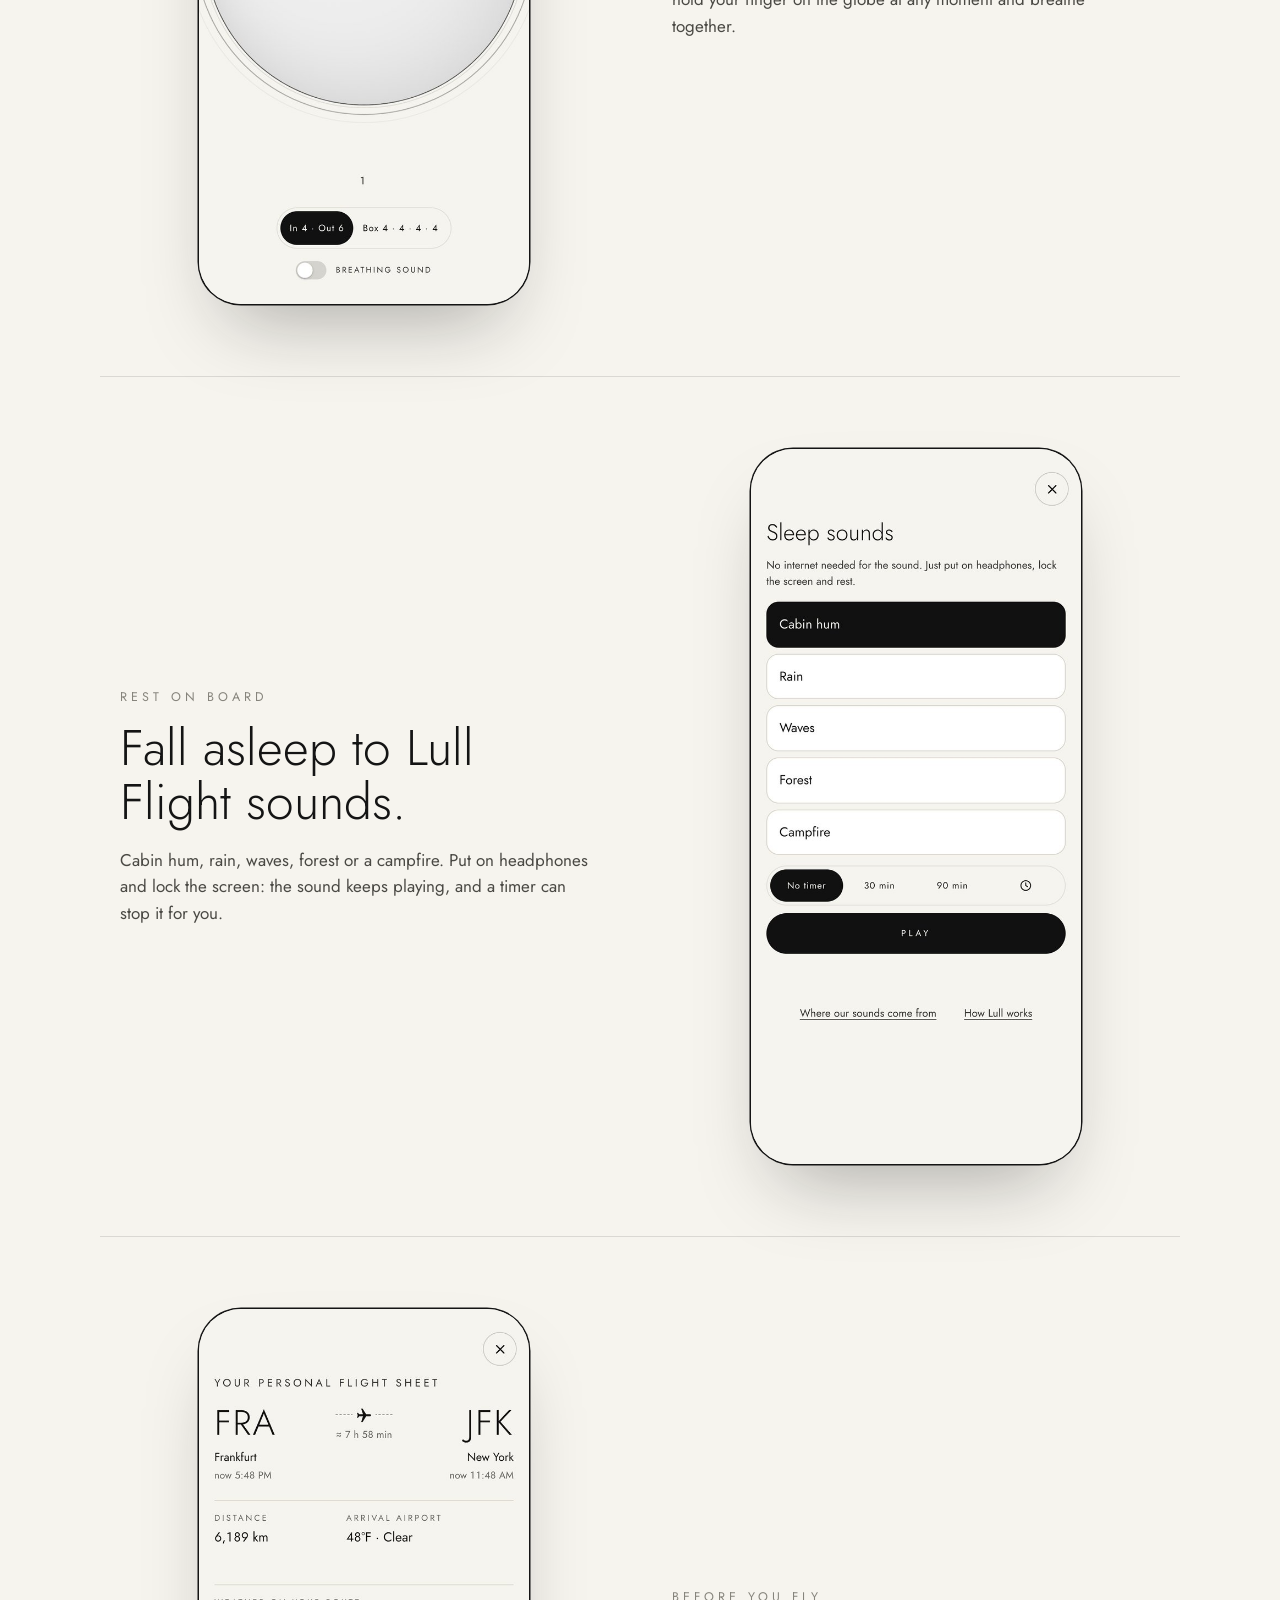
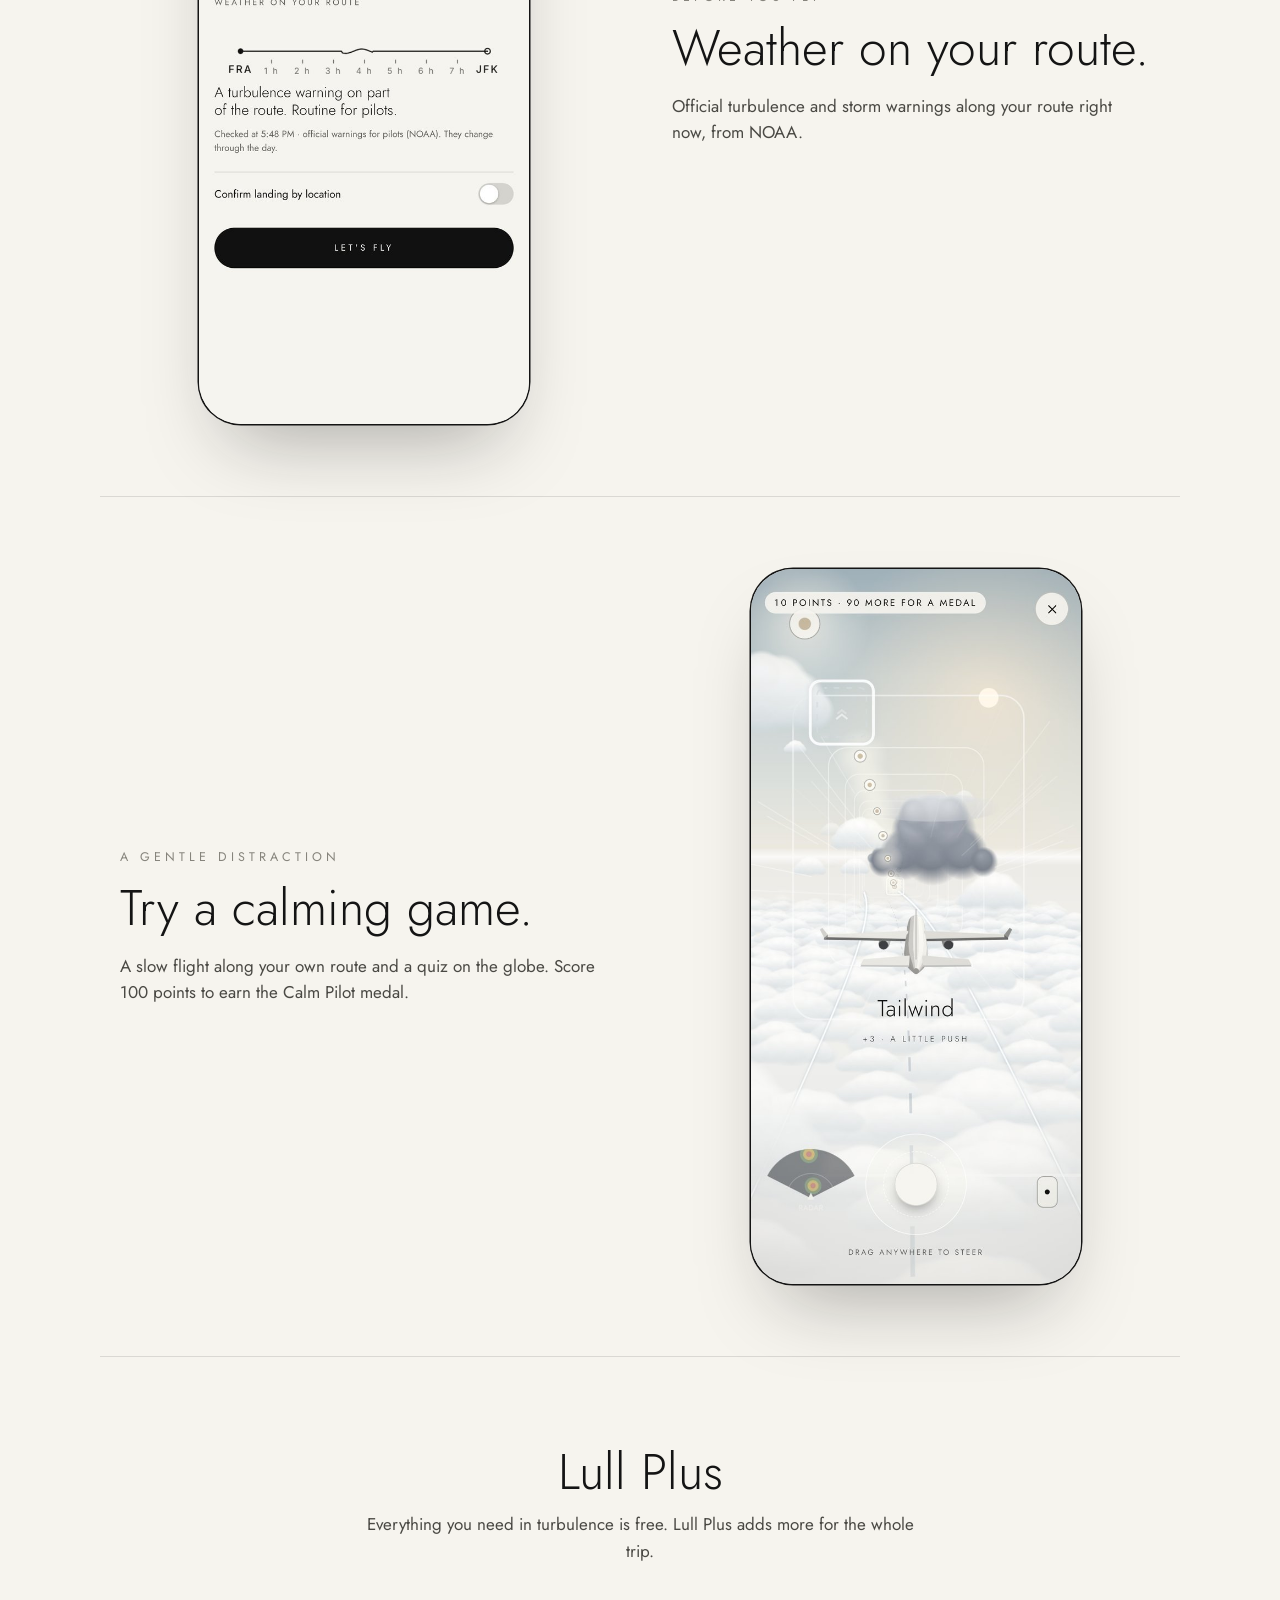
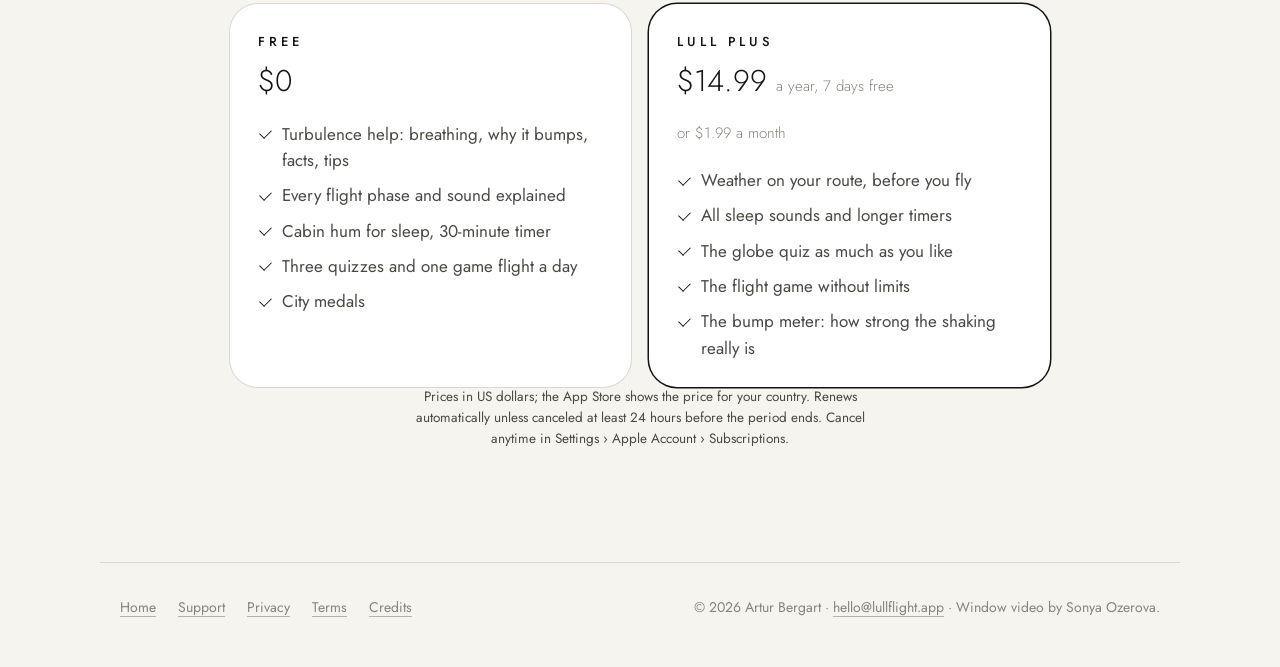
==== commit fd3d2d4f: "Bump meter is part of Lull Plus Co-Authored-By: Claude Opus 5.5 <noreply@anthropic.com> Claude-Sessi" ====
--- a/index.html
+++ b/index.html
@@ -24,7 +24,7 @@
     <div class="phone"><img src="/img/en-5.jpg" width="600" height="1300" alt="Lull Flight screen: Fly at ease."></div></section>
   <div class="facts wrap"><span>Works in Airplane Mode</span><span>No account</span><span>No ads</span><span>English · Русский</span></div>
 
-  <section class="feat wrap"><div><p class="k">When it’s bumpy</p><h2>One tap to calm.</h2><p>The Turbulence button is always in the same place. Inside:</p><ul><li>Why planes bump, in five cards</li><li>Flying facts</li><li>How bumpy is it? A 10-second measure</li><li>Tips for bumpy moments</li></ul><span class="free">Always free</span></div>
+  <section class="feat wrap"><div><p class="k">When it’s bumpy</p><h2>One tap to calm.</h2><p>The Turbulence button is always in the same place. Inside:</p><ul><li>Why planes bump, in five cards</li><li>Flying facts</li><li>How bumpy is it? A 10-second measure (Plus)</li><li>Tips for bumpy moments</li></ul><span class="free">Free, except the meter</span></div>
     <div class="phone"><img src="/img/en-2.jpg" width="600" height="1300" loading="lazy" alt="Lull Flight screen: One tap to calm."></div></section>
   <section class="feat wrap"><div><p class="k">Your flight, step by step</p><h2>Every sound, explained.</h2><p>Takeoff, cruise and landing in short picture cards, and ten flight sounds in the order you hear them. Nothing surprises you.</p></div>
     <div class="phone"><img src="/img/en-4.jpg" width="600" height="1300" loading="lazy" alt="Lull Flight screen: Every sound, explained."></div></section>
@@ -39,7 +39,7 @@
   <section class="plus wrap"><h2>Lull Plus</h2><p>Everything you need in turbulence is free. Lull Plus adds more for the whole trip.</p>
     <div class="tiers">
       <div class="tier"><h3>Free</h3><p class="price">$0</p><ul><li>Turbulence help: breathing, why it bumps, facts, tips</li><li>Every flight phase and sound explained</li><li>Cabin hum for sleep, 30-minute timer</li><li>Three quizzes and one game flight a day</li><li>City medals</li></ul></div>
-      <div class="tier p"><h3>Lull Plus</h3><p class="price">$14.99 <small>a year, 7 days free</small><br><small>or $1.99 a month</small></p><ul><li>Weather on your route, before you fly</li><li>All sleep sounds and longer timers</li><li>The globe quiz as much as you like</li><li>The flight game without limits</li></ul></div>
+      <div class="tier p"><h3>Lull Plus</h3><p class="price">$14.99 <small>a year, 7 days free</small><br><small>or $1.99 a month</small></p><ul><li>Weather on your route, before you fly</li><li>All sleep sounds and longer timers</li><li>The globe quiz as much as you like</li><li>The flight game without limits</li><li>The bump meter: how strong the shaking really is</li></ul></div>
     </div><p class="note">Prices in US dollars; the App Store shows the price for your country. Renews automatically unless canceled at least 24 hours before the period ends. Cancel anytime in Settings › Apple Account › Subscriptions.</p></section>
 </main>
 <footer class="wrap"><nav><a href="/">Home</a><a href="/support/">Support</a><a href="/privacy/">Privacy</a><a href="/terms/">Terms</a><a href="/credits/">Credits</a></nav><span>© 2026 Artur Bergart · <a href="mailto:hello@lullflight.app">hello@lullflight.app</a> · Window video by Sonya Ozerova.</span></footer>
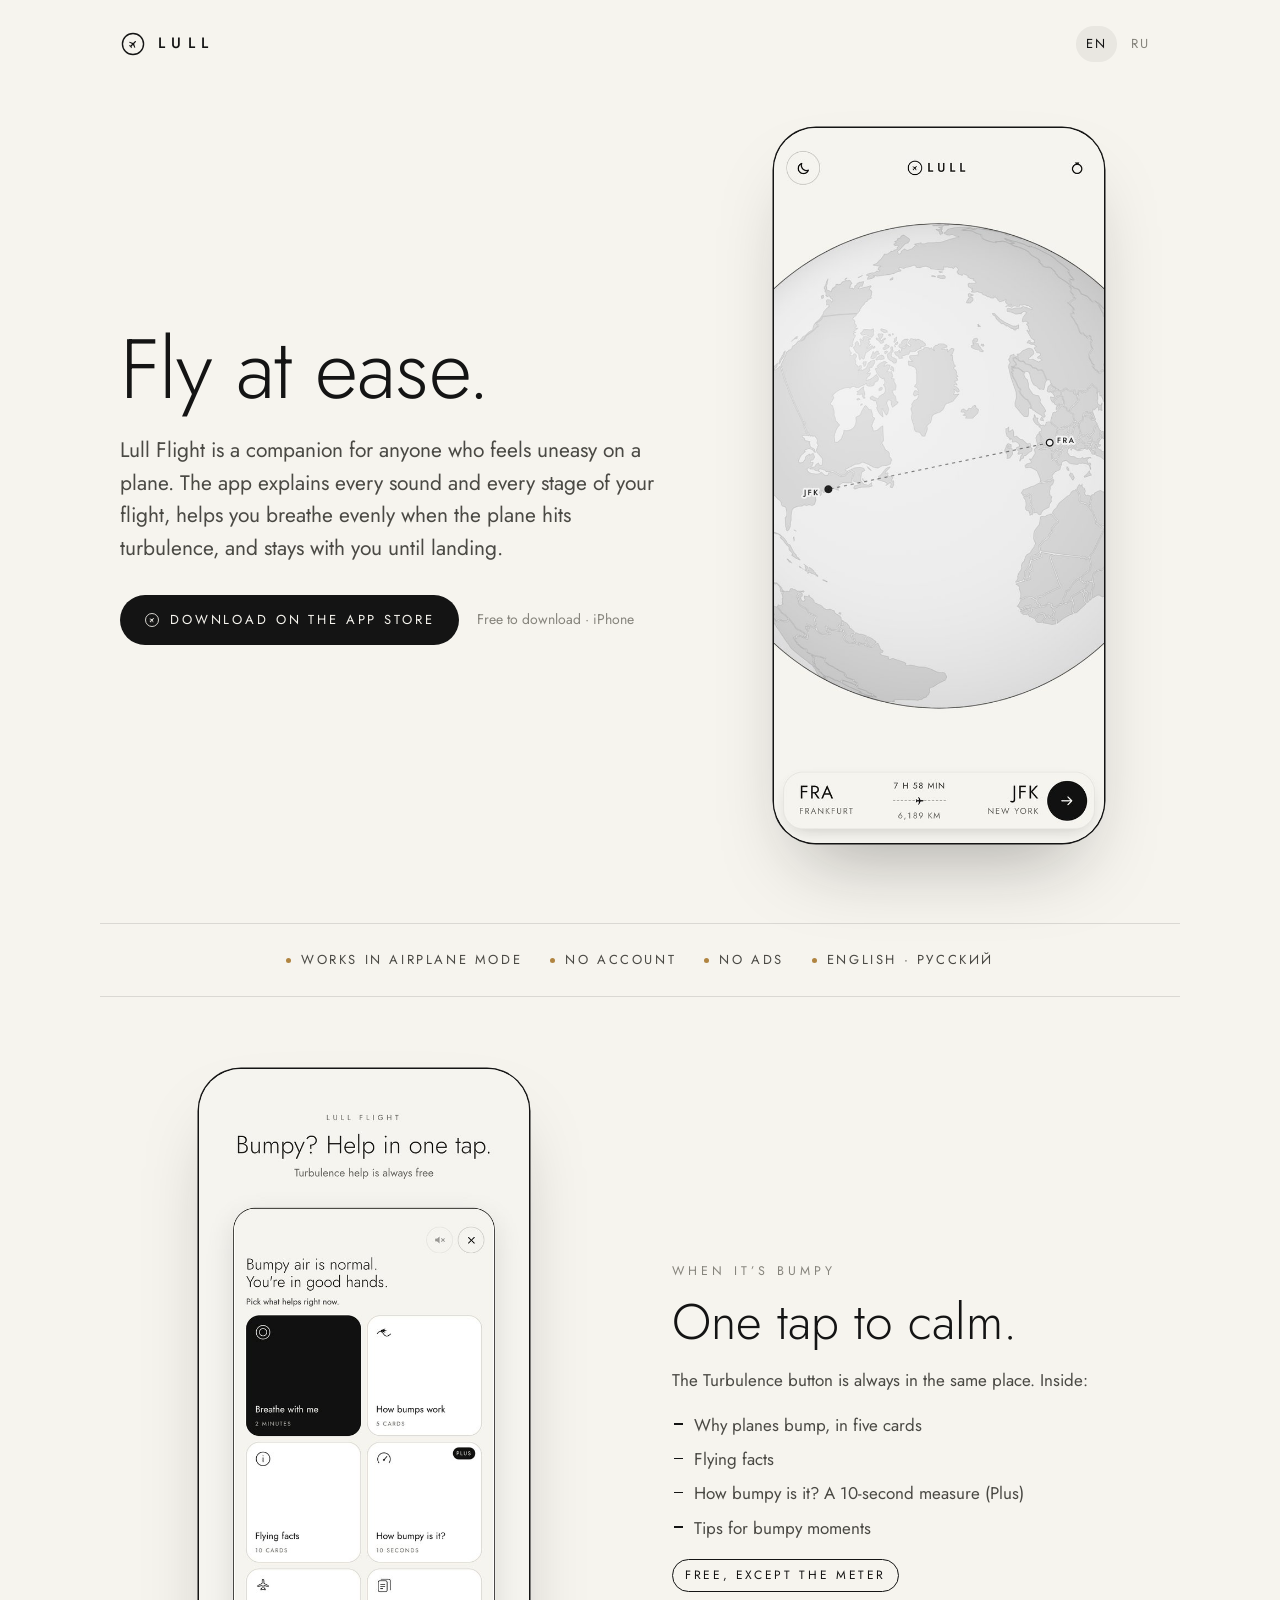
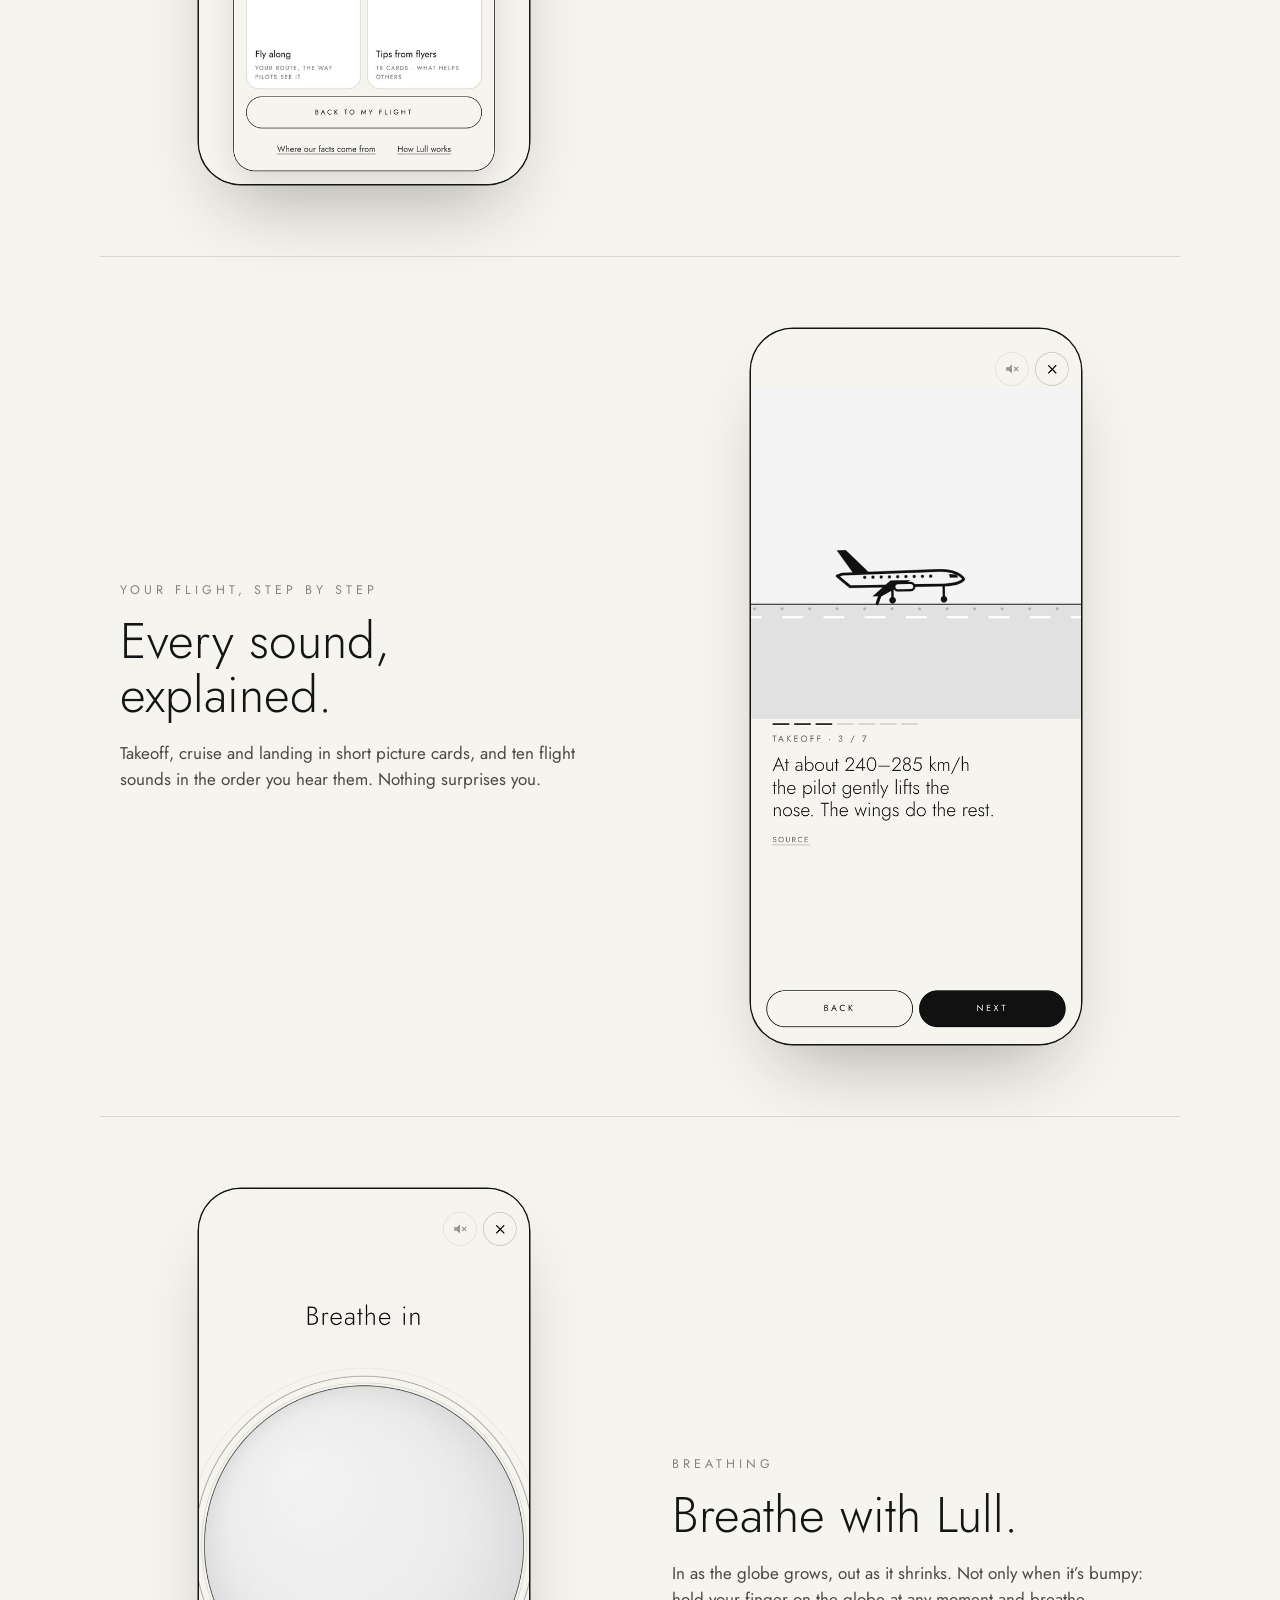
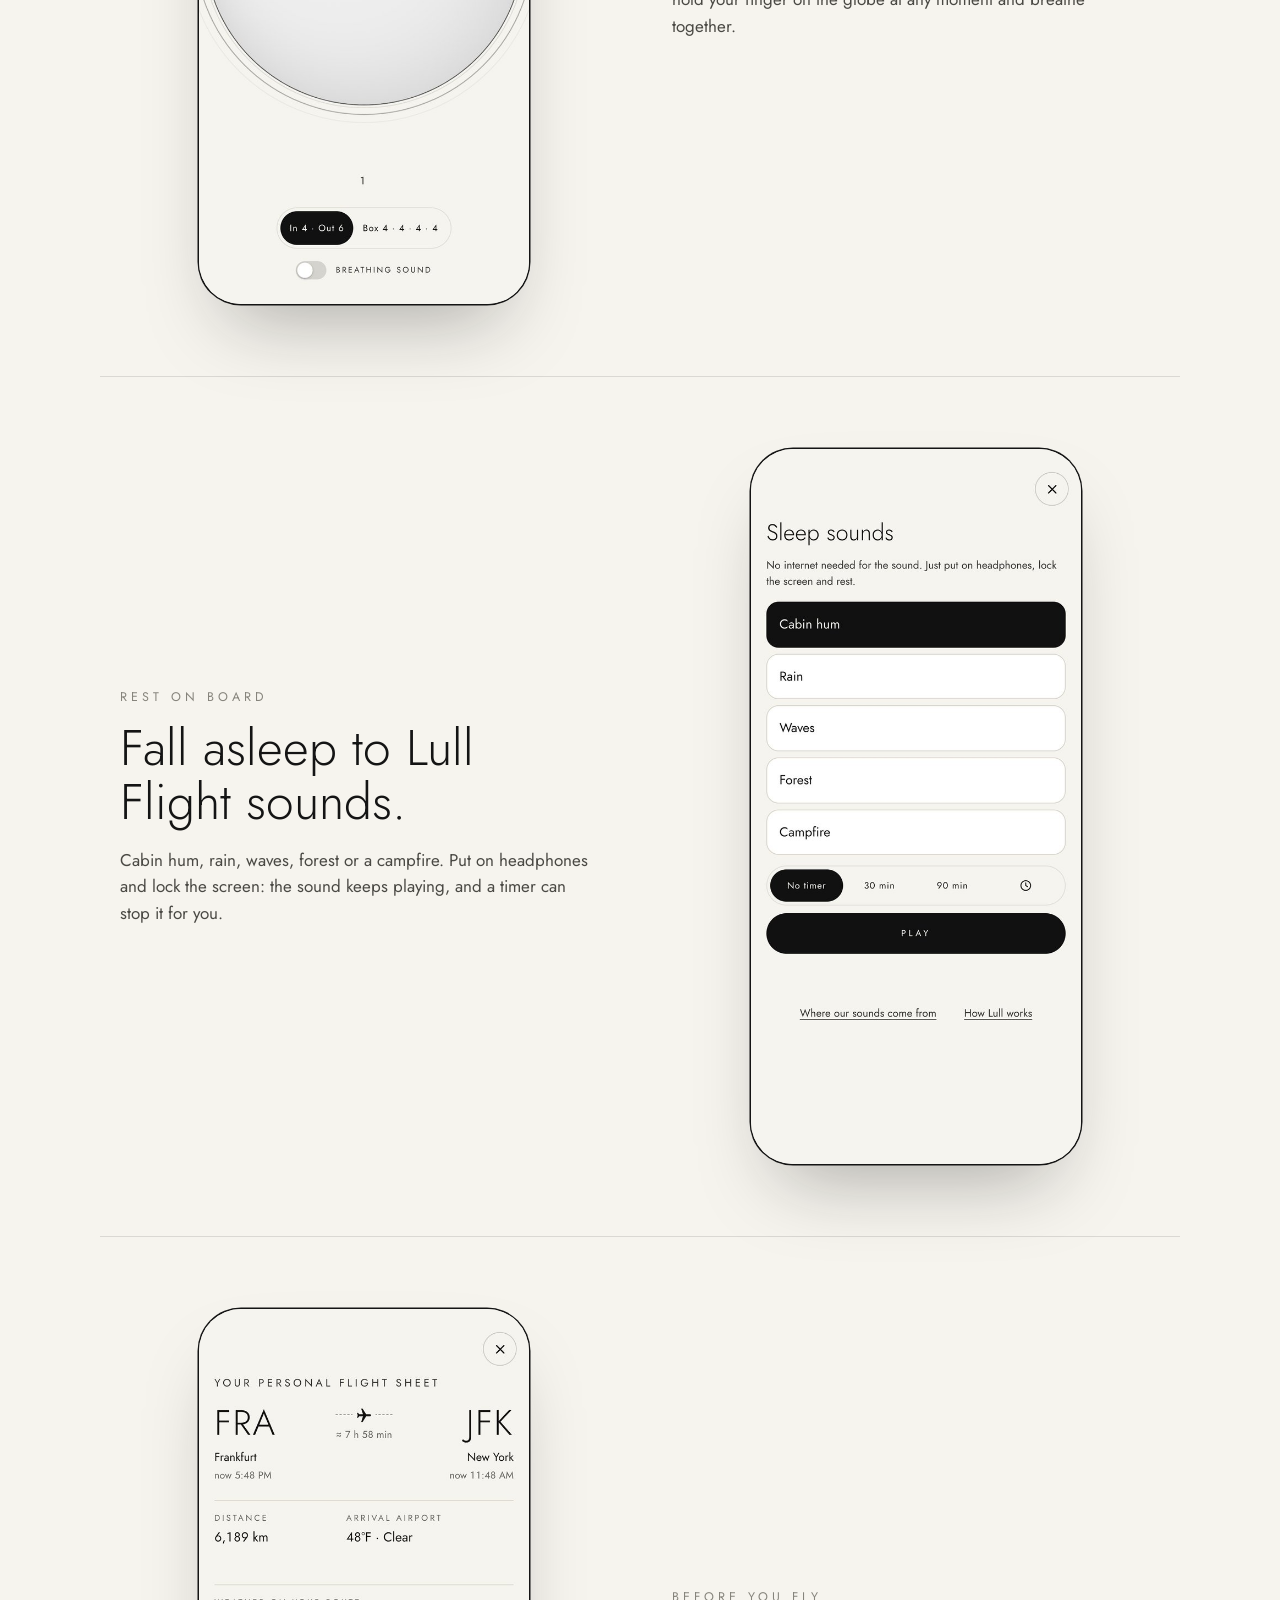
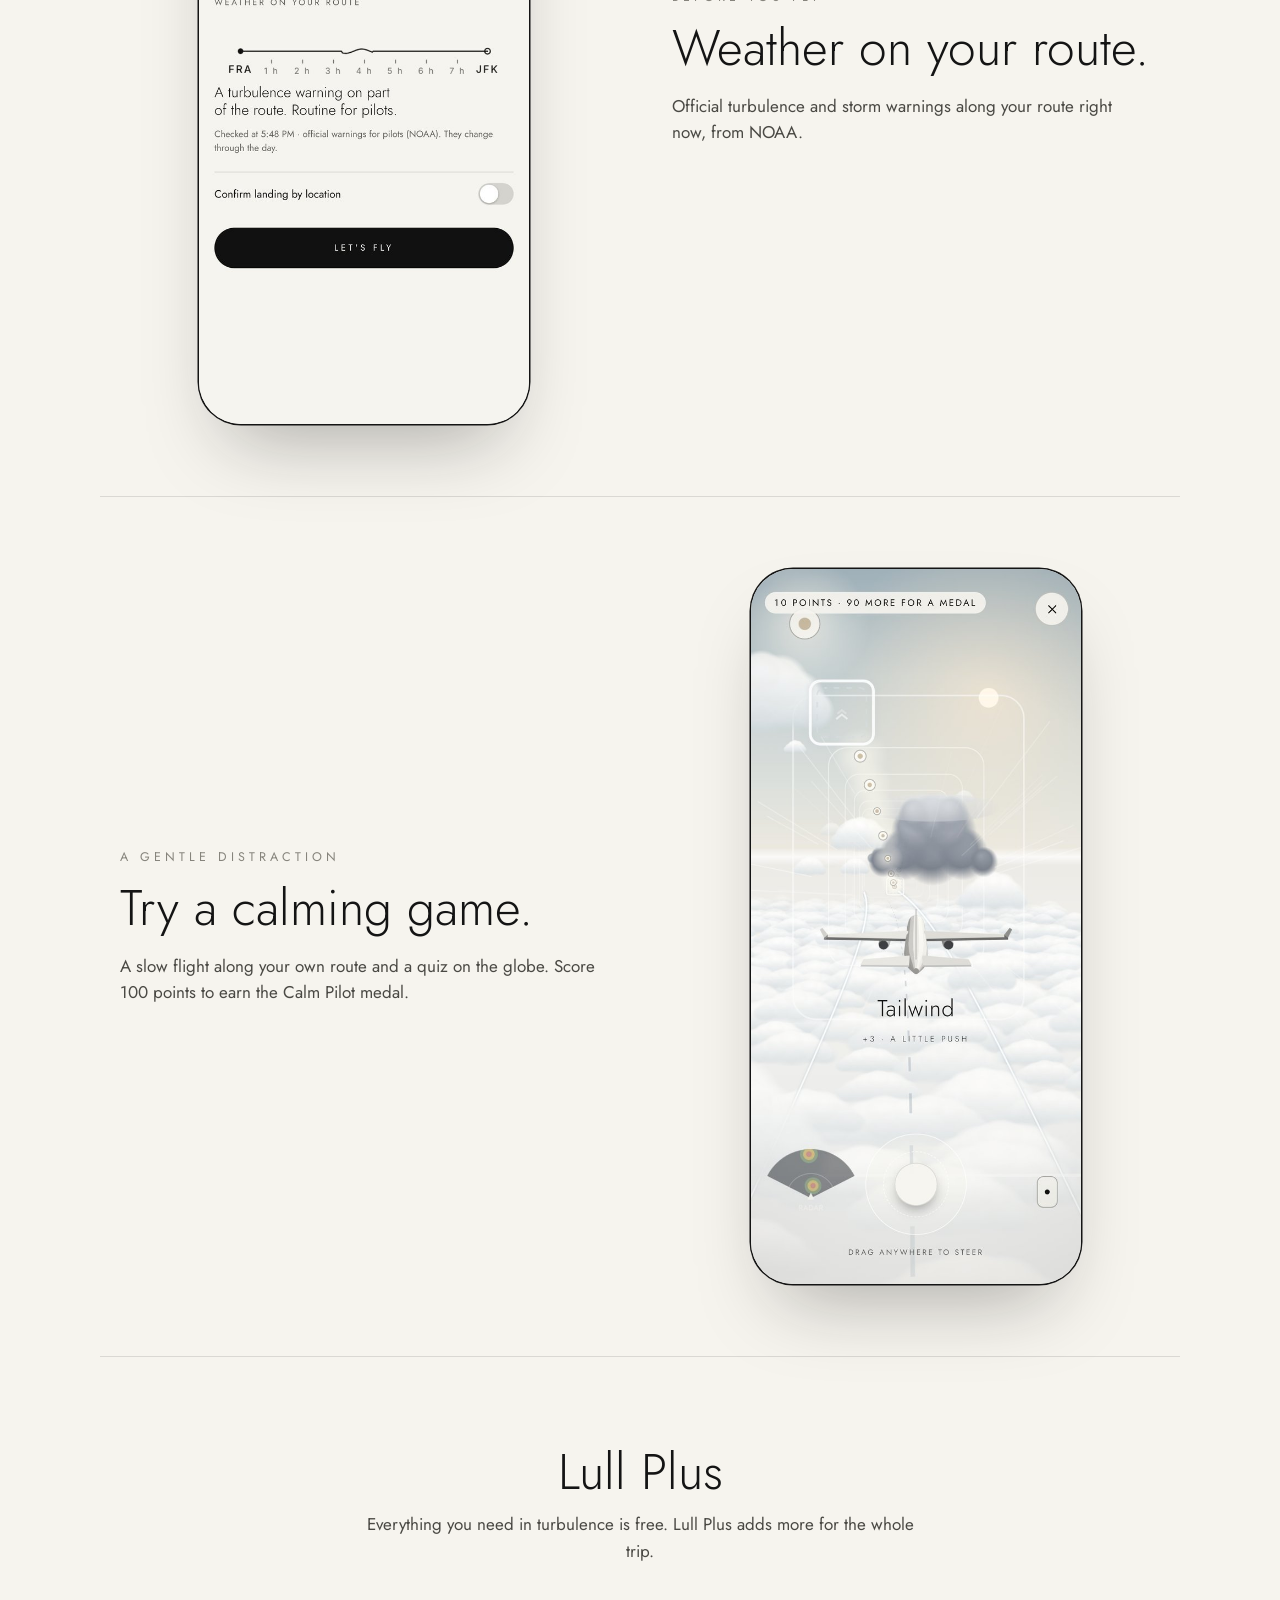
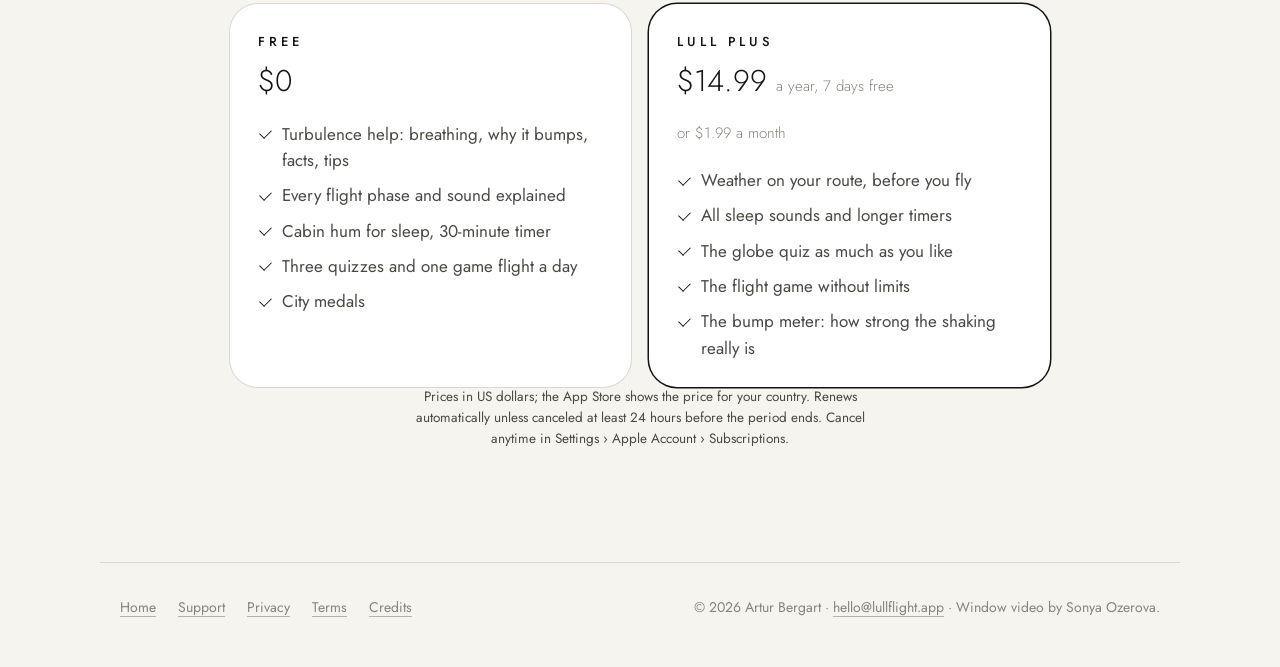
==== commit ed12103e: "App Store link instead of 'Coming soon', Smart App Banner on iPhone Co-Authored-By: Claude Opus 5.5 " ====
--- a/index.html
+++ b/index.html
@@ -1,6 +1,7 @@
 <!doctype html>
 <html lang="en">
 <head>
+<meta name="apple-itunes-app" content="app-id=6835087575">
 <meta charset="utf-8">
 <meta name="viewport" content="width=device-width,initial-scale=1,viewport-fit=cover">
 <title>Lull Flight · Fly at ease</title>
@@ -20,7 +21,7 @@
   <nav class="lang" aria-label="Language"><a href="/" hreflang="en" lang="en" aria-current="true">EN</a><a href="/ru/" hreflang="ru" lang="ru">RU</a></nav></header>
 <main>
   <section class="hero wrap"><div><h1>Fly at ease.</h1><p class="lead">Lull Flight is a companion for anyone who feels uneasy on a plane. The app explains every sound and every stage of your flight, helps you breathe evenly when the plane hits turbulence, and stays with you until landing.</p>
-    <div class="cta"><span class="pill"><svg viewBox="0 0 64 64" aria-hidden="true"><circle cx="32" cy="32" r="26" fill="none" stroke="currentColor" stroke-width="3.4"/><g transform="translate(32 32) rotate(45) scale(1) translate(-15 -13.2)"><path d="M15 3c1.3 0 1.7 2.3 1.7 4.8V11l8.3 4.2v2.1l-8.3-2.4v4.8l2.5 1.9v1.8L15 22.5l-4.2.9v-1.8l2.5-1.9v-4.8L5 17.3v-2.1L13.3 11V7.8C13.3 5.3 13.7 3 15 3z" fill="currentColor"/></g></svg>Coming soon to the App Store</span><span class="small">Free to download · iPhone</span></div></div>
+    <div class="cta"><a class="pill" href="https://apps.apple.com/app/lull-flight-calm-on-board/id6835087575" target="_blank" rel="noopener"><svg viewBox="0 0 64 64" aria-hidden="true"><circle cx="32" cy="32" r="26" fill="none" stroke="currentColor" stroke-width="3.4"/><g transform="translate(32 32) rotate(45) scale(1) translate(-15 -13.2)"><path d="M15 3c1.3 0 1.7 2.3 1.7 4.8V11l8.3 4.2v2.1l-8.3-2.4v4.8l2.5 1.9v1.8L15 22.5l-4.2.9v-1.8l2.5-1.9v-4.8L5 17.3v-2.1L13.3 11V7.8C13.3 5.3 13.7 3 15 3z" fill="currentColor"/></g></svg>Download on the App Store</a><span class="small">Free to download · iPhone</span></div></div>
     <div class="phone"><img src="/img/en-5.jpg" width="600" height="1300" alt="Lull Flight screen: Fly at ease."></div></section>
   <div class="facts wrap"><span>Works in Airplane Mode</span><span>No account</span><span>No ads</span><span>English · Русский</span></div>
 
